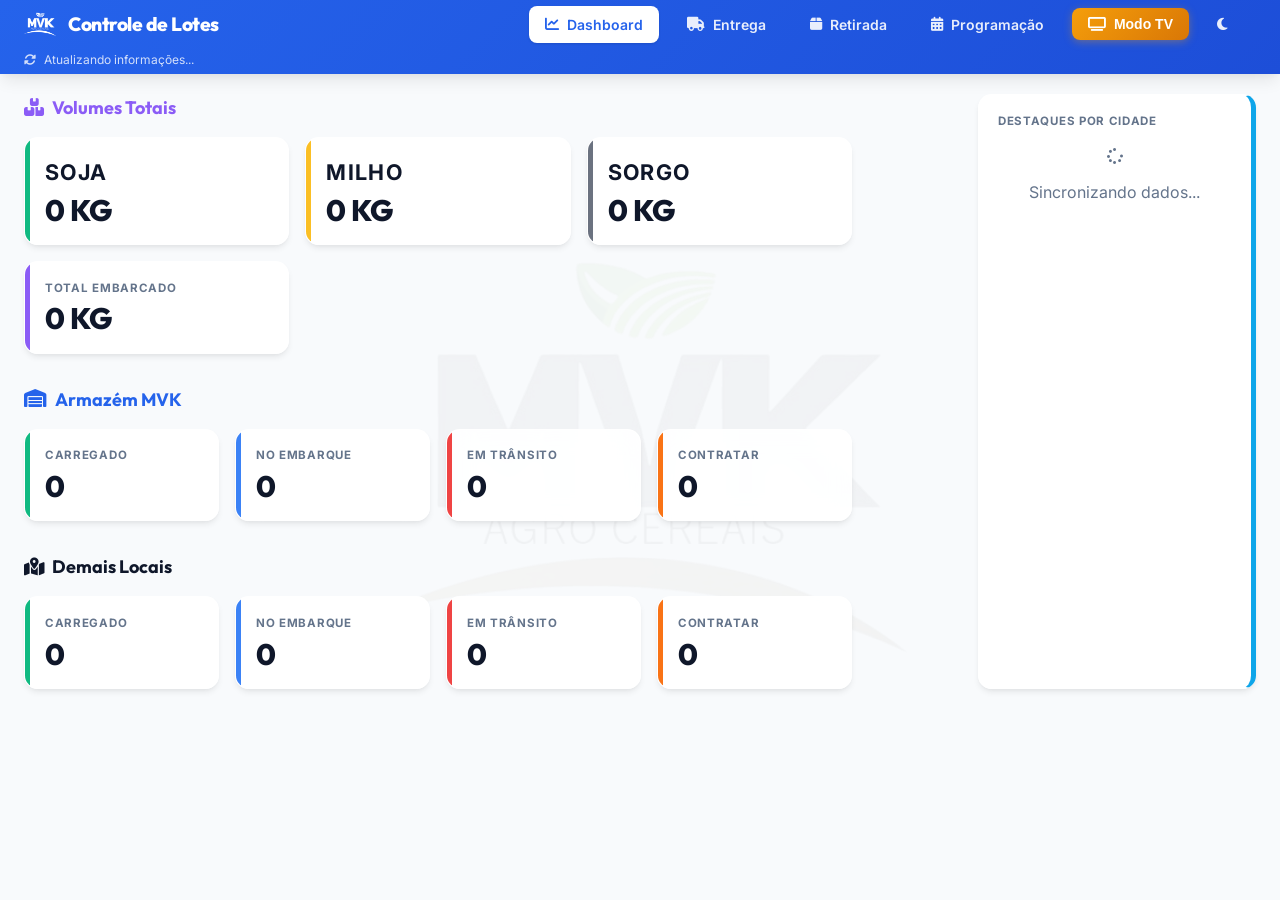
==== index.html @ 883b5398 "Implementacao do Modo TV, Dark Mode, correcao de modais e toasts" ====
<!DOCTYPE html>
<html lang="pt-BR">
<head>
  <meta charset="utf-8" />
  <meta name="viewport" content="width=device-width,initial-scale=1" />
  <title>Controle de Lotes</title>
  <link rel="stylesheet" href="https://cdnjs.cloudflare.com/ajax/libs/font-awesome/6.5.0/css/all.min.css" />
  <link rel="stylesheet" href="style.css" />
  <script src="https://accounts.google.com/gsi/client" onload="gisLoaded()" async defer></script>
  <script src="https://apis.google.com/js/api.js" onload="gapiLoaded()" async defer></script>
  <script src="auth_config.js"></script>
</head>

<body>
  <button id="btnExitTv" class="btn-tv-exit" onclick="exitTvMode()"><i class="fas fa-compress"></i> Sair do Modo TV (Esc)</button>
  <header>
    <div class="wrap nav-container">
      <div class="brand">
        <img src="mvklogo.png" alt="MVK">
        Controle de Lotes
      </div>
      
      <div class="nav-links">
        <a href="index.html" class="nav-link active"><i class="fas fa-chart-line"></i> Dashboard</a>
        <a href="lotes-entrega.html" class="nav-link"><i class="fas fa-truck"></i> Entrega</a>
        <a href="Retiradas.html" class="nav-link"><i class="fas fa-box"></i> Retirada</a>
        <a href="programacao.html" class="nav-link"><i class="fas fa-calendar-alt"></i> Programação</a>
        
        <button type="button" class="nav-link btn-tv-mode" onclick="toggleTvMode()" title="Exibir apenas o painel principal em Tela Cheia">
          <i class="fas fa-tv"></i> Modo TV
        </button>

        <button type="button" id="themeToggleBtn" class="nav-link btn-theme" onclick="toggleTheme()" title="Alternar Tema Claro / Escuro">
          <i class="fas fa-moon"></i>
        </button>

        <div id="auth_container">
          <button id="authorize_button" class="btn-auth" onclick="handleAuthClick()" style="display: none;">
            <i class="fab fa-google"></i> Login
          </button>
          <button id="signout_button" class="btn-auth" onclick="handleSignoutClick()" style="display: none; background: rgba(255,255,255,0.1); color: white;">
            <i class="fas fa-sign-out-alt"></i> Sair
          </button>
        </div>
      </div>
    </div>
    
    <div class="wrap" style="margin-top: 0.5rem;">
      <div class="last-update" id="lastUpdateTop">
        <i class="fas fa-sync-alt fa-spin"></i> <span>Atualizando informações...</span>
      </div>
    </div>
  </header>

  <main class="wrap animate-in">
    <div class="dashboard-composite">
      <div class="metrics-column">
        <div class="section-title" style="margin-bottom: 1rem; color: var(--prod-total); display: flex; align-items: center; gap: 8px;">
          <i class="fas fa-boxes"></i> Volumes Totais
        </div>
        <div class="stats-grid" style="grid-template-columns: repeat(auto-fit, minmax(220px, 1fr)); margin-bottom: 2rem;">
          <div class="metric-card glass metric-soja">
            <div class="metric-label">Soja</div>
            <div class="metric-value" id="count-soja">0 KG</div>
          </div>
          <div class="metric-card glass metric-milho">
            <div class="metric-label">Milho</div>
            <div class="metric-value" id="count-milho">0 KG</div>
          </div>
          <div class="metric-card glass metric-sorgo">
            <div class="metric-label">Sorgo</div>
            <div class="metric-value" id="count-sorgo">0 KG</div>
          </div>
          <div class="metric-card glass metric-total" id="card-total-embarcado">
            <div class="metric-label">Total Embarcado</div>
            <div class="metric-value" id="count-total">0 KG</div>
          </div>
        </div>

        <div class="section-title" style="margin-bottom: 1rem; color: var(--primary); display: flex; align-items: center; gap: 8px;">
          <i class="fas fa-warehouse"></i> Armazém MVK
        </div>
        <div class="stats-grid" style="margin-bottom: 2rem;">
          <div class="metric-card glass metric-carregado">
            <div class="metric-label">Carregado</div>
            <div class="metric-value" id="count-mvk-carregado">0</div>
          </div>
          <div class="metric-card glass metric-embarque">
            <div class="metric-label">No Embarque</div>
            <div class="metric-value" id="count-mvk-embarque">0</div>
          </div>
          <div class="metric-card glass metric-transito">
            <div class="metric-label">Em Trânsito</div>
            <div class="metric-value" id="count-mvk-transito">0</div>
          </div>
          <div class="metric-card glass metric-contratar">
            <div class="metric-label">Contratar</div>
            <div class="metric-value" id="count-mvk-contratar">0</div>
          </div>
        </div>

        <div class="section-title" style="margin-bottom: 1rem; color: var(--muted); display: flex; align-items: center; gap: 8px;">
          <i class="fas fa-map-marked-alt"></i> Demais Locais
        </div>
        <div class="stats-grid" style="margin-bottom: 0;">
          <div class="metric-card glass metric-carregado">
            <div class="metric-label">Carregado</div>
            <div class="metric-value" id="count-others-carregado">0</div>
          </div>
          <div class="metric-card glass metric-embarque">
            <div class="metric-label">No Embarque</div>
            <div class="metric-value" id="count-others-embarque">0</div>
          </div>
          <div class="metric-card glass metric-transito">
            <div class="metric-label">Em Trânsito</div>
            <div class="metric-value" id="count-others-transito">0</div>
          </div>
          <div class="metric-card glass metric-contratar">
            <div class="metric-label">Contratar</div>
            <div class="metric-value" id="count-others-contratar">0</div>
          </div>
        </div>
      </div>

      <div class="sidebar-column">
        <div class="section-title" style="margin-bottom: 1rem; opacity: 0; pointer-events: none;">
          <i class="fas fa-city"></i> Sidebar
        </div>
        <div class="metric-card glass city-highlights-card">
          <div class="metric-label">Destaques por Cidade</div>
          <div class="carousel-container" id="city-carousel">
            <div class="carousel-item active">
              <div class="carousel-loading">
                <i class="fas fa-spinner fa-spin"></i>
                <span>Sincronizando dados...</span>
              </div>
            </div>
          </div>
        </div>
      </div>

    </div>


    <div class="client-grid" id="clientesContainer" style="margin-bottom: 2rem;">
    </div>


  </main>
  <script>
    const SHEET_ID = '1o0wF2ScSkyxqY8FHFI-rA6k_3uMI2wsZr2wQG8JD4B4';
    const GIDS = {
      entrega: '1186247985',
      retirada: '1984691910',
      programacao: '1183141602'
    };
    const AUTO_UPDATE_INTERVAL = 300000;
    const HIDDEN_COLS = ['nfp', 'royalties', 'safra'];
    const REMOVED_COMMON = ['localizacao', 'idorigemymvk1'];
    const REMOVED_PROGRAMACAO = [
      'observacoes', 'ordem', 'notafiscal', 'dacte', 'mdfe', 'conftipocam', 'agendamento',
      'descarga', 'comprovantededescarga', 'horarioprev', 'classificacaodestino', 'chaveid',
      'frete', 'statusagendamento', 'datadedescarga', 'notafiscal'
    ];
    let globalProdutosTotais = { soja: 0, milho: 0, sorgo: 0, total: 0 };
    function normalizeHeader(h) {
      if (h === undefined || h === null) return '';
      return String(h).trim().toLowerCase().normalize('NFD').replace(/[\u0300-\u036f]/g, '').replace(/[^a-z0-9]/g, '');
    }
    function normalizeText(text) {
      if (text === undefined || text === null) return '';
      return String(text).trim().toLowerCase().normalize('NFD').replace(/[\u0300-\u036f]/g, '');
    }
    function parseCSV(text) {
      if (!text) return { arrays: [], headersOrig: [], headersNorm: [], objects: [] };
      const lines = text.split(/\r?\n/).filter(l => l.trim() !== '');
      if (lines.length === 0) return { arrays: [], headersOrig: [], headersNorm: [], objects: [] };
      const parsed = lines.map(line => line.split(/,(?=(?:[^"]*"[^"]*")*[^"]*$)/).map(c => c.replace(/^"|"$/g, '').trim()));
      const headersOrig = parsed.shift().map(h => h || '');
      const headersNorm = headersOrig.map(h => normalizeHeader(h));
      const objects = parsed.map(cells => {
        const obj = {};
        headersNorm.forEach((key, idx) => {
          obj[key] = cells[idx] !== undefined ? cells[idx] : '';
        });
        return obj;
      });
      return { arrays: parsed, headersOrig, headersNorm, objects };
    }
    async function fetchSheetByGid(gid) {
      // Use the V4 function from auth_config.js
      return await fetchSheetByGidV4(SHEET_ID, gid);
    }
    function parseNumber(val) {
      if (val === undefined || val === null) return NaN;
      const s = String(val).replace(/\s/g, '').replace(/\./g, '').replace(/,/g, '.');
      const n = parseFloat(s.replace(/[^\d\.\-]/g, ''));
      return isNaN(n) ? NaN : n;
    }
    function parseDateOnly(s) {
      if (!s) return null;
      const str = String(s).trim();
      if (str.includes('/')) {
        const parts = str.split('/');
        if (parts.length >= 3) {
          const d = parseInt(parts[0], 10), m = parseInt(parts[1], 10), y = parseInt(parts[2], 10);
          if (!isNaN(d) && !isNaN(m) && !isNaN(y)) return new Date(y, m - 1, d);
        }
      }
      if (str.includes('-') || (str.includes('/') && str.indexOf('/') === 4)) {
        const sep = str.includes('-') ? '-' : '/';
        const parts = str.split(sep);
        if (parts.length >= 3) {
          const y = parseInt(parts[0], 10), m = parseInt(parts[1], 10), d = parseInt(parts[2], 10);
          if (!isNaN(d) && !isNaN(m) && !isNaN(y)) return new Date(y, m - 1, d);
        }
      }
      const dt = new Date(str);
      if (!isNaN(dt.getTime())) return new Date(dt.getFullYear(), dt.getMonth(), dt.getDate());
      return null;
    }
    function findHeaderKey(headersNorm, patterns) {
      for (const p of patterns) {
        const f = headersNorm.find(h => h.includes(p));
        if (f) return f;
      }
      if (patterns.includes('saldoent')) {
        const f = headersNorm.find(h => h.includes('saldo') && (h.includes('ent') || h.includes('entrega') || h.includes('entkg')));
        if (f) return f;
      }
      if (patterns.includes('saldoret')) {
        const f = headersNorm.find(h => h.includes('saldo') && (h.includes('ret') || h.includes('retirada') || h.includes('retkg')));
        if (f) return f;
      }
      if (patterns.some(x => x.includes('contrato'))) {
        const f = headersNorm.find(h => h.includes('contrato'));
        if (f) return f;
      }
      const f = headersNorm.find(h => h.includes('saldo'));
      if (f) return f;
      return null;
    }
    function formatCurrencyBRL(value) {
      if (isNaN(value)) return value;
      return new Intl.NumberFormat('pt-BR', {
        style: 'currency',
        currency: 'BRL'
      }).format(value);
    }
    function formatStatusProgramacao(status) {
      let className = 'badge';
      let text = status;
      const statusNorm = normalizeText(status);
      if (statusNorm.includes('carregado')) {
        className += ' badge-success';
      } else if (statusNorm.includes('embarque') || statusNorm.includes('no embarque')) {
        className += ' badge-info';
      } else if (statusNorm.includes('transito') || statusNorm.includes('em transito')) {
        className += ' badge-danger';
      } else if (statusNorm.includes('contratar')) {
        className += ' badge-warning';
      } else {
        className += ' badge-info';
      }
      return `<span class="${className}">${escapeHtml(text)}</span>`;
    }
    function buildTableHTML(rowsArrays, rowsObjects, headersOrig, headersNorm, opts) {
      const hiddenNorm = opts.hiddenNorm || [];
      const removedNorm = opts.removedNorm || [];
      const numericKey = opts.numericKey || '';
      const forceInclude = opts.forceInclude || [];
      const currencyCols = opts.currencyCols || [];
      const statusCol = opts.statusCol || '';
      const visible = headersNorm.filter(h => !removedNorm.includes(h));
      let displayCols = visible.filter(h => !hiddenNorm.includes(h));
      forceInclude.forEach(fc => {
        if (visible.includes(fc) && !displayCols.includes(fc)) displayCols.unshift(fc);
        else if (visible.includes(fc)) displayCols = [fc, ...displayCols.filter(x => x !== fc)];
      });
      if (displayCols.length === 0) {
        return '<div class="empty">Sem colunas para exibir.</div>';
      }
      let html = '<table><thead><tr>';
      displayCols.forEach(h => {
        const idx = headersNorm.indexOf(h);
        const title = (idx >= 0 ? headersOrig[idx] : h) || h;
        html += `<th>${escapeHtml(title)}</th>`;
      });
      if (numericKey) html += '<th>Status</th>';
      html += '</tr></thead><tbody>';
      rowsObjects.forEach((obj, i) => {
        const arr = rowsArrays[i] || [];
        const n = numericKey ? parseNumber(obj[numericKey] || arr[numericKeyIndex(headersNorm, numericKey)] || '0') : NaN;
        html += '<tr>';
        displayCols.forEach(h => {
          const idx = headersNorm.indexOf(h);
          let value = (obj[h] !== undefined && obj[h] !== '') ? obj[h] : (arr[idx] !== undefined ? arr[idx] : '');
          if (currencyCols.includes(h)) {
            const numValue = parseNumber(value);
            if (!isNaN(numValue)) {
              value = formatCurrencyBRL(numValue);
            }
          }
          if (h === statusCol) {
            value = formatStatusProgramacao(value);
            html += `<td>${value}</td>`;
          } else {
            html += `<td>${escapeHtml(value)}</td>`;
          }
        });
        if (numericKey) html += `<td>${n > 0 ? '<span class="badge badge-warning">ABERTO</span>' : '<span class="badge badge-success">FECHADO</span>'}</td>`;
        html += '</tr>';
      });
      html += '</tbody></table>';
      return html;
    }
    function numericKeyIndex(headersNorm, key) { return headersNorm.indexOf(key); }
    function escapeHtml(s) {
      if (s === undefined || s === null) return '';
      return String(s).replace(/[&<>"'\/]/g, c => ({
        '&': '&amp;',
        '<': '<',
        '>': '>',
        '"': '&quot;',
        "'": '&#39;',
        '/': '&#x2F;'
      }[c]));
    }
    function countStatusProgramacao(rowsObjects, statusCol) {
      let carregado = 0, embarque = 0, transito = 0, contratar = 0;
      if (!statusCol) return { carregado, embarque, transito, contratar };
      rowsObjects.forEach(obj => {
        const status = obj[statusCol] || '';
        const statusNorm = normalizeText(status);
        if (statusNorm.includes('carregado')) {
          carregado++;
        } else if (statusNorm.includes('embarque') || statusNorm.includes('no embarque')) {
          embarque++;
        } else if (statusNorm.includes('transito') || statusNorm.includes('em transito')) {
          transito++;
        } else if (statusNorm.includes('contratar')) {
          contratar++;
        }
      });
      return { carregado, embarque, transito, contratar };
    }
    function extractProduto(text) {
      if (!text) return '';
      const parts = text.split('-');
      if (parts.length === 0) return '';
      let produto = parts[parts.length - 1].trim().toLowerCase();
      produto = produto.replace(/[0-9\.\,\(\)\[\]]/g, '').trim();
      return produto;
    }
    function extractContratoInfo(text) {
      if (!text || text.trim() === '') return { contrato: '', cliente: '', destino: '', produto: '', isValid: false };
      const parts = text.split(' - ').map(part => part.trim());
      
      const cliente = parts[1] || '';
      let destino = parts[3] || '';
      
      // Exceção para o cliente CHS AGRONEGOCIO (A cidade fica entre o 4º e 5º traço)
      if (normalizeText(cliente).includes('chs agronegocio')) {
        destino = parts[4] || destino;
      }

      if (parts.length < 6) {
        const first = text.split('-')[0] ? text.split('-')[0].trim() : '';
        const contratoFallback = first.replace(/\D/g, '');
        const produto = parts.slice(5).join(' - ').trim().toUpperCase() || (parts[parts.length - 1] || '').toUpperCase();
        const isValidFallback = contratoFallback !== '' && cliente !== '' && destino !== '';
        return {
          contrato: contratoFallback,
          cliente: cliente,
          destino: destino,
          produto: produto,
          isValid: isValidFallback
        };
      }
      const contrato = parts[0].replace(/\D/g, '');
      const produtoParts = parts.slice(5);
      let produto = produtoParts.join(' - ').trim().toUpperCase();
      if (!produto) {
        produto = parts[parts.length - 1].trim().toUpperCase();
      }
      const isValid = contrato !== '' && cliente !== '' && destino !== '' && produto !== '';
      return {
        contrato: contrato,
        cliente: cliente,
        destino: destino,
        produto: produto,
        isValid: isValid
      };
    }
    function calculateProdutosTotais(rowsObjects, produtoColIndex, pesoColIndex, destinoColIndex) {
      let soja = 0, milho = 0, sorgo = 0;
      rowsObjects.forEach(arr => {
        let destinoText = '';
        if (destinoColIndex !== -1) {
          if (Array.isArray(arr) && arr[destinoColIndex] !== undefined) {
            destinoText = arr[destinoColIndex];
          }
        }
        const { isValid } = extractContratoInfo(destinoText);
        if (!isValid) return;
        let produtoText = '';
        if (produtoColIndex !== -1) {
          if (Array.isArray(arr) && arr[produtoColIndex] !== undefined) {
            produtoText = arr[produtoColIndex];
          }
        }
        const produto = extractProduto(produtoText);
        let pesoText = '';
        if (pesoColIndex !== -1) {
          if (Array.isArray(arr) && arr[pesoColIndex] !== undefined) {
            pesoText = arr[pesoColIndex];
          }
        }
        const peso = parseNumber(pesoText);
        if (isNaN(peso)) return;
        if (produto.includes('soja')) {
          soja += peso;
        } else if (produto.includes('milho')) {
          milho += peso;
        } else if (produto.includes('sorgo')) {
          sorgo += peso;
        }
      });
      return { soja, milho, sorgo };
    }
    function updateLastUpdateTime() {
      const now = new Date();
      const timeString = now.toLocaleTimeString('pt-BR');
      const dateString = now.toLocaleDateString('pt-BR');
      document.getElementById('lastUpdateTop').innerHTML = `
    <i class="fas fa-check-circle" style="color: rgba(255,255,255,0.9);"></i>
    <span>Última atualização: ${timeString} - ${dateString}</span>
  `;
    }
    function formatNumber(value) {
      if (isNaN(value)) return '0';
      return new Intl.NumberFormat('pt-BR').format(Math.round(value));
    }
    function extractWeightFromColumnI(text) {
      if (!text || text.trim() === '') return 0;
      const parts = text.split('-');
      if (parts.length === 0) return 0;
      let lastPart = parts[parts.length - 1].trim();
      const match = lastPart.match(/(\d+)/);
      if (match && match[1]) {
        const tons = parseInt(match[1], 10);
        return tons * 1000;
      }
      return 0;
    }
    function isArmazemMVK(arr) {
      if (!arr || !arr[1]) return false;
      const colB = normalizeText(String(arr[1]));
      return colB.includes('mvk agro cereais');
    }

    function animateValue(id, end, duration, suffix = '') {
      const obj = document.getElementById(id);
      if (!obj) return;
      
      const start = parseInt(obj.getAttribute('data-value') || '0', 10);
      if (start === end && obj.textContent !== '0') return;

      obj.setAttribute('data-value', end);
      obj.classList.add('updating-value');
      
      let startTimestamp = null;
      const step = (timestamp) => {
        if (!startTimestamp) startTimestamp = timestamp;
        const progress = Math.min((timestamp - startTimestamp) / duration, 1);
        const currentVal = Math.floor(progress * (end - start) + start);
        obj.textContent = formatNumber(currentVal) + (suffix ? ' ' + suffix : '');
        if (progress < 1) {
          window.requestAnimationFrame(step);
        } else {
          setTimeout(() => obj.classList.remove('updating-value'), 400);
        }
      };
      window.requestAnimationFrame(step);
    }

    const CITY_COORDS = {
      'MARINGA': { lat: -23.4209, lon: -51.9331 },
      'LONDRINA': { lat: -23.3103, lon: -51.1628 },
      'CURITIBA': { lat: -25.4290, lon: -49.2671 },
      'CASCAVEL': { lat: -24.9555, lon: -53.4552 },
      'BATAGUASSU': { lat: -21.7142, lon: -52.4222 },
      'FRANCISCO BELTRAO': { lat: -26.0779, lon: -53.0553 },
      'PATO BRANCO': { lat: -26.2295, lon: -52.6716 },
      'TOLEDO': { lat: -24.7245, lon: -53.7431 },
      'PONTA GROSSA': { lat: -25.0994, lon: -50.1583 },
      'PARANAGUA': { lat: -25.5205, lon: -48.5093 },
      'CAMPO MOURAO': { lat: -24.0457, lon: -52.3789 },
      'UMUARAMA': { lat: -23.7661, lon: -53.3250 },
      'PARANAVAI': { lat: -23.0817, lon: -52.4646 },
      'GUARAPUAVA': { lat: -25.3907, lon: -51.4628 },
      'FOZ DO IGUACU': { lat: -25.5163, lon: -54.5854 },
      'DOURADOS': { lat: -22.2231, lon: -54.8118 },
      'CAMPO GRANDE': { lat: -20.4697, lon: -54.6201 },
      'RONDONOPOLIS': { lat: -16.4674, lon: -54.6372 },
      'CUIABA': { lat: -15.6014, lon: -56.0979 },
      'CHAPECO': { lat: -27.1004, lon: -52.6152 },
      'PASSO FUNDO': { lat: -28.2612, lon: -52.4083 },
      'ASSIS': { lat: -22.6617, lon: -50.4178 },
      'OURINHOS': { lat: -22.9789, lon: -49.8706 },
      'PRESIDENTE PRUDENTE': { lat: -22.1256, lon: -51.3889 }
    };

    function getWeatherIcon(code) {
      if (code === 0) return '<i class="fas fa-sun" style="color: #fbbf24;"></i>';
      if (code >= 1 && code <= 3) return '<i class="fas fa-cloud-sun" style="color: #f59e0b;"></i>';
      if (code === 45 || code === 48) return '<i class="fas fa-smog" style="color: #94a3b8;"></i>';
      if (code >= 51 && code <= 65) return '<i class="fas fa-cloud-showers-heavy" style="color: #3b82f6;"></i>';
      if (code >= 95) return '<i class="fas fa-cloud-bolt" style="color: #6366f1;"></i>';
      return '<i class="fas fa-cloud" style="color: #64748b;"></i>';
    }

    function getWeatherDesc(code) {
      if (code === 0) return 'Céu Limpo';
      if (code >= 1 && code <= 3) return 'Parcialmente Nublado';
      if (code === 45 || code === 48) return 'Nevoeiro';
      if (code >= 51 && code <= 55) return 'Garoa';
      if (code >= 61 && code <= 65) return 'Chuva';
      if (code >= 95) return 'Tempestade';
      return 'Nublado';
    }

    async function getCityCoords(city) {
      const cityNorm = city.toUpperCase().trim();
      if (CITY_COORDS[cityNorm]) return CITY_COORDS[cityNorm];

      const cacheKey = `coords_cache_${cityNorm}`;
      const cached = localStorage.getItem(cacheKey);
      if (cached) return JSON.parse(cached);

      try {
        const url = `https://nominatim.openstreetmap.org/search?q=${encodeURIComponent(city + ', Brazil')}&format=json&limit=1`;
        const resp = await fetch(url, { headers: { 'Accept-Language': 'pt-BR' } });
        const data = await resp.json();
        if (data && data.length > 0) {
          const coords = { lat: parseFloat(data[0].lat), lon: parseFloat(data[0].lon) };
          localStorage.setItem(cacheKey, JSON.stringify(coords));
          return coords;
        }
      } catch (e) {
        console.error('Geocoding Error:', e);
      }
      return CITY_COORDS['MARINGA'];
    }

    async function fetchCityWeather(city) {
      const cityNorm = city.toUpperCase().trim();
      const coords = await getCityCoords(city);
      
      const cacheKey = `weather_cache_${cityNorm}`;
      const cached = localStorage.getItem(cacheKey);
      if (cached) {
        const decoded = JSON.parse(cached);
        const age = (Date.now() - decoded.timestamp) / (1000 * 60 * 60);
        if (age < 1) return decoded.weather;
      }

      try {
        const url = `https://api.open-meteo.com/v1/forecast?latitude=${coords.lat}&longitude=${coords.lon}&current_weather=true`;
        const resp = await fetch(url);
        const data = await resp.json();
        const weather = {
          temp: Math.round(data.current_weather.temperature),
          code: data.current_weather.weathercode
        };
        localStorage.setItem(cacheKey, JSON.stringify({ timestamp: Date.now(), weather }));
        return weather;
      } catch (e) {
        console.error('Weather Error:', e);
        return { temp: '--', code: -1 };
      }
    }

    async function updateCityHighlights(rowsArr, destinoIndex, pesoIndex, produtoIndex) {
      const summary = {};
      rowsArr.forEach(arr => {
        const destinoText = arr[destinoIndex] || '';
        const { destino, isValid } = extractContratoInfo(destinoText);
        if (!isValid) return;

        const city = destino.split('/')[0].split('-')[0].trim().toUpperCase();
        const peso = parseNumber(arr[pesoIndex]);
        const produtoRaw = extractProduto(arr[produtoIndex] || '');
        const produto = produtoRaw.includes('soja') ? 'SOJA' : (produtoRaw.includes('milho') ? 'MILHO' : 'OUTROS');

        if (!summary[city]) summary[city] = { total: 0, produtos: {} };
        const validPeso = isNaN(peso) ? 0 : peso;
        summary[city].total += validPeso;
        summary[city].produtos[produto] = (summary[city].produtos[produto] || 0) + validPeso;
      });

      const sortedCities = Object.entries(summary)
        .sort((a, b) => b[1].total - a[1].total)
        .slice(0, 10);

      const container = document.getElementById('city-carousel');
      if (sortedCities.length === 0) {
        container.innerHTML = `
          <div class="carousel-item active">
            <div class="carousel-loading">
              <i class="fas fa-info-circle"></i>
              <span>Sem embarques hoje</span>
            </div>
          </div>`;
        return;
      }

      let html = '';
      for (const [city, data] of sortedCities) {
        const idx = sortedCities.indexOf(sortedCities.find(x => x[0] === city));
        const weather = await fetchCityWeather(city);
        
        const prodKeys = Object.keys(data.produtos);
        let prodContent = '';
        
        if (prodKeys.length === 1) {
          // Single product: Show only a special "Total" row to save space
          const p = prodKeys[0];
          prodContent = `
            <div class="shipment-row shipment-total-row">
              <span class="shipment-label">${p} (TOTAL)</span>
              <span class="shipment-value">${formatNumber(data.total)} KG</span>
            </div>`;
        } else {
          // Multiple products: Show breakdown + total
          const prodRows = prodKeys.map(p => `
            <div class="shipment-row">
              <span class="shipment-label">${p}</span>
              <span class="shipment-value">${formatNumber(data.produtos[p])} KG</span>
            </div>
          `).join('');
          
          prodContent = `
            ${prodRows}
            <div class="shipment-row shipment-total-row">
              <span class="shipment-label">TOTAL</span>
              <span class="shipment-value">${formatNumber(data.total)} KG</span>
            </div>`;
        }

        html += `
          <div class="carousel-item ${idx === 0 ? 'active' : ''}">
            <div class="city-name-large" style="margin-top: 0;">${city}</div>
            
            <div class="shipment-details-large">
              <div class="weather-header" style="margin-bottom: 0.25rem;">Volumes do Dia</div>
              ${prodContent}
            </div>

            <div class="weather-card" style="margin-top: 8px;">
              <div class="weather-main">
                <div class="weather-icon-large">${getWeatherIcon(weather.code)}</div>
                <div class="weather-temp-large">${weather.temp}°C</div>
                <div class="weather-condition">${getWeatherDesc(weather.code)}</div>
              </div>
            </div>
          </div>`;
      }
      container.innerHTML = html;
      startCityCarousel();
    }



    let carouselInterval;
    function startCityCarousel() {
      if (carouselInterval) clearInterval(carouselInterval);
      const items = document.querySelectorAll('#city-carousel .carousel-item');
      if (items.length <= 1) return;

      let current = 0;
      carouselInterval = setInterval(() => {
        const currentItem = items[current];
        currentItem.classList.remove('active');
        currentItem.classList.add('exit');
        
        const prev = current;
        current = (current + 1) % items.length;
        
        items[current].classList.add('active');
        
        setTimeout(() => {
          items[prev].classList.remove('exit');
        }, 600);
      }, 7000); // 7 seconds

    }
    function buildClientesHTML(clientes) {
      if (clientes.length === 0) {
        return '<div class="empty">Nenhum contrato encontrado para hoje.</div>';
      }
      let html = '';
      clientes.forEach(cliente => {
        let badgeClass = 'badge-info';
        const produtoUp = (cliente.produto || '').toUpperCase();
        if (produtoUp.includes('SOJA')) {
          badgeClass = 'badge-success';
        } else if (produtoUp.includes('MILHO')) {
          badgeClass = 'badge-warning';
        }
        
        let saldoEntregaAjustado = cliente.saldoEntrega || 0;
        if (cliente.pesoEmTransitoEmbarque && !isNaN(cliente.pesoEmTransitoEmbarque)) {
          saldoEntregaAjustado -= cliente.pesoEmTransitoEmbarque;
        }
        const saldoEntregaDisplay = !isNaN(saldoEntregaAjustado) ? `${formatNumber(saldoEntregaAjustado)} KG` : '0 KG';
        const valorMedioFrete = !isNaN(cliente.valorMedioFrete) ? formatCurrencyBRL(cliente.valorMedioFrete) : 'N/A';
        
        html += `
          <div class="client-card glass">
            <div class="client-header">
              <div class="client-name">${escapeHtml(cliente.cliente)}</div>
              <div class="client-destination">${escapeHtml(cliente.destino)}</div>
            </div>
            
            <div style="display: flex; justify-content: space-between; align-items: center; margin-bottom: 1rem;">
              <span class="badge badge-info" style="font-size: 0.7rem;">Contrato: ${escapeHtml(cliente.contrato)}</span>
              <span class="badge ${badgeClass}">${escapeHtml(cliente.produto)}</span>
            </div>

            <div class="caminhoes-info" style="border: none; padding: 0; margin-bottom: 1rem;">
              <span class="badge badge-success">Carregados: ${cliente.totalCaminhoesCarregados}</span>
              <span class="badge badge-warning">Pendentes: ${cliente.totalCaminhoesPendentes}</span>
            </div>

            <div class="client-details">
              <div class="detail-item">
                <span class="detail-label">Peso Carregado</span>
                <span class="detail-value">${formatNumber(cliente.totalPesoCarregado)} KG</span>
              </div>
              <div class="detail-item">
                <span class="detail-label">Saldo a entregar</span>
                <span class="detail-value">${escapeHtml(saldoEntregaDisplay)}</span>
              </div>
              <div class="detail-item" style="grid-column: span 2; margin-top: 0.5rem; padding-top: 0.5rem; border-top: 1px dashed var(--border);">
                <span class="detail-label">Valor Médio Frete</span>
                <span class="detail-value" style="color: var(--primary);">${valorMedioFrete}</span>
              </div>
            </div>

            ${cliente.pesoEmTransitoEmbarque && cliente.pesoEmTransitoEmbarque > 0 ?
                `<div style="margin-top: 1rem; padding: 0.5rem; background: rgba(239, 68, 68, 0.1); border-radius: 0.5rem;">
                  <span class="detail-label" style="color: var(--status-transito);">Em Trânsito/Embarque</span>
                  <span class="detail-value" style="color: var(--status-transito); display: block;">${formatNumber(cliente.pesoEmTransitoEmbarque)} KG</span>
                </div>` : ''}
          </div>
        `;
      });
      return html;
    }
    function updateClientesSummary(clientes) { }
    async function groupByContract(rowsProg, destinoColIndex, placaColIndex, statusColIndex, freteColIndex, transportadoraColIndex, includeFutureDates = false) {
      const grupos = {};
      let rowsToProcess = rowsProg;
      if (!includeFutureDates) {
        const today = new Date();
        const todayStart = new Date(today.getFullYear(), today.getMonth(), today.getDate()).getTime();
        const dateIndexProg = 0;
        rowsToProcess = rowsProg.filter(arr => {
          let dtVal = '';
          if (arr && arr[dateIndexProg] !== undefined) dtVal = arr[dateIndexProg];
          const dt = parseDateOnly(dtVal);
          return dt && dt.getTime() === todayStart;
        });
      }
      rowsToProcess.forEach(arr => {
        let destinoText = '';
        if (destinoColIndex !== -1) {
          if (Array.isArray(arr) && arr[destinoColIndex] !== undefined) {
            destinoText = arr[destinoColIndex];
          }
        }
        const { contrato, cliente, destino, produto, isValid } = extractContratoInfo(destinoText);
        if (!isValid || !contrato) return;
        const key = `contrato_${contrato}`;
        let pesoRealText = '';
        if (Array.isArray(arr) && arr[9] !== undefined) {
          pesoRealText = arr[9];
        }
        const pesoReal = parseNumber(pesoRealText) || 0;
        let placa = '';
        if (placaColIndex !== -1) {
          if (Array.isArray(arr) && arr[placaColIndex] !== undefined) {
            placa = arr[placaColIndex];
          }
        }
        let status = '';
        if (statusColIndex !== -1) {
          if (Array.isArray(arr) && arr[statusColIndex] !== undefined) {
            status = arr[statusColIndex];
          }
        }
        const statusNorm = normalizeText(status);
        const isCarregado = statusNorm.includes('carregado');
        const isEmbarque = statusNorm.includes('embarque') || statusNorm.includes('no embarque');
        const isTransito = statusNorm.includes('transito') || statusNorm.includes('em transito');
        if (!grupos[key]) {
          grupos[key] = {
            contrato: contrato,
            cliente: cliente,
            destino: destino,
            produto: produto,
            totalPeso: 0,
            totalPesoCarregado: 0,
            totalPesoPendente: 0,
            placas: new Set(),
            placasCarregadas: new Set(),
            placasPendentes: new Set(),
            count: 0,
            pesoEmTransitoEmbarque: 0,
            valoresFrete: [],
            valorMedioFrete: 0
          };
        }
        grupos[key].totalPeso += pesoReal;
        if (placa && placa.trim() !== '') {
          grupos[key].placas.add(placa.trim());
        }
        if (isCarregado) {
          grupos[key].totalPesoCarregado += pesoReal;
          if (placa && placa.trim() !== '') {
            grupos[key].placasCarregadas.add(placa.trim());
          }
        } else {
          grupos[key].totalPesoPendente += pesoReal;
          if (placa && placa.trim() !== '') {
            grupos[key].placasPendentes.add(placa.trim());
          }
        }
        grupos[key].count++;
        if (isEmbarque || isTransito) {
          let textoColunaI = '';
          if (Array.isArray(arr) && arr[8] !== undefined) {
            textoColunaI = arr[8];
          }
          const pesoExtraido = extractWeightFromColumnI(textoColunaI);
          grupos[key].pesoEmTransitoEmbarque += pesoExtraido;
        }
        if (freteColIndex !== -1 && transportadoraColIndex !== -1) {
          let freteText = '';
          let transportadoraText = '';
          if (Array.isArray(arr) && arr[freteColIndex] !== undefined) {
            freteText = arr[freteColIndex];
          }
          if (Array.isArray(arr) && arr[transportadoraColIndex] !== undefined) {
            transportadoraText = arr[transportadoraColIndex];
          }
          const freteValue = parseNumber(freteText);
          if (!isNaN(freteValue) && freteValue > 0) {
            let freteReal = freteValue;
            const isMVK = normalizeText(transportadoraText).includes('mvk');
            const isTransportadoraEmpty = transportadoraText.trim() === '';
            if (!isMVK && !isTransportadoraEmpty) {
              freteReal = freteValue / 0.92;
            }
            grupos[key].valoresFrete.push(freteReal);
          }
        }
      });
      return Object.values(grupos).map(grupo => {
        let valorMedioFrete = 0;
        if (grupo.valoresFrete.length > 0) {
          const somaFrete = grupo.valoresFrete.reduce((acc, val) => acc + val, 0);
          valorMedioFrete = somaFrete / grupo.valoresFrete.length;
        }
        return {
          ...grupo,
          totalPeso: Math.round(grupo.totalPeso),
          totalPesoCarregado: Math.round(grupo.totalPesoCarregado),
          totalPesoPendente: Math.round(grupo.totalPesoPendente),
          totalCaminhoes: grupo.placas.size,
          totalCaminhoesCarregados: grupo.placasCarregadas.size,
          totalCaminhoesPendentes: grupo.placasPendentes.size,
          placas: Array.from(grupo.placas),
          placasCarregadas: Array.from(grupo.placasCarregadas),
          placasPendentes: Array.from(grupo.placasPendentes),
          pesoEmTransitoEmbarque: Math.round(grupo.pesoEmTransitoEmbarque),
          valorMedioFrete: valorMedioFrete
        };
      }).sort((a, b) => b.totalPeso - a.totalPeso);
    }
    function getSaudacao() {
      const hora = new Date().getHours();
      if (hora >= 5 && hora < 12) {
        return 'Bom dia';
      } else if (hora >= 12 && hora < 18) {
        return 'Boa tarde';
      } else {
        return 'Boa noite';
      }
    }
    function formatResumoMessage(soja, milho, sorgo, total) {
      const saudacao = getSaudacao();
      const sojaKg = formatNumber(soja);
      const milhoKg = formatNumber(milho);
      const sorgoKg = formatNumber(sorgo);
      const totalKg = formatNumber(total);
      const icones = [];
      if (soja > 0) icones.push('🌱');
      if (milho > 0) icones.push('🌽');
      if (sorgo > 0) icones.push('🌾');
      const iconesLine = icones.join(' ');
      const sojaLine = `Soja: ${sojaKg} kg`;
      const milhoLine = `Milho: ${milhoKg} kg`;
      const sorgoLine = sorgo > 0 ? `Sorgo: ${sorgoKg} kg` : '';
      let message = `${saudacao}
Embarque encerrado ${iconesLine}
`;
      message += `${sojaLine}
`;
      message += `${milhoLine}
`;
      if (sorgoLine) {
        message += `${sorgoLine}
`;
      }
      message += `Total embarcado: ${totalKg} kg
Bom descanso a todos 🙌🏻🙏🏻`;
      return message.trim();
    }
    function showToast(message, type = 'info', actionBtn = null) {
      let container = document.getElementById('toastContainer');
      if (!container) {
        container = document.createElement('div');
        container.id = 'toastContainer';
        container.className = 'toast-container';
        document.body.appendChild(container);
      }
      const toast = document.createElement('div');
      toast.className = `toast ${type === 'whatsapp' ? 'toast-whatsapp' : ''}`;
      
      let icon = '<i class="fas fa-info-circle" style="color: var(--primary);"></i>';
      if (type === 'whatsapp') icon = '<i class="fab fa-whatsapp"></i>';
      else if (type === 'success') icon = '<i class="fas fa-check-circle" style="color: #10b981;"></i>';
      else if (type === 'error') icon = '<i class="fas fa-exclamation-circle" style="color: #ef4444;"></i>';
      
      let actionHtml = '';
      if (actionBtn) {
        actionHtml = `<a href="${actionBtn.url}" target="_blank" rel="noopener noreferrer" class="toast-btn">${actionBtn.text}</a>`;
      }
      
      toast.innerHTML = `${icon} <span>${escapeHtml(message)}</span> ${actionHtml}`;
      container.appendChild(toast);
      setTimeout(() => {
        if (toast.parentElement) toast.remove();
      }, 5000);
    }

    function handleTotalCardClick() {
      const { soja, milho, sorgo, total } = globalProdutosTotais;
      const message = formatResumoMessage(soja, milho, sorgo, total);
      const encodedMsg = encodeURIComponent(message);
      const whatsappUrl = `https://api.whatsapp.com/send?text=${encodedMsg}`;
      
      if (navigator.clipboard && navigator.clipboard.writeText) {
        navigator.clipboard.writeText(message).then(() => {
          showToast('Resumo copiado para a área de transferência!', 'whatsapp', {
            text: 'Abrir WhatsApp',
            url: whatsappUrl
          });
        }).catch(err => {
          console.error('Falha ao copiar:', err);
          showToast('Resumo gerado! Clique para enviar:', 'whatsapp', {
            text: 'Abrir WhatsApp',
            url: whatsappUrl
          });
        });
      } else {
        showToast('Resumo gerado! Clique para enviar:', 'whatsapp', {
          text: 'Abrir WhatsApp',
          url: whatsappUrl
        });
      }
    }

    // ==========================================
    // 📺 CONTROLE DO MODO TV (FULLSCREEN COMPOSITE)
    // ==========================================
    function toggleTvMode() {
      if (document.body.classList.contains('tv-mode-active')) {
        exitTvMode();
      } else {
        enterTvMode();
      }
    }

    function enterTvMode() {
      document.body.classList.add('tv-mode-active');
      const elem = document.documentElement;
      if (elem.requestFullscreen) {
        elem.requestFullscreen().catch(() => {});
      } else if (elem.webkitRequestFullscreen) {
        elem.webkitRequestFullscreen();
      } else if (elem.msRequestFullscreen) {
        elem.msRequestFullscreen();
      }
      showToast('Modo TV ativado. Pressione ESC para sair.', 'info');
    }

    function exitTvMode() {
      document.body.classList.remove('tv-mode-active');
      if (document.fullscreenElement) {
        if (document.exitFullscreen) {
          document.exitFullscreen().catch(() => {});
        } else if (document.webkitExitFullscreen) {
          document.webkitExitFullscreen();
        } else if (document.msExitFullscreen) {
          document.msExitFullscreen();
        }
      }
    }

    document.addEventListener('keydown', (e) => {
      if (e.key === 'Escape' && document.body.classList.contains('tv-mode-active')) {
        exitTvMode();
      }
    });

    document.addEventListener('fullscreenchange', () => {
      if (!document.fullscreenElement && document.body.classList.contains('tv-mode-active')) {
        document.body.classList.remove('tv-mode-active');
      }
    });
    async function loadAll(isAutoUpdate = false) {
      try {
        if (isAutoUpdate) {
          document.getElementById('lastUpdateTop').innerHTML = `
        <i class="fas fa-hourglass-half" style="color: rgba(255,255,255,0.9);"></i>
        <span>Atualizando...</span>
      `;
          document.body.classList.add('updating');
        }

        // Wait for auth if not ready
        const hasAuth = localStorage.getItem('google_has_auth') === 'true';
        if (!accessToken && !hasAuth) {
          console.log('Waiting for authentication...');
          document.getElementById('lastUpdateTop').innerHTML = '<span>Aguardando Login...</span>';
          document.body.classList.remove('updating');
          return;
        }
        const prog = await fetchSheetByGid(GIDS.programacao);
        const rowsArrProg = prog.arrays;
        const headersOrigProg = prog.headersOrig;
        const headersNormProg = prog.headersNorm;
        const objsProg = prog.objects;
        const statusKey = headersNormProg.find(h => h.includes('status') && !h.includes('agendamento')) || null;
        const statusIndex = headersNormProg.indexOf(statusKey);
        const freteIndex = 4;
        const transportadoraIndex = 5;
        const dateKeyProg = findHeaderKey(headersNormProg, ['data', 'dataprogramacao', 'dataprog', 'dataentrega']) || headersNormProg[0] || null;
        const dateIndexProg = 0;
        const today = new Date(); const todayStart = new Date(today.getFullYear(), today.getMonth(), today.getDate()).getTime();
        const rowsArrProgFiltered = [];
        const rowsObjProgFiltered = [];
        for (let i = 0; i < rowsArrProg.length; i++) {
          const arr = rowsArrProg[i];
          const obj = objsProg[i] || {};
          let dtVal = '';
          if (dateKeyProg && obj[dateKeyProg]) dtVal = obj[dateKeyProg];
          else if (arr[dateIndexProg] !== undefined) dtVal = arr[dateIndexProg];
          const dt = parseDateOnly(dtVal);
          if (dt && dt.getTime() === todayStart) {
            rowsArrProgFiltered.push(arr);
            rowsObjProgFiltered.push(obj);
          }
        }
        const ent = await fetchSheetByGid(GIDS.entrega);
        const rowsArrEnt = ent.arrays;
        const headersOrigEnt = ent.headersOrig;
        const headersNormEnt = ent.headersNorm;
        const objsEnt = ent.objects;
        const infoDestinoKey = headersNormEnt.find(h => h.includes('informacoesdestino') || h.includes('informacaodestino') || h.includes('destino'));
        const saldoKeyEnt = findHeaderKey(headersNormEnt, ['saldoent', 'saldoentrega', 'saldoentkg']) || null;
        const saldoIndexEnt = 8;
        const existingContratoKeys = headersNormEnt.filter(h => h.includes('contrato') || h.includes('ncontrato') || h.includes('numerocontrato'));
        const saldoPorContrato = {};
        for (let i = 0; i < rowsArrEnt.length; i++) {
          const arr = rowsArrEnt[i] || [];
          const obj = objsEnt[i] || {};
          let contratoRaw = '';
          if (infoDestinoKey && obj[infoDestinoKey]) {
            contratoRaw = String(obj[infoDestinoKey]).split('-')[0].trim();
          } else if (arr[1] !== undefined && String(arr[1]).trim() !== '') {
            contratoRaw = String(arr[1]).trim();
          } else {
            for (const k of existingContratoKeys) {
              if (obj[k]) { contratoRaw = String(obj[k]).trim(); break; }
            }
          }
          let contratoNorm = String(contratoRaw || '').replace(/\D/g, '').trim();
          if (!contratoNorm) {
            contratoNorm = String(contratoRaw || '').trim();
          }
          let saldoVal = '';
          if (saldoKeyEnt && obj[saldoKeyEnt] !== undefined && obj[saldoKeyEnt] !== '') saldoVal = obj[saldoKeyEnt];
          else if (arr[saldoIndexEnt] !== undefined) saldoVal = arr[saldoIndexEnt];
          const n = parseNumber(saldoVal || '0');
          if (!isNaN(n) && contratoNorm) {
            saldoPorContrato[contratoNorm] = (saldoPorContrato[contratoNorm] || 0) + n;
          }
        }
        const ret = await fetchSheetByGid(GIDS.retirada);
        const placaColIndex = 7;

        // Split data into MVK and Others
        const mvkRowsArr = [];
        const mvkRowsObj = [];
        const othersRowsArr = [];
        const othersRowsObj = [];

        for (let i = 0; i < rowsArrProgFiltered.length; i++) {
          if (isArmazemMVK(rowsArrProgFiltered[i])) {
            mvkRowsArr.push(rowsArrProgFiltered[i]);
            mvkRowsObj.push(rowsObjProgFiltered[i]);
          } else {
            othersRowsArr.push(rowsArrProgFiltered[i]);
            othersRowsObj.push(rowsObjProgFiltered[i]);
          }
        }

        const countCarregadoUnico = (rows) => {
          const placas = new Set();
          rows.forEach(arr => {
            const status = (arr[statusIndex] || '').trim();
            const placa = (arr[placaColIndex] || '').trim();
            if (placa && normalizeText(status).includes('carregado')) {
              placas.add(placa);
            }
          });
          return placas.size;
        };

        const mvkCarregadoUnico = countCarregadoUnico(mvkRowsArr);
        const othersCarregadoUnico = countCarregadoUnico(othersRowsArr);

        const mvkStatusCounts = countStatusProgramacao(mvkRowsObj, statusKey);
        const othersStatusCounts = countStatusProgramacao(othersRowsObj, statusKey);

        // Update MVK IDs
        animateValue('count-mvk-carregado', mvkCarregadoUnico, 2000);
        animateValue('count-mvk-embarque', mvkStatusCounts.embarque, 2000);
        animateValue('count-mvk-transito', mvkStatusCounts.transito, 2000);
        animateValue('count-mvk-contratar', mvkStatusCounts.contratar, 2000);

        // Update Others IDs
        animateValue('count-others-carregado', othersCarregadoUnico, 2000);
        animateValue('count-others-embarque', othersStatusCounts.embarque, 2000);
        animateValue('count-others-transito', othersStatusCounts.transito, 2000);
        animateValue('count-others-contratar', othersStatusCounts.contratar, 2000);

        const produtosTotais = calculateProdutosTotais(rowsArrProgFiltered, 1, 9, 2);
        globalProdutosTotais.soja = produtosTotais.soja;
        globalProdutosTotais.milho = produtosTotais.milho;
        globalProdutosTotais.sorgo = produtosTotais.sorgo;
        const totalEmbarcado = produtosTotais.soja + produtosTotais.milho + produtosTotais.sorgo;
        globalProdutosTotais.total = totalEmbarcado;
        
        animateValue('count-soja', produtosTotais.soja, 2000, 'KG');
        animateValue('count-milho', produtosTotais.milho, 2000, 'KG');
        animateValue('count-sorgo', produtosTotais.sorgo, 2000, 'KG');
        animateValue('count-total', totalEmbarcado, 2000, 'KG');

        updateCityHighlights(rowsArrProgFiltered, 2, 9, 1);

        const clientesComPesoFuturo = await groupByContract(rowsArrProg, 2, 7, statusIndex, freteIndex, transportadoraIndex, true);
        const clientesParaHoje = await groupByContract(rowsArrProgFiltered, 2, 7, statusIndex, freteIndex, transportadoraIndex, false);
        clientesParaHoje.forEach(c => {
          const key = String(c.contrato || '').replace(/\D/g, '').trim() || String(c.contrato || '').trim();
          c.saldoEntrega = saldoPorContrato[key] || 0;
          const clienteFuturo = clientesComPesoFuturo.find(cf => cf.contrato === c.contrato);
          if (clienteFuturo) {
            c.pesoEmTransitoEmbarque = clienteFuturo.pesoEmTransitoEmbarque || 0;
          }
        });
        document.getElementById('clientesContainer').innerHTML = buildClientesHTML(clientesParaHoje);
        updateClientesSummary(clientesParaHoje);
        let removedProg = [...REMOVED_COMMON.map(normalizeHeader), ...REMOVED_PROGRAMACAO.map(normalizeHeader)];
        if (headersNormProg.length > 1) {
          const visibleCols = headersNormProg.filter(h => !removedProg.includes(h));
          if (visibleCols.length > 1) {
            const penultimaCol = visibleCols[visibleCols.length - 2];
            removedProg.push(penultimaCol);
          }
        }
        const freteEmpresaKey = headersNormProg.find(h => h.includes('freteempresa') || h.includes('frete') && h.includes('empresa')) || null;
        const tableProgHTML = buildTableHTML(rowsArrProgFiltered, rowsObjProgFiltered, headersOrigProg, headersNormProg, {
          hiddenNorm: HIDDEN_COLS.map(normalizeHeader),
          removedNorm: removedProg,
          numericKey: '',
          currencyCols: freteEmpresaKey ? [freteEmpresaKey] : [],
          statusCol: statusKey
        });
        updateLastUpdateTime();
        document.body.classList.remove('updating');
      }
      catch (err) {
        console.error('Erro loadAll:', err);
        const isOffline = !navigator.onLine;
        const msg = isOffline ? 'Sem internet - Tentando reconectar...' : 'Erro ao carregar dados dos contratos (ver console).';
        
        document.getElementById('clientesContainer').innerHTML = `<div class="empty">${msg}</div>`;
        document.getElementById('lastUpdateTop').innerHTML = `
          <i class="fas fa-${isOffline ? 'wifi' : 'exclamation-triangle'}" style="color: rgba(255,255,255,0.9);"></i>
          <span>${isOffline ? 'Offline' : 'Erro na atualização'}</span>
        `;
        document.body.classList.remove('updating');
      }
    }
    function setupToggleHandlers() { }
    function toggleSection(sectionId) { }
    // Set the callback for when auth is ready
    onAuthSuccess = () => {
      loadAll(true);
    };

    let autoUpdateInterval;
    function startAutoUpdate() {
      // loadAll(true); // Removed initial call, let onAuthSuccess handle it
      autoUpdateInterval = setInterval(() => {
        loadAll(true);
      }, AUTO_UPDATE_INTERVAL);
    }
    function stopAutoUpdate() {
      if (autoUpdateInterval) {
        clearInterval(autoUpdateInterval);
        autoUpdateInterval = null;
      }
    }
    document.addEventListener('DOMContentLoaded', function () {
      setupToggleHandlers();
      document.getElementById('card-total-embarcado').addEventListener('click', handleTotalCardClick);
      
      // Regista refresh automático ao voltar a internet
      registerOnlineRefresh(() => loadAll(true));
      
      startAutoUpdate();
      document.addEventListener('visibilitychange', function () {
        if (document.hidden) {
          console.log('Página oculta - pausando atualizações automáticas');
        } else {
          console.log('Página visível - retomando atualizações automáticas');
          loadAll(true);
        }
      });
    });
  </script>
</body>

</html>
---- style.css ----
@import url('https://fonts.googleapis.com/css2?family=Inter:wght@300;400;500;600;700;800&family=Outfit:wght@400;500;600;700;800;900&display=swap');

:root {
    --primary: #2563eb;
    --primary-dark: #1d4ed8;
    --primary-light: #60a5fa;
    --accent: #0ea5e9;
    --bg: #f8fafc;
    --card-bg: rgba(255, 255, 255, 0.92);
    --card-bg-glass: rgba(255, 255, 255, 0.75);
    --text-main: #0f172a;
    --text-muted: #64748b;
    --border: #e2e8f0;
    --white: #ffffff;
    
    /* Stats Colors */
    --status-carregado: #10b981;
    --status-embarque: #3b82f6;
    --status-transito: #ef4444;
    --status-contratar: #f97316;
    
    /* Product Colors */
    --prod-soja: #10b981;
    --prod-milho: #fbbf24;
    --prod-sorgo: #6b7280;
    --prod-total: #8b5cf6;

    /* Aliases para compatibilidade */
    --produto-soja: var(--prod-soja);
    --produto-milho: var(--prod-milho);
    --produto-sorgo: var(--prod-sorgo);
    --produto-total: var(--prod-total);
    
    --shadow-sm: 0 1px 3px rgba(0,0,0,0.08), 0 1px 2px rgba(0,0,0,0.04);
    --shadow-md: 0 4px 6px -1px rgba(0,0,0,0.08), 0 2px 4px -1px rgba(0,0,0,0.04);
    --shadow-lg: 0 10px 15px -3px rgba(0,0,0,0.08), 0 4px 6px -2px rgba(0,0,0,0.04);
    --shadow-xl: 0 20px 25px -5px rgba(0,0,0,0.1), 0 10px 10px -5px rgba(0,0,0,0.04);
    
    --transition: all 0.3s cubic-bezier(0.4, 0, 0.2, 1);
}

[data-theme="dark"] {
    --bg: #0b1120;
    --card-bg: rgba(30, 41, 59, 0.90);
    --card-bg-glass: rgba(30, 41, 59, 0.75);
    --text-main: #f8fafc;
    --text-muted: #94a3b8;
    --border: #334155;
    --white: #1e293b;
    
    --shadow-sm: 0 1px 3px rgba(0,0,0,0.4);
    --shadow-md: 0 4px 6px -1px rgba(0,0,0,0.45);
    --shadow-lg: 0 10px 15px -3px rgba(0,0,0,0.5);
    --shadow-xl: 0 20px 25px -5px rgba(0,0,0,0.6);
}

[data-theme="dark"] body::before {
    filter: invert(1) brightness(0.8);
    opacity: 0.03;
}

[data-theme="dark"] header {
    background: linear-gradient(135deg, #1e293b, #0f172a);
    border-bottom: 1px solid rgba(255, 255, 255, 0.08);
}

[data-theme="dark"] .glass {
    background: var(--card-bg);
    border-color: rgba(255, 255, 255, 0.08);
}

[data-theme="dark"] th {
    background: #1e293b;
    color: #94a3b8;
    border-bottom-color: #334155;
}

[data-theme="dark"] tr:hover td {
    background: rgba(51, 65, 85, 0.35);
}

[data-theme="dark"] .search-input {
    background: #1e293b;
    color: #f8fafc;
    border-color: #334155;
}

[data-theme="dark"] .search-input::placeholder {
    color: #64748b;
}

[data-theme="dark"] .weather-card {
    background: rgba(15, 23, 42, 0.6);
    border-color: rgba(255, 255, 255, 0.08);
}

[data-theme="dark"] .shipment-row {
    background: rgba(15, 23, 42, 0.6);
}

[data-theme="dark"] .modal-content {
    background: #1e293b;
    border-color: #334155;
    color: #f8fafc;
}

[data-theme="dark"] .modal-close {
    background: #334155;
    color: #94a3b8;
}

[data-theme="dark"] .modal-close:hover {
    background: #ef4444;
    color: white;
}

[data-theme="dark"] .contrato-item {
    background: #0f172a;
    border-color: #334155;
}

[data-theme="dark"] .toast {
    background: #1e293b;
    color: #f8fafc;
    border-color: #334155;
    box-shadow: 0 10px 25px -5px rgba(0,0,0,0.6);
}

[data-theme="dark"] body.tv-mode-active {
    background-color: #0b1120;
}

.btn-theme {
    font-size: 1.05rem;
    padding: 0.5rem 0.75rem;
    cursor: pointer;
}

* {
    box-sizing: border-box;
    margin: 0;
    padding: 0;
}

body {
    font-family: 'Inter', system-ui, -apple-system, sans-serif;
    background-color: var(--bg);
    color: var(--text-main);
    line-height: 1.5;
    min-height: 100vh;
    padding-bottom: 2rem;
    position: relative;
}

/* Background Watermark */
body::before {
    content: '';
    position: fixed;
    top: 50%;
    left: 50%;
    transform: translate(-50%, -50%);
    width: 60vh;
    height: 60vh;
    background-image: url('mvklogo.png');
    background-repeat: no-repeat;
    background-position: center;
    background-size: contain;
    opacity: 0.035;
    z-index: -1;
    pointer-events: none;
}

.wrap {
    max-width: 1440px;
    margin: 0 auto;
    padding: 0 1.5rem;
}

/* Glassmorphism Effect */
.glass {
    background: var(--card-bg);
    backdrop-filter: blur(12px);
    -webkit-backdrop-filter: blur(12px);
    border: 1px solid rgba(255, 255, 255, 0.7);
    box-shadow: var(--shadow-md);
}

/* Header & Nav */
header {
    background: linear-gradient(135deg, var(--primary), var(--primary-dark));
    color: var(--white);
    padding: 0.35rem 0;
    position: sticky;
    top: 0;
    z-index: 1000;
    box-shadow: var(--shadow-lg);
    margin-bottom: 1.25rem;
    transition: var(--transition);
}

.nav-container {
    display: flex;
    justify-content: space-between;
    align-items: center;
}

.brand {
    display: flex;
    align-items: center;
    gap: 0.75rem;
    font-family: 'Outfit', sans-serif;
    font-weight: 800;
    font-size: 1.2rem;
    letter-spacing: -0.025em;
}

.brand img {
    height: 32px;
    filter: brightness(0) invert(1);
}

.nav-links {
    display: flex;
    gap: 0.75rem;
    align-items: center;
}

.nav-link {
    color: rgba(255, 255, 255, 0.9);
    text-decoration: none;
    font-size: 0.875rem;
    font-weight: 600;
    padding: 0.5rem 1rem;
    border-radius: 0.5rem;
    transition: var(--transition);
    display: flex;
    align-items: center;
    gap: 0.5rem;
    border: none;
    background: transparent;
    cursor: pointer;
}

.nav-link:hover {
    background: rgba(255, 255, 255, 0.15);
    color: var(--white);
}

.nav-link.active {
    background: var(--white);
    color: var(--primary);
    box-shadow: var(--shadow-sm);
}

.nav-link.btn-tv-mode {
    background: linear-gradient(135deg, #f59e0b, #d97706);
    color: #ffffff;
    font-weight: 700;
    box-shadow: 0 2px 8px rgba(245, 158, 11, 0.35);
}

.nav-link.btn-tv-mode:hover {
    transform: translateY(-1px);
    box-shadow: 0 4px 12px rgba(245, 158, 11, 0.5);
}

.last-update {
    font-size: 0.75rem;
    color: rgba(255, 255, 255, 0.8);
    display: flex;
    align-items: center;
    gap: 0.5rem;
}

/* Auth Buttons */
.btn-auth {
    background: var(--white);
    color: var(--primary);
    border: none;
    padding: 0.5rem 1.25rem;
    border-radius: 0.5rem;
    font-weight: 700;
    font-size: 0.875rem;
    cursor: pointer;
    transition: var(--transition);
    display: flex;
    align-items: center;
    gap: 0.5rem;
}

.btn-auth:hover {
    transform: translateY(-1px);
    box-shadow: 0 4px 12px rgba(0,0,0,0.12);
}

/* Metric Cards */
.stats-grid {
    display: grid;
    grid-template-columns: repeat(4, 1fr);
    gap: 1rem;
    margin-bottom: 1.5rem;
}

.metric-card {
    border-radius: 0.85rem;
    padding: 1.1rem 1.25rem;
    display: flex;
    flex-direction: column;
    gap: 0.35rem;
    transition: var(--transition);
    position: relative;
    overflow: hidden;
}

.metric-card::after {
    content: '';
    position: absolute;
    top: 0;
    left: 0;
    width: 5px;
    height: 100%;
}

.metric-card:hover {
    transform: translateY(-3px);
    box-shadow: var(--shadow-lg);
}

.metric-label {
    font-size: 0.72rem;
    font-weight: 700;
    text-transform: uppercase;
    letter-spacing: 0.06em;
    color: var(--text-muted);
}

.metric-soja .metric-label,
.metric-milho .metric-label,
.metric-sorgo .metric-label {
    font-size: 1.35rem;
    color: var(--text-main);
}

.metric-value {
    font-size: 1.85rem;
    font-weight: 800;
    font-family: 'Outfit', sans-serif;
    color: var(--text-main);
    line-height: 1.1;
}

/* Status variants */
.metric-carregado::after { background: var(--status-carregado); }
.metric-embarque::after { background: var(--status-embarque); }
.metric-transito::after { background: var(--status-transito); }
.metric-contratar::after { background: var(--status-contratar); }

.metric-soja::after { background: var(--prod-soja); }
.metric-milho::after { background: var(--prod-milho); }
.metric-sorgo::after { background: var(--prod-sorgo); }
.metric-total::after { background: var(--prod-total); }

/* Tables */
.card-section {
    border-radius: 1rem;
    margin-bottom: 2rem;
    overflow: hidden;
}

.section-header {
    padding: 1.25rem 1.5rem;
    background: var(--white);
    border-bottom: 1px solid var(--border);
    display: flex;
    justify-content: space-between;
    align-items: center;
    cursor: pointer;
}

.section-title {
    font-family: 'Outfit', sans-serif;
    font-weight: 700;
    font-size: 1.125rem;
    display: flex;
    align-items: center;
    gap: 0.75rem;
}

.table-container {
    padding: 1rem;
    overflow-x: auto;
}

table {
    width: 100%;
    border-collapse: separate;
    border-spacing: 0;
    font-size: 0.875rem;
}

th {
    background: #f1f5f9;
    padding: 0.75rem 1rem;
    text-align: left;
    font-weight: 600;
    color: var(--text-muted);
    text-transform: uppercase;
    font-size: 0.7rem;
    letter-spacing: 0.05em;
    border-bottom: 2px solid var(--border);
}

td {
    padding: 1rem;
    border-bottom: 1px solid var(--border);
    color: var(--text-main);
}

tr:last-child td {
    border-bottom: none;
}

tr:hover td {
    background: rgba(241, 245, 249, 0.6);
}

/* Status Badges */
.badge {
    padding: 0.3rem 0.75rem;
    border-radius: 9999px;
    font-size: 0.75rem;
    font-weight: 700;
    text-transform: uppercase;
    display: inline-flex;
    align-items: center;
    gap: 0.35rem;
}

.badge-success { background: #dcfce7; color: #166534; }
.badge-warning { background: #fef9c3; color: #854d0e; }
.badge-danger { background: #fee2e2; color: #991b1b; }
.badge-info { background: #e0f2fe; color: #075985; }

/* Product Grid (Clients) */
.client-grid {
    display: grid;
    grid-template-columns: repeat(auto-fill, minmax(320px, 1fr));
    gap: 1.5rem;
}

.client-card {
    border-radius: 1rem;
    padding: 1.5rem;
    transition: var(--transition);
    cursor: pointer;
}

.client-card:hover {
    transform: translateY(-3px);
    box-shadow: var(--shadow-lg);
}

.client-header {
    margin-bottom: 1rem;
}

.client-name {
    font-weight: 700;
    font-size: 1.05rem;
    margin-bottom: 0.25rem;
    color: var(--text-main);
}

.client-destination {
    color: var(--accent);
    font-size: 0.875rem;
    font-weight: 600;
}

.client-details {
    display: grid;
    grid-template-columns: 1fr 1fr;
    gap: 1rem;
    margin-top: 1rem;
    padding-top: 1rem;
    border-top: 1px dashed var(--border);
}

.detail-item {
    display: flex;
    flex-direction: column;
}

.detail-label {
    font-size: 0.7rem;
    color: var(--text-muted);
    font-weight: 600;
    text-transform: uppercase;
    letter-spacing: 0.03em;
}

.detail-value {
    font-weight: 700;
    font-size: 0.95rem;
}

/* Search/Filter Bar */
.filter-bar {
    display: flex;
    gap: 1rem;
    margin-bottom: 1.5rem;
    flex-wrap: wrap;
}

.search-input {
    flex: 1;
    min-width: 250px;
    padding: 0.75rem 1.25rem;
    border-radius: 0.75rem;
    border: 1px solid var(--border);
    outline: none;
    transition: var(--transition);
    font-size: 0.9rem;
    background: var(--white);
}

.search-input:focus {
    border-color: var(--primary);
    box-shadow: 0 0 0 3px rgba(37, 99, 235, 0.15);
}

/* Animations */
@keyframes fadeIn {
    from { opacity: 0; transform: translateY(10px); }
    to { opacity: 1; transform: translateY(0); }
}

.animate-in {
    animation: fadeIn 0.4s ease-out forwards;
}

/* Composite Layout (Dashboard Principal) */
.dashboard-composite {
    display: grid;
    grid-template-columns: 1fr 380px;
    gap: 1.5rem;
    margin-bottom: 2rem;
    align-items: stretch;
}

.metrics-column {
    display: flex;
    flex-direction: column;
    gap: 0;
}

.sidebar-column {
    display: flex;
}

.city-highlights-card {
    flex: 1;
    display: flex;
    flex-direction: column;
    padding: 1.1rem 1.25rem !important;
    border-left: none !important;
    border-right: 5px solid var(--accent) !important;
    min-height: 440px;
    overflow: hidden;
    position: relative;
}

.carousel-container {
    height: 100%;
    position: relative;
    margin-top: 0.75rem;
}

.carousel-item {
    position: absolute;
    top: 0;
    left: 0;
    width: 100%;
    opacity: 0;
    transform: translateX(30px);
    transition: all 0.7s cubic-bezier(0.4, 0, 0.2, 1);
    display: flex;
    flex-direction: column;
}

.carousel-item.active {
    opacity: 1;
    transform: translateX(0);
}

.carousel-item.exit {
    opacity: 0;
    transform: translateX(-30px);
}

.carousel-loading {
    display: flex;
    flex-direction: column;
    align-items: center;
    justify-content: center;
    height: 100%;
    gap: 1rem;
    color: var(--text-muted);
}

/* Weather Display */
.weather-card {
    margin: 0.75rem 0 0 0;
    padding: 0.75rem 1rem;
    background: rgba(255, 255, 255, 0.6);
    border-radius: 0.85rem;
    display: flex;
    align-items: center;
    justify-content: space-between;
    border: 1px solid rgba(255, 255, 255, 0.4);
}

.weather-header {
    font-size: 0.68rem;
    text-transform: uppercase;
    letter-spacing: 0.08em;
    color: var(--text-muted);
    margin-bottom: 0.25rem;
    font-weight: 700;
}

.weather-main {
    display: flex;
    align-items: center;
    gap: 0.75rem;
}

.weather-icon-large {
    font-size: 2.2rem;
}

.weather-temp-large {
    font-size: 1.8rem;
    font-weight: 800;
    font-family: 'Outfit', sans-serif;
}

.weather-condition {
    font-size: 0.8rem;
    font-weight: 600;
    color: var(--text-muted);
    text-transform: capitalize;
}

.city-name-large {
    font-family: 'Outfit', sans-serif;
    font-size: 1.65rem;
    font-weight: 800;
    color: var(--primary);
    margin-bottom: 0.5rem;
    line-height: 1.15;
    word-break: break-word;
}

.shipment-details-large {
    display: flex;
    flex-direction: column;
    gap: 0.5rem;
    flex: 1;
}

.shipment-row {
    display: flex;
    justify-content: space-between;
    align-items: center;
    padding: 0.85rem 1rem;
    background: rgba(255, 255, 255, 0.65);
    border-radius: 0.75rem;
    font-size: 0.95rem;
}

.shipment-label {
    font-weight: 700;
    color: var(--text-muted);
    font-size: 0.75rem;
    text-transform: uppercase;
    letter-spacing: 0.04em;
}

.shipment-value {
    font-weight: 900;
    color: var(--text-main);
    font-size: 1.25rem;
    font-family: 'Outfit', sans-serif;
}

.shipment-total-row {
    background: linear-gradient(135deg, var(--primary), var(--primary-dark)) !important;
    color: white !important;
    margin-top: auto;
    padding: 0.9rem 1rem !important;
}

.shipment-total-row .shipment-label { color: rgba(255,255,255,0.8); }
.shipment-total-row .shipment-value { color: white; font-size: 1.4rem; }

/* Pulse animation on counter updates */
.updating-value {
    animation: countPulse 0.4s ease-out;
}

@keyframes countPulse {
    0% { transform: scale(1); }
    50% { transform: scale(1.08); color: var(--primary-light); }
    100% { transform: scale(1); }
}

/* =========================================================
   ESTILOS COMPLETOS DOS MODAIS (CORREÇÃO DE BUG CRÍTICO)
   ========================================================= */
.modal-overlay {
    position: fixed;
    top: 0;
    left: 0;
    width: 100vw;
    height: 100vh;
    background: rgba(15, 23, 42, 0.65);
    backdrop-filter: blur(8px);
    -webkit-backdrop-filter: blur(8px);
    display: none;
    align-items: center;
    justify-content: center;
    z-index: 9999;
    padding: 1.5rem;
    animation: modalFadeIn 0.25s ease-out;
}

@keyframes modalFadeIn {
    from { opacity: 0; }
    to { opacity: 1; }
}

.modal-content {
    background: var(--white);
    border-radius: 1.25rem;
    max-width: 680px;
    width: 100%;
    max-height: 88vh;
    overflow-y: auto;
    position: relative;
    padding: 2rem;
    box-shadow: var(--shadow-xl);
    border: 1px solid var(--border);
    animation: modalSlideUp 0.3s cubic-bezier(0.16, 1, 0.3, 1);
}

@keyframes modalSlideUp {
    from { opacity: 0; transform: translateY(20px) scale(0.97); }
    to { opacity: 1; transform: translateY(0) scale(1); }
}

.modal-close {
    position: absolute;
    top: 1.25rem;
    right: 1.25rem;
    background: #f1f5f9;
    border: none;
    width: 36px;
    height: 36px;
    border-radius: 50%;
    font-size: 1.4rem;
    display: flex;
    align-items: center;
    justify-content: center;
    color: var(--text-muted);
    cursor: pointer;
    transition: var(--transition);
    z-index: 10;
}

.modal-close:hover {
    background: #fee2e2;
    color: #ef4444;
    transform: rotate(90deg);
}

.modal-header {
    border-bottom: 1px solid var(--border);
    padding-bottom: 1rem;
    margin-bottom: 1.25rem;
}

.modal-header h3 {
    font-family: 'Outfit', sans-serif;
    font-size: 1.35rem;
    font-weight: 800;
    color: var(--primary);
    padding-right: 2rem;
}

.modal-body p {
    margin-bottom: 0.6rem;
    font-size: 0.95rem;
    display: flex;
    justify-content: space-between;
    align-items: center;
}

.info-label {
    font-weight: 600;
    color: var(--text-muted);
    font-size: 0.85rem;
}

.info-value {
    font-weight: 700;
    color: var(--text-main);
}

.status-pendente-tag {
    color: #f97316;
    font-weight: 700;
}

.status-carregado-tag {
    color: #10b981;
    font-weight: 700;
}

.modal-clientes-list {
    margin-top: 1.5rem;
    border-top: 1px dashed var(--border);
    padding-top: 1.25rem;
}

.modal-clientes-list h4 {
    font-family: 'Outfit', sans-serif;
    font-size: 1.1rem;
    font-weight: 700;
    margin-bottom: 1rem;
    color: var(--text-main);
}

.contrato-item {
    background: #f8fafc;
    border: 1px solid var(--border);
    border-radius: 0.75rem;
    padding: 1rem;
    margin-bottom: 0.75rem;
    display: grid;
    grid-template-columns: repeat(auto-fit, minmax(140px, 1fr));
    gap: 0.75rem;
    transition: var(--transition);
}

.contrato-item:hover {
    border-color: var(--primary-light);
    background: #ffffff;
    box-shadow: var(--shadow-sm);
}

.contrato-linha {
    display: flex;
    flex-direction: column;
    gap: 0.15rem;
}

.contrato-linha strong {
    font-size: 0.7rem;
    text-transform: uppercase;
    color: var(--text-muted);
    letter-spacing: 0.04em;
}

.contrato-linha span {
    font-size: 0.9rem;
    font-weight: 700;
    color: var(--text-main);
}

/* =========================================================
   SISTEMA DE TOASTS E NOTIFICAÇÕES (ADEUS ALERT NATIVO)
   ========================================================= */
.toast-container {
    position: fixed;
    bottom: 2rem;
    right: 2rem;
    z-index: 10000;
    display: flex;
    flex-direction: column;
    gap: 0.75rem;
    pointer-events: none;
}

.toast {
    background: var(--white);
    color: var(--text-main);
    padding: 1rem 1.25rem;
    border-radius: 0.85rem;
    box-shadow: 0 10px 25px -5px rgba(0, 0, 0, 0.15);
    border-left: 5px solid var(--primary);
    display: flex;
    align-items: center;
    gap: 0.85rem;
    font-size: 0.9rem;
    font-weight: 600;
    pointer-events: auto;
    animation: toastSlideIn 0.3s cubic-bezier(0.16, 1, 0.3, 1), toastFadeOut 0.3s ease forwards 4.7s;
    max-width: 380px;
}

.toast-whatsapp {
    border-left-color: #25d366;
}

.toast-whatsapp i {
    color: #25d366;
    font-size: 1.3rem;
}

.toast-btn {
    background: #25d366;
    color: white;
    padding: 0.35rem 0.75rem;
    border-radius: 0.4rem;
    text-decoration: none;
    font-size: 0.75rem;
    font-weight: 700;
    margin-left: auto;
    transition: var(--transition);
    display: inline-flex;
    align-items: center;
    gap: 0.35rem;
}

.toast-btn:hover {
    background: #128c7e;
}

@keyframes toastSlideIn {
    from { opacity: 0; transform: translateY(20px) scale(0.95); }
    to { opacity: 1; transform: translateY(0) scale(1); }
}

@keyframes toastFadeOut {
    to { opacity: 0; transform: translateY(10px); }
}

/* =========================================================
   📺 MODO TV / PAINEL DE MONITORAMENTO (FULLSCREEN)
   ========================================================= */
.btn-tv-exit {
    position: fixed;
    top: 1.25rem;
    right: 1.5rem;
    background: rgba(15, 23, 42, 0.8);
    color: white;
    border: 1px solid rgba(255, 255, 255, 0.25);
    padding: 0.6rem 1.25rem;
    border-radius: 2rem;
    font-size: 0.85rem;
    font-weight: 700;
    cursor: pointer;
    display: none;
    align-items: center;
    gap: 0.5rem;
    z-index: 10001;
    backdrop-filter: blur(8px);
    box-shadow: var(--shadow-lg);
    transition: var(--transition);
    opacity: 0.85;
}

.btn-tv-exit:hover {
    opacity: 1;
    background: rgba(239, 68, 68, 0.9);
    border-color: #ef4444;
    transform: scale(1.05);
}

/* Quando o Modo TV estiver ativo no Body */
body.tv-mode-active {
    overflow: hidden !important;
    background-color: #f1f5f9;
    padding-bottom: 0;
    margin: 0;
    height: 100vh;
    width: 100vw;
    display: flex;
    align-items: center;
    justify-content: center;
}

body.tv-mode-active::before {
    opacity: 0.05;
    width: 75vh;
    height: 75vh;
}

body.tv-mode-active header,
body.tv-mode-active #clientesContainer,
body.tv-mode-active .section-title[style*="opacity: 0"],
body.tv-mode-active .modal-overlay {
    display: none !important;
}

body.tv-mode-active .btn-tv-exit {
    display: flex;
}

body.tv-mode-active main.wrap {
    max-width: 100vw;
    width: 100vw;
    height: 100vh;
    padding: 1.5rem 2.5rem;
    display: flex;
    flex-direction: column;
    justify-content: center;
    margin: 0 auto;
}

body.tv-mode-active .dashboard-composite {
    margin-bottom: 0;
    height: 100%;
    max-height: 94vh;
    grid-template-columns: 1fr 420px;
    gap: 2rem;
    align-items: stretch;
}

body.tv-mode-active .metrics-column {
    justify-content: space-between;
}

body.tv-mode-active .section-title {
    font-size: 1.35rem;
    margin-bottom: 0.85rem !important;
}

body.tv-mode-active .stats-grid {
    gap: 1.25rem;
    margin-bottom: 1.25rem !important;
}

body.tv-mode-active .metric-card {
    padding: 1.35rem 1.5rem;
    border-radius: 1.1rem;
    box-shadow: 0 6px 16px rgba(0,0,0,0.06);
}

body.tv-mode-active .metric-value {
    font-size: 2.3rem;
}

body.tv-mode-active .metric-label {
    font-size: 0.85rem;
}

body.tv-mode-active .metric-soja .metric-label,
body.tv-mode-active .metric-milho .metric-label,
body.tv-mode-active .metric-sorgo .metric-label {
    font-size: 1.6rem;
}

body.tv-mode-active .city-highlights-card {
    border-radius: 1.25rem;
    padding: 1.5rem 1.75rem !important;
    box-shadow: 0 8px 24px rgba(0,0,0,0.08);
}

body.tv-mode-active .city-name-large {
    font-size: 2.2rem;
}

body.tv-mode-active .shipment-value {
    font-size: 1.5rem;
}

body.tv-mode-active .shipment-total-row .shipment-value {
    font-size: 1.75rem;
}

body.tv-mode-active .weather-temp-large {
    font-size: 2.4rem;
}

body.tv-mode-active .weather-icon-large {
    font-size: 2.8rem;
}

/* =========================================================
   RESPONSIVIDADE E AJUSTES DE TELAS
   ========================================================= */
@media (max-width: 1100px) {
    .dashboard-composite {
        grid-template-columns: 1fr;
    }
    
    .sidebar-column {
        height: auto;
    }
    
    .city-highlights-card {
        min-height: 380px;
    }
}

@media (max-width: 768px) {
    .nav-container {
        flex-direction: column;
        gap: 0.75rem;
    }
    
    .nav-links {
        width: 100%;
        overflow-x: auto;
        padding-bottom: 4px;
        justify-content: flex-start;
    }
    
    .stats-grid {
        grid-template-columns: 1fr 1fr;
    }

    .modal-content {
        padding: 1.25rem;
        width: 95%;
    }
}

@media (max-width: 480px) {
    .stats-grid {
        grid-template-columns: 1fr;
    }
}
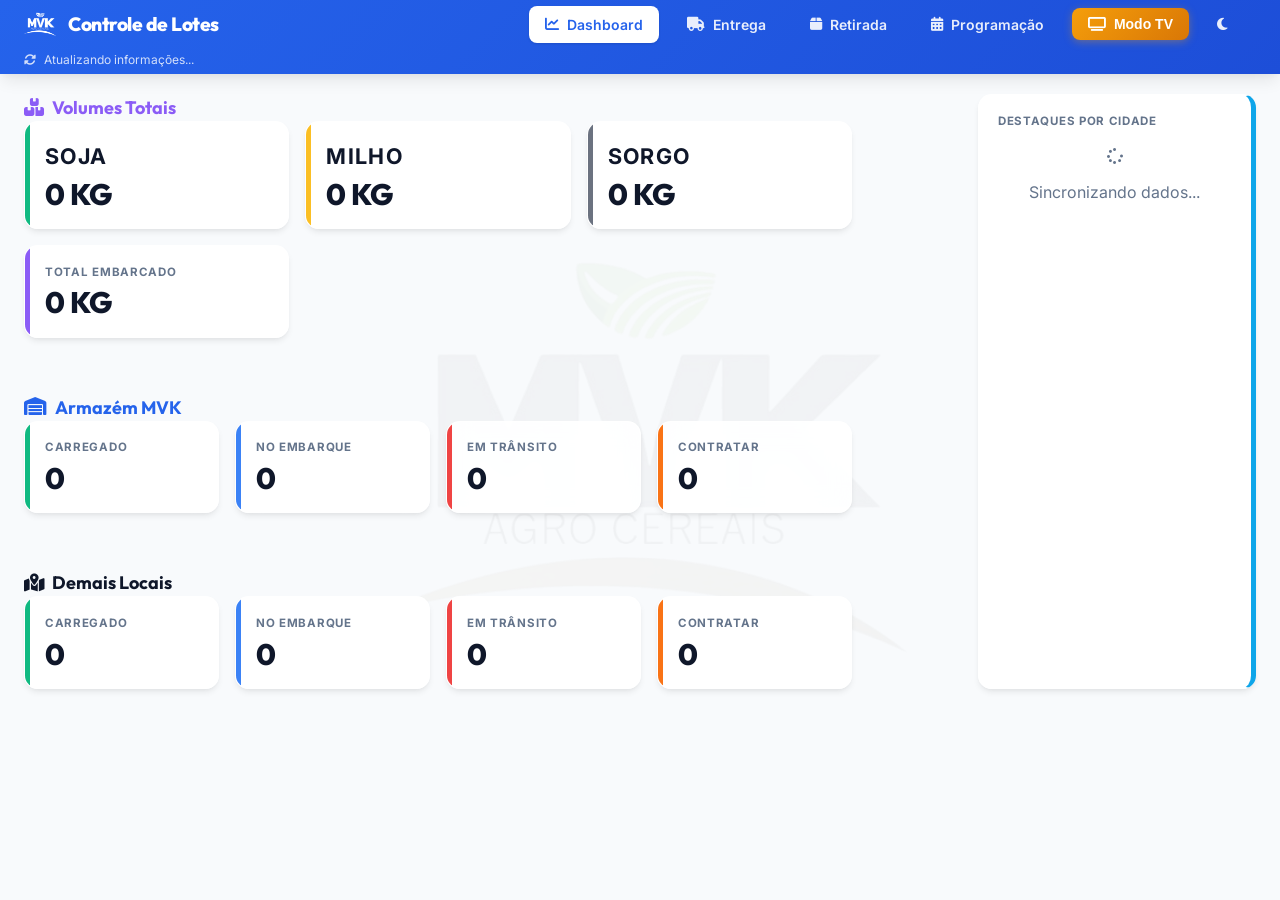
==== commit 30da4972: "Melhoria do layout Modo TV: preenchimento vertical perfeito e responsividade fluida" ====
--- a/index.html
+++ b/index.html
@@ -55,69 +55,75 @@
   <main class="wrap animate-in">
     <div class="dashboard-composite">
       <div class="metrics-column">
-        <div class="section-title" style="margin-bottom: 1rem; color: var(--prod-total); display: flex; align-items: center; gap: 8px;">
-          <i class="fas fa-boxes"></i> Volumes Totais
-        </div>
-        <div class="stats-grid" style="grid-template-columns: repeat(auto-fit, minmax(220px, 1fr)); margin-bottom: 2rem;">
-          <div class="metric-card glass metric-soja">
-            <div class="metric-label">Soja</div>
-            <div class="metric-value" id="count-soja">0 KG</div>
+        <div class="tv-section-group">
+          <div class="section-title" style="color: var(--prod-total); display: flex; align-items: center; gap: 8px;">
+            <i class="fas fa-boxes"></i> Volumes Totais
           </div>
-          <div class="metric-card glass metric-milho">
-            <div class="metric-label">Milho</div>
-            <div class="metric-value" id="count-milho">0 KG</div>
-          </div>
-          <div class="metric-card glass metric-sorgo">
-            <div class="metric-label">Sorgo</div>
-            <div class="metric-value" id="count-sorgo">0 KG</div>
-          </div>
-          <div class="metric-card glass metric-total" id="card-total-embarcado">
-            <div class="metric-label">Total Embarcado</div>
-            <div class="metric-value" id="count-total">0 KG</div>
+          <div class="stats-grid" style="grid-template-columns: repeat(auto-fit, minmax(220px, 1fr));">
+            <div class="metric-card glass metric-soja">
+              <div class="metric-label">Soja</div>
+              <div class="metric-value" id="count-soja">0 KG</div>
+            </div>
+            <div class="metric-card glass metric-milho">
+              <div class="metric-label">Milho</div>
+              <div class="metric-value" id="count-milho">0 KG</div>
+            </div>
+            <div class="metric-card glass metric-sorgo">
+              <div class="metric-label">Sorgo</div>
+              <div class="metric-value" id="count-sorgo">0 KG</div>
+            </div>
+            <div class="metric-card glass metric-total" id="card-total-embarcado">
+              <div class="metric-label">Total Embarcado</div>
+              <div class="metric-value" id="count-total">0 KG</div>
+            </div>
           </div>
         </div>
 
-        <div class="section-title" style="margin-bottom: 1rem; color: var(--primary); display: flex; align-items: center; gap: 8px;">
-          <i class="fas fa-warehouse"></i> Armazém MVK
-        </div>
-        <div class="stats-grid" style="margin-bottom: 2rem;">
-          <div class="metric-card glass metric-carregado">
-            <div class="metric-label">Carregado</div>
-            <div class="metric-value" id="count-mvk-carregado">0</div>
+        <div class="tv-section-group">
+          <div class="section-title" style="color: var(--primary); display: flex; align-items: center; gap: 8px;">
+            <i class="fas fa-warehouse"></i> Armazém MVK
           </div>
-          <div class="metric-card glass metric-embarque">
-            <div class="metric-label">No Embarque</div>
-            <div class="metric-value" id="count-mvk-embarque">0</div>
-          </div>
-          <div class="metric-card glass metric-transito">
-            <div class="metric-label">Em Trânsito</div>
-            <div class="metric-value" id="count-mvk-transito">0</div>
-          </div>
-          <div class="metric-card glass metric-contratar">
-            <div class="metric-label">Contratar</div>
-            <div class="metric-value" id="count-mvk-contratar">0</div>
+          <div class="stats-grid">
+            <div class="metric-card glass metric-carregado">
+              <div class="metric-label">Carregado</div>
+              <div class="metric-value" id="count-mvk-carregado">0</div>
+            </div>
+            <div class="metric-card glass metric-embarque">
+              <div class="metric-label">No Embarque</div>
+              <div class="metric-value" id="count-mvk-embarque">0</div>
+            </div>
+            <div class="metric-card glass metric-transito">
+              <div class="metric-label">Em Trânsito</div>
+              <div class="metric-value" id="count-mvk-transito">0</div>
+            </div>
+            <div class="metric-card glass metric-contratar">
+              <div class="metric-label">Contratar</div>
+              <div class="metric-value" id="count-mvk-contratar">0</div>
+            </div>
           </div>
         </div>
 
-        <div class="section-title" style="margin-bottom: 1rem; color: var(--muted); display: flex; align-items: center; gap: 8px;">
-          <i class="fas fa-map-marked-alt"></i> Demais Locais
-        </div>
-        <div class="stats-grid" style="margin-bottom: 0;">
-          <div class="metric-card glass metric-carregado">
-            <div class="metric-label">Carregado</div>
-            <div class="metric-value" id="count-others-carregado">0</div>
+        <div class="tv-section-group">
+          <div class="section-title" style="color: var(--muted); display: flex; align-items: center; gap: 8px;">
+            <i class="fas fa-map-marked-alt"></i> Demais Locais
           </div>
-          <div class="metric-card glass metric-embarque">
-            <div class="metric-label">No Embarque</div>
-            <div class="metric-value" id="count-others-embarque">0</div>
-          </div>
-          <div class="metric-card glass metric-transito">
-            <div class="metric-label">Em Trânsito</div>
-            <div class="metric-value" id="count-others-transito">0</div>
-          </div>
-          <div class="metric-card glass metric-contratar">
-            <div class="metric-label">Contratar</div>
-            <div class="metric-value" id="count-others-contratar">0</div>
+          <div class="stats-grid" style="margin-bottom: 0;">
+            <div class="metric-card glass metric-carregado">
+              <div class="metric-label">Carregado</div>
+              <div class="metric-value" id="count-others-carregado">0</div>
+            </div>
+            <div class="metric-card glass metric-embarque">
+              <div class="metric-label">No Embarque</div>
+              <div class="metric-value" id="count-others-embarque">0</div>
+            </div>
+            <div class="metric-card glass metric-transito">
+              <div class="metric-label">Em Trânsito</div>
+              <div class="metric-value" id="count-others-transito">0</div>
+            </div>
+            <div class="metric-card glass metric-contratar">
+              <div class="metric-label">Contratar</div>
+              <div class="metric-value" id="count-others-contratar">0</div>
+            </div>
           </div>
         </div>
       </div>
--- a/style.css
+++ b/style.css
@@ -946,17 +946,26 @@
     to { opacity: 0; transform: translateY(10px); }
 }
 
+/* Agrupamentos de seção */
+.tv-section-group {
+    margin-bottom: 2rem;
+}
+
+.tv-section-group:last-child {
+    margin-bottom: 0;
+}
+
 /* =========================================================
-   📺 MODO TV / PAINEL DE MONITORAMENTO (FULLSCREEN)
+   📺 MODO TV / PAINEL DE MONITORAMENTO (FULLSCREEN RESPONSIVO)
    ========================================================= */
 .btn-tv-exit {
     position: fixed;
     top: 1.25rem;
     right: 1.5rem;
-    background: rgba(15, 23, 42, 0.8);
+    background: rgba(15, 23, 42, 0.85);
     color: white;
     border: 1px solid rgba(255, 255, 255, 0.25);
-    padding: 0.6rem 1.25rem;
+    padding: 0.65rem 1.35rem;
     border-radius: 2rem;
     font-size: 0.85rem;
     font-weight: 700;
@@ -965,7 +974,7 @@
     align-items: center;
     gap: 0.5rem;
     z-index: 10001;
-    backdrop-filter: blur(8px);
+    backdrop-filter: blur(10px);
     box-shadow: var(--shadow-lg);
     transition: var(--transition);
     opacity: 0.85;
@@ -973,7 +982,7 @@
 
 .btn-tv-exit:hover {
     opacity: 1;
-    background: rgba(239, 68, 68, 0.9);
+    background: rgba(239, 68, 68, 0.95);
     border-color: #ef4444;
     transform: scale(1.05);
 }
@@ -987,14 +996,14 @@
     height: 100vh;
     width: 100vw;
     display: flex;
-    align-items: center;
-    justify-content: center;
+    align-items: stretch;
+    justify-content: stretch;
 }
 
 body.tv-mode-active::before {
-    opacity: 0.05;
-    width: 75vh;
-    height: 75vh;
+    opacity: 0.04;
+    width: 80vh;
+    height: 80vh;
 }
 
 body.tv-mode-active header,
@@ -1012,80 +1021,167 @@
     max-width: 100vw;
     width: 100vw;
     height: 100vh;
-    padding: 1.5rem 2.5rem;
-    display: flex;
-    flex-direction: column;
-    justify-content: center;
-    margin: 0 auto;
+    padding: clamp(1rem, 2vh, 2rem) clamp(1.5rem, 2.5vw, 3rem);
+    display: flex;
+    flex-direction: column;
+    justify-content: stretch;
+    margin: 0;
 }
 
 body.tv-mode-active .dashboard-composite {
     margin-bottom: 0;
     height: 100%;
-    max-height: 94vh;
-    grid-template-columns: 1fr 420px;
-    gap: 2rem;
+    max-height: 100%;
+    grid-template-columns: 1fr clamp(360px, 28vw, 520px);
+    gap: clamp(1.2rem, 2.2vw, 2.5rem);
     align-items: stretch;
 }
 
 body.tv-mode-active .metrics-column {
+    display: flex;
+    flex-direction: column;
+    height: 100%;
     justify-content: space-between;
-}
-
-body.tv-mode-active .section-title {
-    font-size: 1.35rem;
-    margin-bottom: 0.85rem !important;
-}
-
-body.tv-mode-active .stats-grid {
-    gap: 1.25rem;
-    margin-bottom: 1.25rem !important;
+    gap: clamp(0.75rem, 1.5vh, 1.5rem);
+}
+
+body.tv-mode-active .tv-section-group {
+    display: flex;
+    flex-direction: column;
+    flex: 1;
+    min-height: 0;
+    margin-bottom: 0;
+}
+
+body.tv-mode-active .tv-section-group .section-title {
+    font-size: clamp(1.1rem, 1.35vw, 1.7rem);
+    margin-bottom: clamp(0.35rem, 0.8vh, 0.75rem) !important;
+    letter-spacing: -0.01em;
+}
+
+body.tv-mode-active .tv-section-group .stats-grid {
+    flex: 1;
+    display: grid;
+    grid-template-columns: repeat(4, 1fr);
+    gap: clamp(0.75rem, 1.2vw, 1.5rem);
+    align-items: stretch;
+    margin-bottom: 0 !important;
 }
 
 body.tv-mode-active .metric-card {
-    padding: 1.35rem 1.5rem;
-    border-radius: 1.1rem;
+    height: 100%;
+    display: flex;
+    flex-direction: column;
+    justify-content: center;
+    padding: clamp(0.75rem, 1.5vh, 1.75rem) clamp(1rem, 1.4vw, 1.75rem);
+    border-radius: clamp(0.85rem, 1vw, 1.3rem);
     box-shadow: 0 6px 16px rgba(0,0,0,0.06);
 }
 
-body.tv-mode-active .metric-value {
-    font-size: 2.3rem;
-}
-
 body.tv-mode-active .metric-label {
-    font-size: 0.85rem;
+    font-size: clamp(0.75rem, 0.9vw, 1.15rem);
 }
 
 body.tv-mode-active .metric-soja .metric-label,
 body.tv-mode-active .metric-milho .metric-label,
 body.tv-mode-active .metric-sorgo .metric-label {
-    font-size: 1.6rem;
+    font-size: clamp(1.3rem, 1.65vw, 2.1rem);
+}
+
+body.tv-mode-active .metric-value {
+    font-size: clamp(1.8rem, 2.5vw, 3.4rem);
+    line-height: 1.05;
+}
+
+body.tv-mode-active .sidebar-column {
+    height: 100%;
+    display: flex;
+    flex-direction: column;
 }
 
 body.tv-mode-active .city-highlights-card {
-    border-radius: 1.25rem;
-    padding: 1.5rem 1.75rem !important;
+    height: 100%;
+    min-height: 100%;
+    border-radius: clamp(1rem, 1.2vw, 1.5rem);
+    padding: clamp(1.2rem, 2vh, 2.2rem) clamp(1.2rem, 1.8vw, 2.2rem) !important;
     box-shadow: 0 8px 24px rgba(0,0,0,0.08);
+    display: flex;
+    flex-direction: column;
+    justify-content: space-between;
+}
+
+body.tv-mode-active .city-highlights-card > .metric-label {
+    font-size: clamp(0.85rem, 1vw, 1.25rem);
+    margin-bottom: 0.25rem;
+}
+
+body.tv-mode-active .carousel-container {
+    flex: 1;
+    height: 100%;
+    position: relative;
+    margin-top: clamp(0.5rem, 1vh, 1rem);
+}
+
+body.tv-mode-active .carousel-item {
+    height: 100%;
+    display: flex;
+    flex-direction: column;
+    justify-content: space-between;
 }
 
 body.tv-mode-active .city-name-large {
-    font-size: 2.2rem;
+    font-size: clamp(2rem, 3vw, 3.8rem);
+    line-height: 1.1;
+    margin-bottom: clamp(0.5rem, 1.5vh, 1.25rem);
+}
+
+body.tv-mode-active .shipment-details-large {
+    flex: 1;
+    display: flex;
+    flex-direction: column;
+    justify-content: center;
+    gap: clamp(0.75rem, 1.5vh, 1.5rem);
+    margin: clamp(0.5rem, 1vh, 1.5rem) 0;
+}
+
+body.tv-mode-active .weather-header {
+    font-size: clamp(0.75rem, 0.9vw, 1.1rem);
+    margin-bottom: clamp(0.25rem, 0.5vh, 0.5rem);
+}
+
+body.tv-mode-active .shipment-row {
+    padding: clamp(1rem, 1.8vh, 1.8rem) clamp(1rem, 1.4vw, 1.8rem);
+    border-radius: clamp(0.85rem, 1vw, 1.2rem);
+}
+
+body.tv-mode-active .shipment-label {
+    font-size: clamp(0.85rem, 1vw, 1.25rem);
 }
 
 body.tv-mode-active .shipment-value {
-    font-size: 1.5rem;
+    font-size: clamp(1.4rem, 1.8vw, 2.5rem);
 }
 
 body.tv-mode-active .shipment-total-row .shipment-value {
-    font-size: 1.75rem;
+    font-size: clamp(1.6rem, 2.2vw, 2.9rem);
+}
+
+body.tv-mode-active .weather-card {
+    margin-top: auto;
+    padding: clamp(1rem, 1.8vh, 1.75rem) clamp(1.2rem, 1.5vw, 2rem);
+    border-radius: clamp(0.85rem, 1vw, 1.2rem);
+}
+
+body.tv-mode-active .weather-icon-large {
+    font-size: clamp(2.6rem, 3.6vw, 4.6rem);
 }
 
 body.tv-mode-active .weather-temp-large {
-    font-size: 2.4rem;
-}
-
-body.tv-mode-active .weather-icon-large {
-    font-size: 2.8rem;
+    font-size: clamp(2.2rem, 3.2vw, 4.2rem);
+}
+
+body.tv-mode-active .weather-condition {
+    font-size: clamp(0.95rem, 1.2vw, 1.6rem);
 }
 
 /* =========================================================
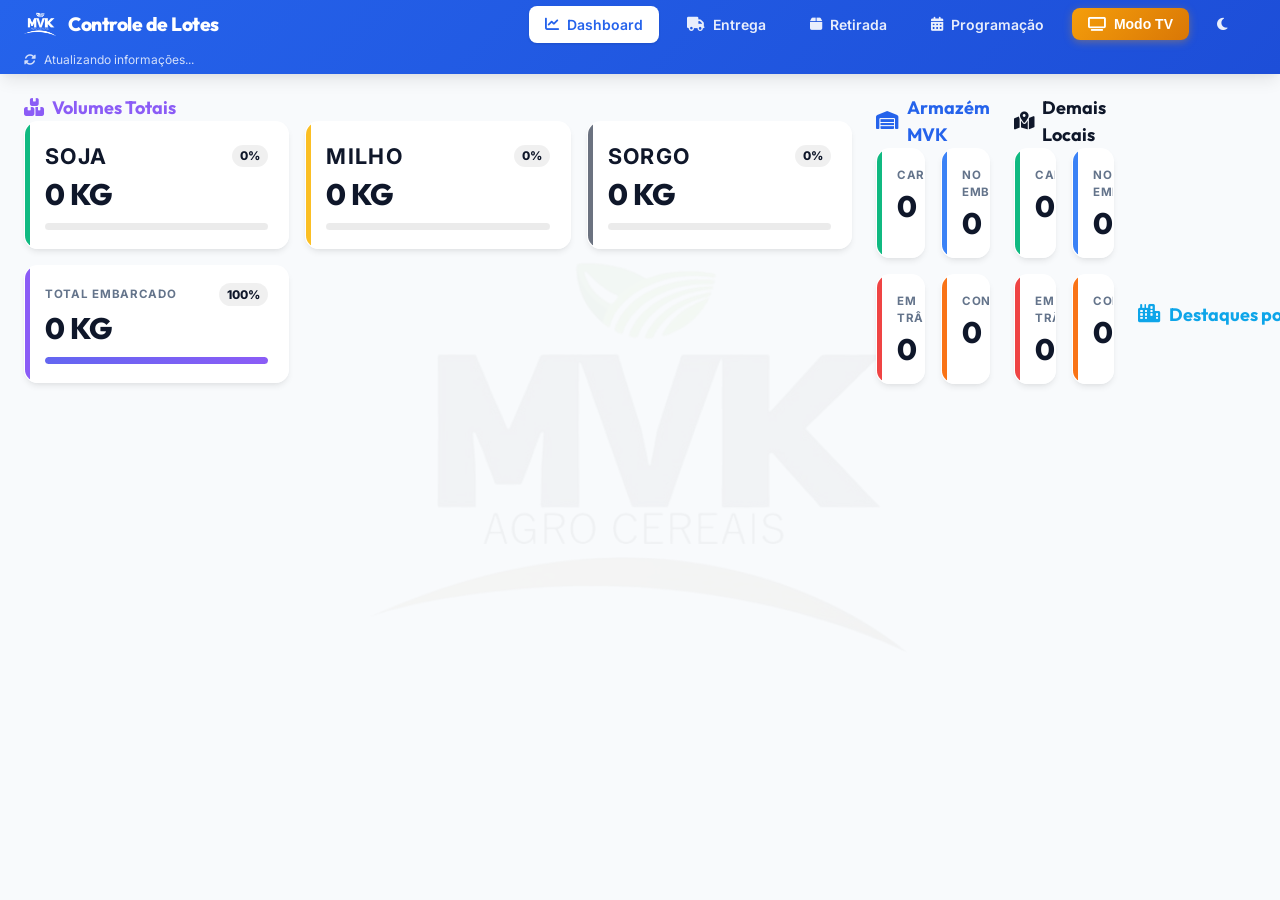
==== commit 9b4edc45: "Implementação do layout Cockpit TV com barras dinâmicas de grãos e alternador para layout clássico" ====
--- a/index.html
+++ b/index.html
@@ -12,7 +12,14 @@
 </head>
 
 <body>
-  <button id="btnExitTv" class="btn-tv-exit" onclick="exitTvMode()"><i class="fas fa-compress"></i> Sair do Modo TV (Esc)</button>
+  <div class="tv-controls-group" id="tvControlsGroup">
+    <button type="button" id="btnToggleTvLayout" class="btn-tv-ctrl" onclick="toggleTvLayout()" title="Alternar entre Layout Cockpit e Clássico">
+      <i class="fas fa-layer-group"></i> <span id="tvLayoutText">Layout: Cockpit</span>
+    </button>
+    <button type="button" id="btnExitTv" class="btn-tv-ctrl btn-tv-exit" onclick="exitTvMode()" title="Sair do Modo TV (Esc)">
+      <i class="fas fa-compress"></i> Sair (Esc)
+    </button>
+  </div>
   <header>
     <div class="wrap nav-container">
       <div class="brand">
@@ -53,37 +60,61 @@
   </header>
 
   <main class="wrap animate-in">
-    <div class="dashboard-composite">
-      <div class="metrics-column">
-        <div class="tv-section-group">
-          <div class="section-title" style="color: var(--prod-total); display: flex; align-items: center; gap: 8px;">
-            <i class="fas fa-boxes"></i> Volumes Totais
+    <div class="dashboard-composite" id="dashboardComposite">
+      <div class="tv-section-group group-volumes">
+        <div class="section-title" style="color: var(--prod-total); display: flex; align-items: center; gap: 8px;">
+          <i class="fas fa-boxes"></i> Volumes Totais
+        </div>
+        <div class="stats-grid volumes-grid" style="grid-template-columns: repeat(auto-fit, minmax(220px, 1fr));">
+          <div class="metric-card glass metric-soja">
+            <div class="metric-header-row">
+              <div class="metric-label">Soja</div>
+              <span class="metric-pct" id="pct-soja">0%</span>
+            </div>
+            <div class="metric-value" id="count-soja">0 KG</div>
+            <div class="grain-bar-track">
+              <div class="grain-bar-fill bar-fill-soja" id="bar-soja" style="width: 0%;"></div>
+            </div>
           </div>
-          <div class="stats-grid" style="grid-template-columns: repeat(auto-fit, minmax(220px, 1fr));">
-            <div class="metric-card glass metric-soja">
-              <div class="metric-label">Soja</div>
-              <div class="metric-value" id="count-soja">0 KG</div>
-            </div>
-            <div class="metric-card glass metric-milho">
+          <div class="metric-card glass metric-milho">
+            <div class="metric-header-row">
               <div class="metric-label">Milho</div>
-              <div class="metric-value" id="count-milho">0 KG</div>
-            </div>
-            <div class="metric-card glass metric-sorgo">
+              <span class="metric-pct" id="pct-milho">0%</span>
+            </div>
+            <div class="metric-value" id="count-milho">0 KG</div>
+            <div class="grain-bar-track">
+              <div class="grain-bar-fill bar-fill-milho" id="bar-milho" style="width: 0%;"></div>
+            </div>
+          </div>
+          <div class="metric-card glass metric-sorgo">
+            <div class="metric-header-row">
               <div class="metric-label">Sorgo</div>
-              <div class="metric-value" id="count-sorgo">0 KG</div>
-            </div>
-            <div class="metric-card glass metric-total" id="card-total-embarcado">
+              <span class="metric-pct" id="pct-sorgo">0%</span>
+            </div>
+            <div class="metric-value" id="count-sorgo">0 KG</div>
+            <div class="grain-bar-track">
+              <div class="grain-bar-fill bar-fill-sorgo" id="bar-sorgo" style="width: 0%;"></div>
+            </div>
+          </div>
+          <div class="metric-card glass metric-total" id="card-total-embarcado">
+            <div class="metric-header-row">
               <div class="metric-label">Total Embarcado</div>
-              <div class="metric-value" id="count-total">0 KG</div>
+              <span class="metric-pct" id="pct-total">100%</span>
+            </div>
+            <div class="metric-value" id="count-total">0 KG</div>
+            <div class="grain-bar-track">
+              <div class="grain-bar-fill bar-fill-total" id="bar-total" style="width: 100%;"></div>
             </div>
           </div>
         </div>
-
-        <div class="tv-section-group">
+      </div>
+
+      <div class="tv-main-columns" id="tvMainColumns">
+        <div class="tv-section-group group-mvk">
           <div class="section-title" style="color: var(--primary); display: flex; align-items: center; gap: 8px;">
             <i class="fas fa-warehouse"></i> Armazém MVK
           </div>
-          <div class="stats-grid">
+          <div class="stats-grid group-status-grid">
             <div class="metric-card glass metric-carregado">
               <div class="metric-label">Carregado</div>
               <div class="metric-value" id="count-mvk-carregado">0</div>
@@ -103,11 +134,11 @@
           </div>
         </div>
 
-        <div class="tv-section-group">
+        <div class="tv-section-group group-others">
           <div class="section-title" style="color: var(--muted); display: flex; align-items: center; gap: 8px;">
             <i class="fas fa-map-marked-alt"></i> Demais Locais
           </div>
-          <div class="stats-grid" style="margin-bottom: 0;">
+          <div class="stats-grid group-status-grid">
             <div class="metric-card glass metric-carregado">
               <div class="metric-label">Carregado</div>
               <div class="metric-value" id="count-others-carregado">0</div>
@@ -126,27 +157,25 @@
             </div>
           </div>
         </div>
-      </div>
-
-      <div class="sidebar-column">
-        <div class="section-title" style="margin-bottom: 1rem; opacity: 0; pointer-events: none;">
-          <i class="fas fa-city"></i> Sidebar
-        </div>
-        <div class="metric-card glass city-highlights-card">
-          <div class="metric-label">Destaques por Cidade</div>
-          <div class="carousel-container" id="city-carousel">
-            <div class="carousel-item active">
-              <div class="carousel-loading">
-                <i class="fas fa-spinner fa-spin"></i>
-                <span>Sincronizando dados...</span>
+
+        <div class="sidebar-column group-city">
+          <div class="section-title" style="color: var(--accent); display: flex; align-items: center; gap: 8px;">
+            <i class="fas fa-city"></i> Destaques por Cidade
+          </div>
+          <div class="metric-card glass city-highlights-card">
+            <div class="carousel-container" id="city-carousel">
+              <div class="carousel-item active">
+                <div class="carousel-loading">
+                  <i class="fas fa-spinner fa-spin"></i>
+                  <span>Sincronizando dados...</span>
+                </div>
               </div>
             </div>
+            <div class="carousel-dots-container" id="carouselDots"></div>
           </div>
         </div>
       </div>
-
     </div>
-
 
     <div class="client-grid" id="clientesContainer" style="margin-bottom: 2rem;">
     </div>
@@ -673,6 +702,14 @@
           </div>`;
       }
       container.innerHTML = html;
+      const dotsContainer = document.getElementById('carouselDots');
+      if (dotsContainer) {
+        if (sortedCities.length > 1) {
+          dotsContainer.innerHTML = sortedCities.map((_, i) => `<span class="carousel-dot ${i === 0 ? 'active' : ''}"></span>`).join('');
+        } else {
+          dotsContainer.innerHTML = '';
+        }
+      }
       startCityCarousel();
     }
 
@@ -694,6 +731,11 @@
         current = (current + 1) % items.length;
         
         items[current].classList.add('active');
+        
+        const dots = document.querySelectorAll('#carouselDots .carousel-dot');
+        dots.forEach((dot, idx) => {
+          dot.classList.toggle('active', idx === current);
+        });
         
         setTimeout(() => {
           items[prev].classList.remove('exit');
@@ -990,8 +1032,56 @@
     }
 
     // ==========================================
-    // 📺 CONTROLE DO MODO TV (FULLSCREEN COMPOSITE)
+    // 📺 CONTROLE DO MODO TV & LAYOUT TOGGLE
     // ==========================================
+    function initTvLayout() {
+      const saved = localStorage.getItem('mvk_tv_layout') || 'cockpit';
+      applyTvLayout(saved);
+    }
+
+    function applyTvLayout(layout) {
+      document.body.setAttribute('data-tv-layout', layout);
+      localStorage.setItem('mvk_tv_layout', layout);
+      const label = document.getElementById('tvLayoutText');
+      if (label) {
+        label.textContent = layout === 'cockpit' ? 'Layout: Cockpit' : 'Layout: Clássico';
+      }
+    }
+
+    function toggleTvLayout() {
+      const current = document.body.getAttribute('data-tv-layout') || 'cockpit';
+      const next = current === 'cockpit' ? 'classic' : 'cockpit';
+      applyTvLayout(next);
+      showToast(`Modo TV: ${next === 'cockpit' ? 'Cockpit' : 'Clássico'} ativado`, 'info');
+    }
+
+    function updateGrainProgressBars(soja, milho, sorgo, total) {
+      const totalSafe = (total && total > 0) ? total : 1;
+      const pctSoja = total > 0 ? Math.round((soja / totalSafe) * 100) : 0;
+      const pctMilho = total > 0 ? Math.round((milho / totalSafe) * 100) : 0;
+      const pctSorgo = total > 0 ? Math.round((sorgo / totalSafe) * 100) : 0;
+
+      const barSoja = document.getElementById('bar-soja');
+      const barMilho = document.getElementById('bar-milho');
+      const barSorgo = document.getElementById('bar-sorgo');
+      const barTotal = document.getElementById('bar-total');
+
+      if (barSoja) barSoja.style.width = `${Math.min(pctSoja, 100)}%`;
+      if (barMilho) barMilho.style.width = `${Math.min(pctMilho, 100)}%`;
+      if (barSorgo) barSorgo.style.width = `${Math.min(pctSorgo, 100)}%`;
+      if (barTotal) barTotal.style.width = total > 0 ? '100%' : '0%';
+
+      const pctSojaEl = document.getElementById('pct-soja');
+      const pctMilhoEl = document.getElementById('pct-milho');
+      const pctSorgoEl = document.getElementById('pct-sorgo');
+      const pctTotalEl = document.getElementById('pct-total');
+
+      if (pctSojaEl) pctSojaEl.textContent = `${pctSoja}%`;
+      if (pctMilhoEl) pctMilhoEl.textContent = `${pctMilho}%`;
+      if (pctSorgoEl) pctSorgoEl.textContent = `${pctSorgo}%`;
+      if (pctTotalEl) pctTotalEl.textContent = total > 0 ? '100%' : '0%';
+    }
+
     function toggleTvMode() {
       if (document.body.classList.contains('tv-mode-active')) {
         exitTvMode();
@@ -1002,6 +1092,7 @@
 
     function enterTvMode() {
       document.body.classList.add('tv-mode-active');
+      initTvLayout();
       const elem = document.documentElement;
       if (elem.requestFullscreen) {
         elem.requestFullscreen().catch(() => {});
@@ -1176,6 +1267,7 @@
         animateValue('count-milho', produtosTotais.milho, 2000, 'KG');
         animateValue('count-sorgo', produtosTotais.sorgo, 2000, 'KG');
         animateValue('count-total', totalEmbarcado, 2000, 'KG');
+        updateGrainProgressBars(produtosTotais.soja, produtosTotais.milho, produtosTotais.sorgo, totalEmbarcado);
 
         updateCityHighlights(rowsArrProgFiltered, 2, 9, 1);
 
--- a/style.css
+++ b/style.css
@@ -946,45 +946,132 @@
     to { opacity: 0; transform: translateY(10px); }
 }
 
-/* Agrupamentos de seção */
+/* Barras de Progresso e Percentuais de Grãos */
+.metric-header-row {
+    display: flex;
+    justify-content: space-between;
+    align-items: center;
+    width: 100%;
+}
+
+.metric-pct {
+    font-size: 0.75rem;
+    font-weight: 800;
+    padding: 0.15rem 0.5rem;
+    border-radius: 1rem;
+    background: rgba(0, 0, 0, 0.06);
+    color: var(--text-main);
+}
+
+[data-theme="dark"] .metric-pct {
+    background: rgba(255, 255, 255, 0.1);
+}
+
+.grain-bar-track {
+    width: 100%;
+    height: 7px;
+    background: rgba(0, 0, 0, 0.08);
+    border-radius: 9999px;
+    overflow: hidden;
+    margin-top: 0.45rem;
+    position: relative;
+}
+
+[data-theme="dark"] .grain-bar-track {
+    background: rgba(255, 255, 255, 0.12);
+}
+
+.grain-bar-fill {
+    height: 100%;
+    border-radius: 9999px;
+    transition: width 1.2s cubic-bezier(0.4, 0, 0.2, 1);
+}
+
+.bar-fill-soja {
+    background: linear-gradient(90deg, #10b981, #34d399);
+    box-shadow: 0 0 10px rgba(16, 185, 129, 0.45);
+}
+
+.bar-fill-milho {
+    background: linear-gradient(90deg, #f59e0b, #fbbf24);
+    box-shadow: 0 0 10px rgba(245, 158, 11, 0.45);
+}
+
+.bar-fill-sorgo {
+    background: linear-gradient(90deg, #6b7280, #9ca3af);
+    box-shadow: 0 0 10px rgba(107, 114, 128, 0.35);
+}
+
+.bar-fill-total {
+    background: linear-gradient(90deg, #6366f1, #8b5cf6);
+    box-shadow: 0 0 10px rgba(139, 92, 246, 0.5);
+}
+
+/* Agrupamentos de seção e colunas */
 .tv-section-group {
-    margin-bottom: 2rem;
+    margin-bottom: 1.5rem;
 }
 
 .tv-section-group:last-child {
     margin-bottom: 0;
+}
+
+.tv-main-columns {
+    display: grid;
+    grid-template-columns: 1fr 1fr 380px;
+    gap: 1.5rem;
+    align-items: stretch;
+}
+
+.group-status-grid {
+    display: grid;
+    grid-template-columns: repeat(2, 1fr);
+    gap: 1rem;
 }
 
 /* =========================================================
    📺 MODO TV / PAINEL DE MONITORAMENTO (FULLSCREEN RESPONSIVO)
    ========================================================= */
-.btn-tv-exit {
+.tv-controls-group {
     position: fixed;
     top: 1.25rem;
     right: 1.5rem;
+    display: none;
+    align-items: center;
+    gap: 0.75rem;
+    z-index: 10001;
+}
+
+body.tv-mode-active .tv-controls-group {
+    display: flex;
+}
+
+.btn-tv-ctrl {
     background: rgba(15, 23, 42, 0.85);
     color: white;
     border: 1px solid rgba(255, 255, 255, 0.25);
-    padding: 0.65rem 1.35rem;
+    padding: 0.6rem 1.25rem;
     border-radius: 2rem;
     font-size: 0.85rem;
     font-weight: 700;
     cursor: pointer;
-    display: none;
+    display: flex;
     align-items: center;
     gap: 0.5rem;
-    z-index: 10001;
     backdrop-filter: blur(10px);
     box-shadow: var(--shadow-lg);
     transition: var(--transition);
-    opacity: 0.85;
-}
-
-.btn-tv-exit:hover {
+    opacity: 0.88;
+}
+
+.btn-tv-ctrl:hover {
     opacity: 1;
+    transform: scale(1.04);
+}
+
+.btn-tv-ctrl.btn-tv-exit:hover {
     background: rgba(239, 68, 68, 0.95);
     border-color: #ef4444;
-    transform: scale(1.05);
 }
 
 /* Quando o Modo TV estiver ativo no Body */
@@ -1013,113 +1100,147 @@
     display: none !important;
 }
 
-body.tv-mode-active .btn-tv-exit {
-    display: flex;
-}
-
 body.tv-mode-active main.wrap {
     max-width: 100vw;
     width: 100vw;
     height: 100vh;
-    padding: clamp(1rem, 2vh, 2rem) clamp(1.5rem, 2.5vw, 3rem);
+    padding: clamp(0.75rem, 1.8vh, 1.8rem) clamp(1.2rem, 2vw, 2.5rem);
     display: flex;
     flex-direction: column;
     justify-content: stretch;
     margin: 0;
 }
 
+/* Layout Cockpit Padrão no Modo TV */
 body.tv-mode-active .dashboard-composite {
-    margin-bottom: 0;
+    display: flex;
+    flex-direction: column;
     height: 100%;
     max-height: 100%;
-    grid-template-columns: 1fr clamp(360px, 28vw, 520px);
-    gap: clamp(1.2rem, 2.2vw, 2.5rem);
-    align-items: stretch;
-}
-
-body.tv-mode-active .metrics-column {
-    display: flex;
-    flex-direction: column;
-    height: 100%;
-    justify-content: space-between;
-    gap: clamp(0.75rem, 1.5vh, 1.5rem);
-}
-
-body.tv-mode-active .tv-section-group {
-    display: flex;
-    flex-direction: column;
-    flex: 1;
-    min-height: 0;
+    gap: clamp(0.75rem, 1.4vh, 1.5rem);
     margin-bottom: 0;
 }
 
-body.tv-mode-active .tv-section-group .section-title {
-    font-size: clamp(1.1rem, 1.35vw, 1.7rem);
-    margin-bottom: clamp(0.35rem, 0.8vh, 0.75rem) !important;
-    letter-spacing: -0.01em;
-}
-
-body.tv-mode-active .tv-section-group .stats-grid {
-    flex: 1;
+body.tv-mode-active .group-volumes {
+    flex: 0 0 auto;
+    margin-bottom: 0;
+}
+
+body.tv-mode-active .group-volumes .section-title {
+    font-size: clamp(1rem, 1.2vw, 1.5rem);
+    margin-bottom: clamp(0.25rem, 0.6vh, 0.5rem) !important;
+}
+
+body.tv-mode-active .group-volumes .stats-grid {
     display: grid;
     grid-template-columns: repeat(4, 1fr);
     gap: clamp(0.75rem, 1.2vw, 1.5rem);
+    margin-bottom: 0 !important;
+}
+
+body.tv-mode-active .group-volumes .metric-card {
+    padding: clamp(0.6rem, 1.2vh, 1.2rem) clamp(0.9rem, 1.2vw, 1.5rem);
+    border-radius: clamp(0.85rem, 1vw, 1.2rem);
+    box-shadow: 0 6px 16px rgba(0,0,0,0.06);
+}
+
+body.tv-mode-active .group-volumes .metric-value {
+    font-size: clamp(1.6rem, 2.2vw, 3rem);
+    line-height: 1.05;
+}
+
+body.tv-mode-active .group-volumes .metric-label {
+    font-size: clamp(0.75rem, 0.85vw, 1.1rem);
+}
+
+body.tv-mode-active .group-volumes .metric-pct {
+    font-size: clamp(0.7rem, 0.8vw, 1rem);
+}
+
+body.tv-mode-active .tv-main-columns {
+    display: grid;
+    grid-template-columns: 1fr 1fr clamp(340px, 28vw, 480px);
+    gap: clamp(1rem, 1.8vw, 2rem);
+    flex: 1;
+    min-height: 0;
     align-items: stretch;
+}
+
+body.tv-mode-active .group-mvk,
+body.tv-mode-active .group-others,
+body.tv-mode-active .group-city {
+    display: flex;
+    flex-direction: column;
+    height: 100%;
+    min-height: 0;
+    margin-bottom: 0;
+}
+
+body.tv-mode-active .tv-main-columns .section-title {
+    font-size: clamp(1.1rem, 1.3vw, 1.6rem);
+    margin-bottom: clamp(0.35rem, 0.8vh, 0.65rem) !important;
+}
+
+body.tv-mode-active .group-status-grid {
+    flex: 1;
+    display: flex;
+    flex-direction: column;
+    justify-content: space-between;
+    gap: clamp(0.5rem, 1vh, 0.9rem);
+    height: 100%;
     margin-bottom: 0 !important;
 }
 
-body.tv-mode-active .metric-card {
-    height: 100%;
-    display: flex;
-    flex-direction: column;
-    justify-content: center;
-    padding: clamp(0.75rem, 1.5vh, 1.75rem) clamp(1rem, 1.4vw, 1.75rem);
-    border-radius: clamp(0.85rem, 1vw, 1.3rem);
+body.tv-mode-active .group-status-grid .metric-card {
+    flex: 1;
+    display: flex;
+    flex-direction: row;
+    justify-content: space-between;
+    align-items: center;
+    padding: clamp(0.6rem, 1.2vh, 1.3rem) clamp(1.2rem, 1.5vw, 1.8rem);
+    border-radius: clamp(0.85rem, 1vw, 1.2rem);
     box-shadow: 0 6px 16px rgba(0,0,0,0.06);
 }
 
-body.tv-mode-active .metric-label {
-    font-size: clamp(0.75rem, 0.9vw, 1.15rem);
-}
-
-body.tv-mode-active .metric-soja .metric-label,
-body.tv-mode-active .metric-milho .metric-label,
-body.tv-mode-active .metric-sorgo .metric-label {
-    font-size: clamp(1.3rem, 1.65vw, 2.1rem);
-}
-
-body.tv-mode-active .metric-value {
-    font-size: clamp(1.8rem, 2.5vw, 3.4rem);
-    line-height: 1.05;
-}
-
-body.tv-mode-active .sidebar-column {
-    height: 100%;
-    display: flex;
-    flex-direction: column;
-}
-
+body.tv-mode-active .group-status-grid .metric-label {
+    font-size: clamp(0.95rem, 1.15vw, 1.4rem);
+    font-weight: 700;
+    margin: 0;
+    color: var(--text-main);
+}
+
+body.tv-mode-active .group-status-grid .metric-value {
+    font-size: clamp(1.8rem, 2.3vw, 3rem);
+    font-weight: 900;
+    margin: 0;
+    line-height: 1;
+    color: var(--text-main);
+    background: rgba(0, 0, 0, 0.05);
+    padding: clamp(0.2rem, 0.5vh, 0.5rem) clamp(0.75rem, 1vw, 1.25rem);
+    border-radius: 2rem;
+}
+
+[data-theme="dark"] body.tv-mode-active .group-status-grid .metric-value {
+    background: rgba(255, 255, 255, 0.08);
+}
+
+/* Coluna de Destaques por Cidade no Modo TV */
 body.tv-mode-active .city-highlights-card {
     height: 100%;
     min-height: 100%;
     border-radius: clamp(1rem, 1.2vw, 1.5rem);
-    padding: clamp(1.2rem, 2vh, 2.2rem) clamp(1.2rem, 1.8vw, 2.2rem) !important;
+    padding: clamp(1rem, 1.8vh, 1.8rem) clamp(1.2rem, 1.6vw, 1.8rem) !important;
     box-shadow: 0 8px 24px rgba(0,0,0,0.08);
     display: flex;
     flex-direction: column;
     justify-content: space-between;
-}
-
-body.tv-mode-active .city-highlights-card > .metric-label {
-    font-size: clamp(0.85rem, 1vw, 1.25rem);
-    margin-bottom: 0.25rem;
 }
 
 body.tv-mode-active .carousel-container {
     flex: 1;
     height: 100%;
     position: relative;
-    margin-top: clamp(0.5rem, 1vh, 1rem);
+    margin-top: 0;
 }
 
 body.tv-mode-active .carousel-item {
@@ -1130,9 +1251,10 @@
 }
 
 body.tv-mode-active .city-name-large {
-    font-size: clamp(2rem, 3vw, 3.8rem);
+    font-size: clamp(1.8rem, 2.6vw, 3.4rem);
     line-height: 1.1;
-    margin-bottom: clamp(0.5rem, 1.5vh, 1.25rem);
+    margin-bottom: clamp(0.4rem, 1vh, 0.9rem);
+    letter-spacing: -0.02em;
 }
 
 body.tv-mode-active .shipment-details-large {
@@ -1140,48 +1262,114 @@
     display: flex;
     flex-direction: column;
     justify-content: center;
-    gap: clamp(0.75rem, 1.5vh, 1.5rem);
-    margin: clamp(0.5rem, 1vh, 1.5rem) 0;
+    gap: clamp(0.6rem, 1.2vh, 1.2rem);
+    margin: clamp(0.4rem, 0.8vh, 1rem) 0;
 }
 
 body.tv-mode-active .weather-header {
-    font-size: clamp(0.75rem, 0.9vw, 1.1rem);
-    margin-bottom: clamp(0.25rem, 0.5vh, 0.5rem);
+    font-size: clamp(0.75rem, 0.85vw, 1rem);
+    margin-bottom: clamp(0.2rem, 0.4vh, 0.4rem);
 }
 
 body.tv-mode-active .shipment-row {
-    padding: clamp(1rem, 1.8vh, 1.8rem) clamp(1rem, 1.4vw, 1.8rem);
-    border-radius: clamp(0.85rem, 1vw, 1.2rem);
+    padding: clamp(0.85rem, 1.5vh, 1.5rem) clamp(1rem, 1.3vw, 1.6rem);
+    border-radius: clamp(0.75rem, 1vw, 1.1rem);
 }
 
 body.tv-mode-active .shipment-label {
-    font-size: clamp(0.85rem, 1vw, 1.25rem);
+    font-size: clamp(0.8rem, 0.95vw, 1.15rem);
 }
 
 body.tv-mode-active .shipment-value {
-    font-size: clamp(1.4rem, 1.8vw, 2.5rem);
+    font-size: clamp(1.3rem, 1.6vw, 2.2rem);
 }
 
 body.tv-mode-active .shipment-total-row .shipment-value {
-    font-size: clamp(1.6rem, 2.2vw, 2.9rem);
+    font-size: clamp(1.5rem, 1.9vw, 2.6rem);
 }
 
 body.tv-mode-active .weather-card {
     margin-top: auto;
-    padding: clamp(1rem, 1.8vh, 1.75rem) clamp(1.2rem, 1.5vw, 2rem);
+    padding: clamp(0.85rem, 1.5vh, 1.5rem) clamp(1rem, 1.4vw, 1.8rem);
     border-radius: clamp(0.85rem, 1vw, 1.2rem);
 }
 
 body.tv-mode-active .weather-icon-large {
-    font-size: clamp(2.6rem, 3.6vw, 4.6rem);
+    font-size: clamp(2.4rem, 3.2vw, 4.2rem);
 }
 
 body.tv-mode-active .weather-temp-large {
-    font-size: clamp(2.2rem, 3.2vw, 4.2rem);
+    font-size: clamp(2rem, 2.8vw, 3.8rem);
 }
 
 body.tv-mode-active .weather-condition {
-    font-size: clamp(0.95rem, 1.2vw, 1.6rem);
+    font-size: clamp(0.9rem, 1.1vw, 1.4rem);
+}
+
+/* Bolinhas de paginação do carrossel */
+.carousel-dots-container {
+    display: flex;
+    align-items: center;
+    justify-content: center;
+    gap: 0.5rem;
+    margin-top: 0.5rem;
+}
+
+.carousel-dot {
+    width: 8px;
+    height: 8px;
+    border-radius: 50%;
+    background: rgba(0, 0, 0, 0.2);
+    transition: all 0.3s ease;
+}
+
+.carousel-dot.active {
+    width: 22px;
+    border-radius: 10px;
+    background: var(--primary);
+}
+
+[data-theme="dark"] .carousel-dot {
+    background: rgba(255, 255, 255, 0.2);
+}
+
+[data-theme="dark"] .carousel-dot.active {
+    background: var(--accent);
+}
+
+/* =========================================================
+   OPÇÃO DE VOLTAR PARA O LAYOUT CLÁSSICO (data-tv-layout="classic")
+   ========================================================= */
+body.tv-mode-active[data-tv-layout="classic"] .dashboard-composite {
+    display: grid;
+    grid-template-columns: 1fr clamp(360px, 28vw, 520px);
+    gap: clamp(1.2rem, 2.2vw, 2.5rem);
+}
+
+body.tv-mode-active[data-tv-layout="classic"] .group-volumes {
+    flex: 1;
+}
+
+body.tv-mode-active[data-tv-layout="classic"] .tv-main-columns {
+    display: contents;
+}
+
+body.tv-mode-active[data-tv-layout="classic"] .group-status-grid {
+    display: grid;
+    grid-template-columns: repeat(4, 1fr);
+    flex: 1;
+}
+
+body.tv-mode-active[data-tv-layout="classic"] .group-status-grid .metric-card {
+    flex-direction: column;
+    justify-content: center;
+    align-items: flex-start;
+}
+
+body.tv-mode-active[data-tv-layout="classic"] .group-status-grid .metric-value {
+    background: transparent;
+    padding: 0;
+    border-radius: 0;
 }
 
 /* =========================================================
@@ -1189,6 +1377,10 @@
    ========================================================= */
 @media (max-width: 1100px) {
     .dashboard-composite {
+        grid-template-columns: 1fr;
+    }
+    
+    .tv-main-columns {
         grid-template-columns: 1fr;
     }
     
@@ -1214,7 +1406,8 @@
         justify-content: flex-start;
     }
     
-    .stats-grid {
+    .stats-grid,
+    .group-status-grid {
         grid-template-columns: 1fr 1fr;
     }
 
@@ -1225,7 +1418,8 @@
 }
 
 @media (max-width: 480px) {
-    .stats-grid {
+    .stats-grid,
+    .group-status-grid {
         grid-template-columns: 1fr;
     }
 }
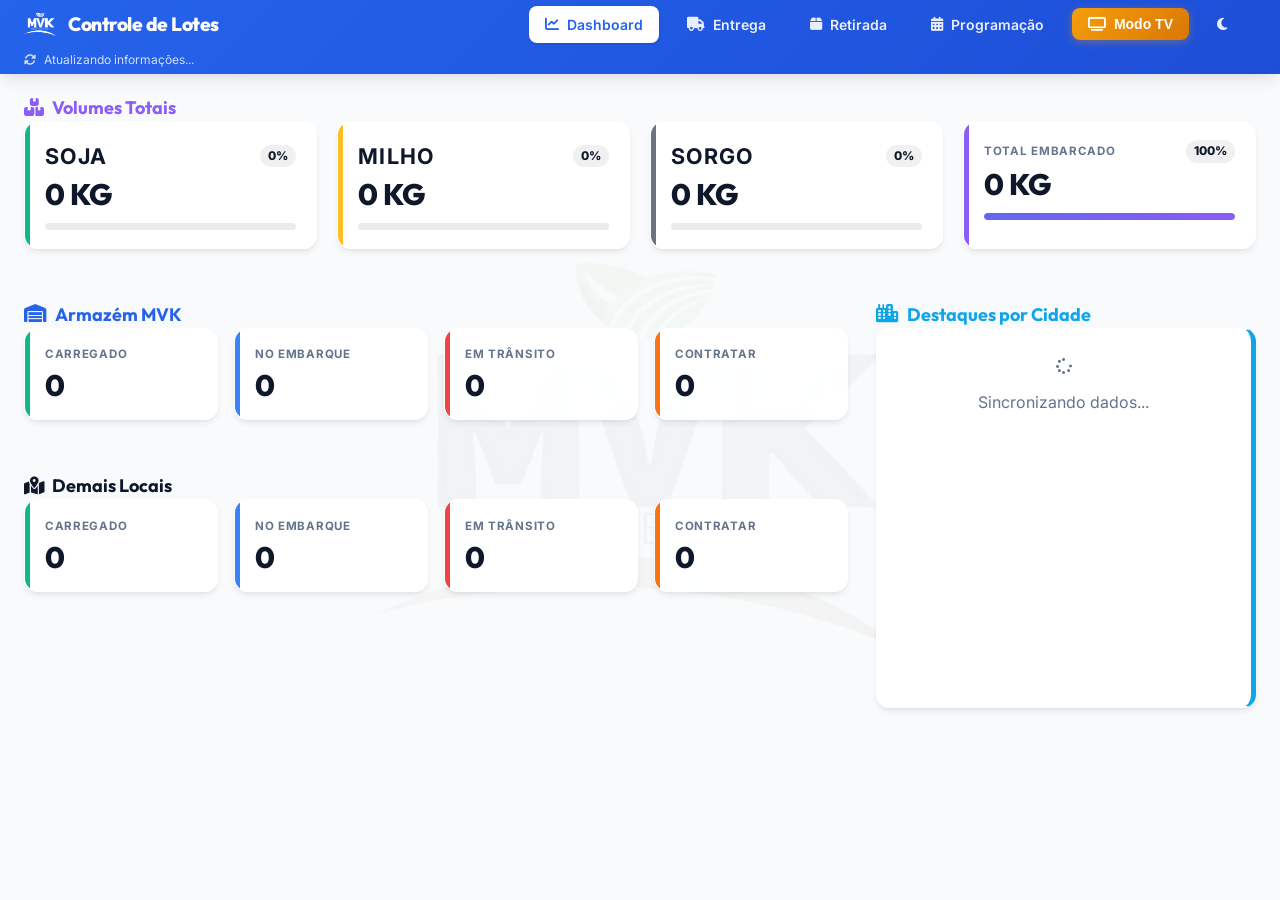
==== commit c9fbe377: "Ajuste do calculo de progresso por meta diaria, correcao do layout desktop e animacoes dinamicas de " ====
--- a/index.html
+++ b/index.html
@@ -109,51 +109,53 @@
         </div>
       </div>
 
-      <div class="tv-main-columns" id="tvMainColumns">
-        <div class="tv-section-group group-mvk">
-          <div class="section-title" style="color: var(--primary); display: flex; align-items: center; gap: 8px;">
-            <i class="fas fa-warehouse"></i> Armazém MVK
+      <div class="dashboard-main-area" id="dashboardMainArea">
+        <div class="status-columns-wrapper" id="statusColsWrapper">
+          <div class="tv-section-group group-mvk">
+            <div class="section-title" style="color: var(--primary); display: flex; align-items: center; gap: 8px;">
+              <i class="fas fa-warehouse"></i> Armazém MVK
+            </div>
+            <div class="stats-grid group-status-grid">
+              <div class="metric-card glass metric-carregado">
+                <div class="metric-label">Carregado</div>
+                <div class="metric-value" id="count-mvk-carregado">0</div>
+              </div>
+              <div class="metric-card glass metric-embarque">
+                <div class="metric-label">No Embarque</div>
+                <div class="metric-value" id="count-mvk-embarque">0</div>
+              </div>
+              <div class="metric-card glass metric-transito">
+                <div class="metric-label">Em Trânsito</div>
+                <div class="metric-value" id="count-mvk-transito">0</div>
+              </div>
+              <div class="metric-card glass metric-contratar">
+                <div class="metric-label">Contratar</div>
+                <div class="metric-value" id="count-mvk-contratar">0</div>
+              </div>
+            </div>
           </div>
-          <div class="stats-grid group-status-grid">
-            <div class="metric-card glass metric-carregado">
-              <div class="metric-label">Carregado</div>
-              <div class="metric-value" id="count-mvk-carregado">0</div>
-            </div>
-            <div class="metric-card glass metric-embarque">
-              <div class="metric-label">No Embarque</div>
-              <div class="metric-value" id="count-mvk-embarque">0</div>
-            </div>
-            <div class="metric-card glass metric-transito">
-              <div class="metric-label">Em Trânsito</div>
-              <div class="metric-value" id="count-mvk-transito">0</div>
-            </div>
-            <div class="metric-card glass metric-contratar">
-              <div class="metric-label">Contratar</div>
-              <div class="metric-value" id="count-mvk-contratar">0</div>
-            </div>
-          </div>
-        </div>
-
-        <div class="tv-section-group group-others">
-          <div class="section-title" style="color: var(--muted); display: flex; align-items: center; gap: 8px;">
-            <i class="fas fa-map-marked-alt"></i> Demais Locais
-          </div>
-          <div class="stats-grid group-status-grid">
-            <div class="metric-card glass metric-carregado">
-              <div class="metric-label">Carregado</div>
-              <div class="metric-value" id="count-others-carregado">0</div>
-            </div>
-            <div class="metric-card glass metric-embarque">
-              <div class="metric-label">No Embarque</div>
-              <div class="metric-value" id="count-others-embarque">0</div>
-            </div>
-            <div class="metric-card glass metric-transito">
-              <div class="metric-label">Em Trânsito</div>
-              <div class="metric-value" id="count-others-transito">0</div>
-            </div>
-            <div class="metric-card glass metric-contratar">
-              <div class="metric-label">Contratar</div>
-              <div class="metric-value" id="count-others-contratar">0</div>
+
+          <div class="tv-section-group group-others">
+            <div class="section-title" style="color: var(--muted); display: flex; align-items: center; gap: 8px;">
+              <i class="fas fa-map-marked-alt"></i> Demais Locais
+            </div>
+            <div class="stats-grid group-status-grid">
+              <div class="metric-card glass metric-carregado">
+                <div class="metric-label">Carregado</div>
+                <div class="metric-value" id="count-others-carregado">0</div>
+              </div>
+              <div class="metric-card glass metric-embarque">
+                <div class="metric-label">No Embarque</div>
+                <div class="metric-value" id="count-others-embarque">0</div>
+              </div>
+              <div class="metric-card glass metric-transito">
+                <div class="metric-label">Em Trânsito</div>
+                <div class="metric-value" id="count-others-transito">0</div>
+              </div>
+              <div class="metric-card glass metric-contratar">
+                <div class="metric-label">Contratar</div>
+                <div class="metric-value" id="count-others-contratar">0</div>
+              </div>
             </div>
           </div>
         </div>
@@ -427,41 +429,57 @@
         isValid: isValid
       };
     }
-    function calculateProdutosTotais(rowsObjects, produtoColIndex, pesoColIndex, destinoColIndex) {
-      let soja = 0, milho = 0, sorgo = 0;
+    function calculateProdutosTotais(rowsObjects, produtoColIndex, pesoColIndex, destinoColIndex, statusColIndex) {
+      let sojaProg = 0, milhoProg = 0, sorgoProg = 0;
+      let sojaCarr = 0, milhoCarr = 0, sorgoCarr = 0;
+
       rowsObjects.forEach(arr => {
         let destinoText = '';
-        if (destinoColIndex !== -1) {
-          if (Array.isArray(arr) && arr[destinoColIndex] !== undefined) {
-            destinoText = arr[destinoColIndex];
-          }
+        if (destinoColIndex !== -1 && Array.isArray(arr) && arr[destinoColIndex] !== undefined) {
+          destinoText = arr[destinoColIndex];
         }
         const { isValid } = extractContratoInfo(destinoText);
         if (!isValid) return;
+
         let produtoText = '';
-        if (produtoColIndex !== -1) {
-          if (Array.isArray(arr) && arr[produtoColIndex] !== undefined) {
-            produtoText = arr[produtoColIndex];
-          }
+        if (produtoColIndex !== -1 && Array.isArray(arr) && arr[produtoColIndex] !== undefined) {
+          produtoText = arr[produtoColIndex];
         }
         const produto = extractProduto(produtoText);
+
         let pesoText = '';
-        if (pesoColIndex !== -1) {
-          if (Array.isArray(arr) && arr[pesoColIndex] !== undefined) {
-            pesoText = arr[pesoColIndex];
-          }
+        if (pesoColIndex !== -1 && Array.isArray(arr) && arr[pesoColIndex] !== undefined) {
+          pesoText = arr[pesoColIndex];
         }
         const peso = parseNumber(pesoText);
-        if (isNaN(peso)) return;
+        if (isNaN(peso) || peso <= 0) return;
+
+        let statusText = '';
+        if (statusColIndex !== -1 && Array.isArray(arr) && arr[statusColIndex] !== undefined) {
+          statusText = arr[statusColIndex];
+        }
+        const isCarregado = normalizeText(statusText).includes('carregado');
+
         if (produto.includes('soja')) {
-          soja += peso;
+          sojaProg += peso;
+          if (isCarregado) sojaCarr += peso;
         } else if (produto.includes('milho')) {
-          milho += peso;
+          milhoProg += peso;
+          if (isCarregado) milhoCarr += peso;
         } else if (produto.includes('sorgo')) {
-          sorgo += peso;
+          sorgoProg += peso;
+          if (isCarregado) sorgoCarr += peso;
         }
       });
-      return { soja, milho, sorgo };
+
+      return {
+        soja: sojaCarr,
+        milho: milhoCarr,
+        sorgo: sorgoCarr,
+        sojaProg,
+        milhoProg,
+        sorgoProg
+      };
     }
     function updateLastUpdateTime() {
       const now = new Date();
@@ -547,12 +565,22 @@
     };
 
     function getWeatherIcon(code) {
-      if (code === 0) return '<i class="fas fa-sun" style="color: #fbbf24;"></i>';
-      if (code >= 1 && code <= 3) return '<i class="fas fa-cloud-sun" style="color: #f59e0b;"></i>';
-      if (code === 45 || code === 48) return '<i class="fas fa-smog" style="color: #94a3b8;"></i>';
-      if (code >= 51 && code <= 65) return '<i class="fas fa-cloud-showers-heavy" style="color: #3b82f6;"></i>';
-      if (code >= 95) return '<i class="fas fa-cloud-bolt" style="color: #6366f1;"></i>';
-      return '<i class="fas fa-cloud" style="color: #64748b;"></i>';
+      if (code === 0) {
+        return `<div class="weather-anim-box weather-anim-sun"><i class="fas fa-sun"></i></div>`;
+      }
+      if (code >= 1 && code <= 3) {
+        return `<div class="weather-anim-box weather-anim-cloud-sun"><i class="fas fa-sun anim-sun"></i><i class="fas fa-cloud anim-cloud"></i></div>`;
+      }
+      if (code === 45 || code === 48) {
+        return `<div class="weather-anim-box weather-anim-fog"><i class="fas fa-smog"></i></div>`;
+      }
+      if (code >= 51 && code <= 65) {
+        return `<div class="weather-anim-box weather-anim-rain"><i class="fas fa-cloud-showers-heavy"></i></div>`;
+      }
+      if (code >= 95) {
+        return `<div class="weather-anim-box weather-anim-storm"><i class="fas fa-cloud-bolt"></i></div>`;
+      }
+      return `<div class="weather-anim-box weather-anim-cloud"><i class="fas fa-cloud"></i></div>`;
     }
 
     function getWeatherDesc(code) {
@@ -1055,21 +1083,26 @@
       showToast(`Modo TV: ${next === 'cockpit' ? 'Cockpit' : 'Clássico'} ativado`, 'info');
     }
 
-    function updateGrainProgressBars(soja, milho, sorgo, total) {
-      const totalSafe = (total && total > 0) ? total : 1;
-      const pctSoja = total > 0 ? Math.round((soja / totalSafe) * 100) : 0;
-      const pctMilho = total > 0 ? Math.round((milho / totalSafe) * 100) : 0;
-      const pctSorgo = total > 0 ? Math.round((sorgo / totalSafe) * 100) : 0;
+    function updateGrainProgressBars(sojaCarr, sojaProg, milhoCarr, milhoProg, sorgoCarr, sorgoProg, totalCarr, totalProg) {
+      const calcPct = (carr, prog) => {
+        if (!prog || prog <= 0) return carr > 0 ? 100 : 0;
+        return Math.min(Math.round((carr / prog) * 100), 100);
+      };
+
+      const pctSoja = calcPct(sojaCarr, sojaProg);
+      const pctMilho = calcPct(milhoCarr, milhoProg);
+      const pctSorgo = calcPct(sorgoCarr, sorgoProg);
+      const pctTotal = calcPct(totalCarr, totalProg);
 
       const barSoja = document.getElementById('bar-soja');
       const barMilho = document.getElementById('bar-milho');
       const barSorgo = document.getElementById('bar-sorgo');
       const barTotal = document.getElementById('bar-total');
 
-      if (barSoja) barSoja.style.width = `${Math.min(pctSoja, 100)}%`;
-      if (barMilho) barMilho.style.width = `${Math.min(pctMilho, 100)}%`;
-      if (barSorgo) barSorgo.style.width = `${Math.min(pctSorgo, 100)}%`;
-      if (barTotal) barTotal.style.width = total > 0 ? '100%' : '0%';
+      if (barSoja) barSoja.style.width = `${pctSoja}%`;
+      if (barMilho) barMilho.style.width = `${pctMilho}%`;
+      if (barSorgo) barSorgo.style.width = `${pctSorgo}%`;
+      if (barTotal) barTotal.style.width = `${pctTotal}%`;
 
       const pctSojaEl = document.getElementById('pct-soja');
       const pctMilhoEl = document.getElementById('pct-milho');
@@ -1079,7 +1112,7 @@
       if (pctSojaEl) pctSojaEl.textContent = `${pctSoja}%`;
       if (pctMilhoEl) pctMilhoEl.textContent = `${pctMilho}%`;
       if (pctSorgoEl) pctSorgoEl.textContent = `${pctSorgo}%`;
-      if (pctTotalEl) pctTotalEl.textContent = total > 0 ? '100%' : '0%';
+      if (pctTotalEl) pctTotalEl.textContent = `${pctTotal}%`;
     }
 
     function toggleTvMode() {
@@ -1256,18 +1289,20 @@
         animateValue('count-others-transito', othersStatusCounts.transito, 2000);
         animateValue('count-others-contratar', othersStatusCounts.contratar, 2000);
 
-        const produtosTotais = calculateProdutosTotais(rowsArrProgFiltered, 1, 9, 2);
+        const produtosTotais = calculateProdutosTotais(rowsArrProgFiltered, 1, 9, 2, statusIndex);
         globalProdutosTotais.soja = produtosTotais.soja;
         globalProdutosTotais.milho = produtosTotais.milho;
         globalProdutosTotais.sorgo = produtosTotais.sorgo;
         const totalEmbarcado = produtosTotais.soja + produtosTotais.milho + produtosTotais.sorgo;
+        const totalProgramado = produtosTotais.sojaProg + produtosTotais.milhoProg + produtosTotais.sorgoProg;
         globalProdutosTotais.total = totalEmbarcado;
+        globalProdutosTotais.totalProgramado = totalProgramado;
         
         animateValue('count-soja', produtosTotais.soja, 2000, 'KG');
         animateValue('count-milho', produtosTotais.milho, 2000, 'KG');
         animateValue('count-sorgo', produtosTotais.sorgo, 2000, 'KG');
         animateValue('count-total', totalEmbarcado, 2000, 'KG');
-        updateGrainProgressBars(produtosTotais.soja, produtosTotais.milho, produtosTotais.sorgo, totalEmbarcado);
+        updateGrainProgressBars(produtosTotais.soja, produtosTotais.sojaProg, produtosTotais.milho, produtosTotais.milhoProg, produtosTotais.sorgo, produtosTotais.sorgoProg, totalEmbarcado, totalProgramado);
 
         updateCityHighlights(rowsArrProgFiltered, 2, 9, 1);
 
--- a/style.css
+++ b/style.css
@@ -1007,26 +1007,159 @@
     box-shadow: 0 0 10px rgba(139, 92, 246, 0.5);
 }
 
-/* Agrupamentos de seção e colunas */
+/* =========================================================
+   🌤️ ANIMAÇÕES DE CLIMA E ÍCONES VIVOS
+   ========================================================= */
+.weather-anim-box {
+    display: inline-flex;
+    align-items: center;
+    justify-content: center;
+    position: relative;
+    vertical-align: middle;
+}
+
+/* Sol girando suavemente com pulsação de luz dourada */
+.weather-anim-sun i {
+    color: #fbbf24;
+    display: inline-block;
+    animation: sunRotate 12s linear infinite, sunPulse 3s ease-in-out infinite alternate;
+}
+
+@keyframes sunRotate {
+    from { transform: rotate(0deg); }
+    to { transform: rotate(360deg); }
+}
+
+@keyframes sunPulse {
+    0% { transform: scale(1); filter: drop-shadow(0 0 4px rgba(251, 191, 36, 0.5)); }
+    100% { transform: scale(1.1); filter: drop-shadow(0 0 16px rgba(245, 158, 11, 0.9)); }
+}
+
+/* Sol com nuvem flutuando */
+.weather-anim-cloud-sun {
+    position: relative;
+    width: 1.3em;
+    height: 1.1em;
+}
+
+.weather-anim-cloud-sun .anim-sun {
+    position: absolute;
+    top: -2px;
+    right: 0px;
+    color: #fbbf24;
+    font-size: 0.85em;
+    animation: sunRotate 12s linear infinite;
+}
+
+.weather-anim-cloud-sun .anim-cloud {
+    position: absolute;
+    bottom: 0;
+    left: 0;
+    color: #94a3b8;
+    font-size: 0.95em;
+    animation: cloudFloat 4s ease-in-out infinite alternate;
+}
+
+@keyframes cloudFloat {
+    0% { transform: translateX(0); }
+    100% { transform: translateX(4px); }
+}
+
+/* Chuva caindo suavemente */
+.weather-anim-rain i {
+    color: #3b82f6;
+    animation: rainBounce 2s ease-in-out infinite alternate, rainGlow 2.5s infinite;
+}
+
+@keyframes rainBounce {
+    0% { transform: translateY(0); }
+    100% { transform: translateY(-3px); }
+}
+
+@keyframes rainGlow {
+    0%, 100% { filter: drop-shadow(0 0 4px rgba(59, 130, 246, 0.4)); }
+    50% { filter: drop-shadow(0 0 12px rgba(59, 130, 246, 0.8)); }
+}
+
+/* Tempestade com relâmpago */
+.weather-anim-storm i {
+    color: #8b5cf6;
+    animation: stormShake 3s ease-in-out infinite;
+}
+
+@keyframes stormShake {
+    0%, 88%, 100% { transform: scale(1); filter: drop-shadow(0 0 4px rgba(139, 92, 246, 0.4)); }
+    90% { transform: scale(1.15) rotate(-2deg); filter: drop-shadow(0 0 18px #fbbf24); color: #fbbf24; }
+    94% { transform: scale(1.08) rotate(2deg); filter: drop-shadow(0 0 14px rgba(139, 92, 246, 0.9)); color: #8b5cf6; }
+}
+
+/* Nevoeiro */
+.weather-anim-fog i {
+    color: #94a3b8;
+    animation: fogDrift 4s ease-in-out infinite alternate;
+}
+
+@keyframes fogDrift {
+    0% { transform: translateX(-3px); opacity: 0.8; }
+    100% { transform: translateX(3px); opacity: 1; }
+}
+
+/* Nuvem */
+.weather-anim-cloud i {
+    color: #64748b;
+    animation: cloudFloat 5s ease-in-out infinite alternate;
+}
+
+/* =========================================================
+   LAYOUT DO DASHBOARD (MODO NORMAL DESKTOP / PC)
+   ========================================================= */
+.dashboard-composite {
+    display: flex;
+    flex-direction: column;
+    gap: 1.75rem;
+    margin-bottom: 2rem;
+}
+
 .tv-section-group {
-    margin-bottom: 1.5rem;
-}
-
-.tv-section-group:last-child {
     margin-bottom: 0;
 }
 
-.tv-main-columns {
+.volumes-grid {
     display: grid;
-    grid-template-columns: 1fr 1fr 380px;
-    gap: 1.5rem;
+    grid-template-columns: repeat(4, 1fr);
+    gap: 1.25rem;
+}
+
+.dashboard-main-area {
+    display: grid;
+    grid-template-columns: 1fr 380px;
+    gap: 1.75rem;
     align-items: stretch;
+}
+
+.status-columns-wrapper {
+    display: flex;
+    flex-direction: column;
+    gap: 1.75rem;
 }
 
 .group-status-grid {
     display: grid;
-    grid-template-columns: repeat(2, 1fr);
+    grid-template-columns: repeat(4, 1fr);
     gap: 1rem;
+}
+
+.sidebar-column.group-city {
+    display: flex;
+    flex-direction: column;
+}
+
+.sidebar-column.group-city .city-highlights-card {
+    flex: 1;
+    min-height: 380px;
+    display: flex;
+    flex-direction: column;
+    justify-content: space-between;
 }
 
 /* =========================================================
@@ -1157,7 +1290,7 @@
     font-size: clamp(0.7rem, 0.8vw, 1rem);
 }
 
-body.tv-mode-active .tv-main-columns {
+body.tv-mode-active .dashboard-main-area {
     display: grid;
     grid-template-columns: 1fr 1fr clamp(340px, 28vw, 480px);
     gap: clamp(1rem, 1.8vw, 2rem);
@@ -1166,6 +1299,10 @@
     align-items: stretch;
 }
 
+body.tv-mode-active .status-columns-wrapper {
+    display: contents;
+}
+
 body.tv-mode-active .group-mvk,
 body.tv-mode-active .group-others,
 body.tv-mode-active .group-city {
@@ -1176,7 +1313,7 @@
     margin-bottom: 0;
 }
 
-body.tv-mode-active .tv-main-columns .section-title {
+body.tv-mode-active .dashboard-main-area .section-title {
     font-size: clamp(1.1rem, 1.3vw, 1.6rem);
     margin-bottom: clamp(0.35rem, 0.8vh, 0.65rem) !important;
 }
@@ -1341,17 +1478,22 @@
    OPÇÃO DE VOLTAR PARA O LAYOUT CLÁSSICO (data-tv-layout="classic")
    ========================================================= */
 body.tv-mode-active[data-tv-layout="classic"] .dashboard-composite {
+    display: flex;
+    flex-direction: column;
+    height: 100%;
+}
+
+body.tv-mode-active[data-tv-layout="classic"] .dashboard-main-area {
     display: grid;
     grid-template-columns: 1fr clamp(360px, 28vw, 520px);
     gap: clamp(1.2rem, 2.2vw, 2.5rem);
 }
 
-body.tv-mode-active[data-tv-layout="classic"] .group-volumes {
-    flex: 1;
-}
-
-body.tv-mode-active[data-tv-layout="classic"] .tv-main-columns {
-    display: contents;
+body.tv-mode-active[data-tv-layout="classic"] .status-columns-wrapper {
+    display: flex;
+    flex-direction: column;
+    justify-content: space-between;
+    height: 100%;
 }
 
 body.tv-mode-active[data-tv-layout="classic"] .group-status-grid {
@@ -1376,11 +1518,7 @@
    RESPONSIVIDADE E AJUSTES DE TELAS
    ========================================================= */
 @media (max-width: 1100px) {
-    .dashboard-composite {
-        grid-template-columns: 1fr;
-    }
-    
-    .tv-main-columns {
+    .dashboard-main-area {
         grid-template-columns: 1fr;
     }
     
@@ -1406,7 +1544,7 @@
         justify-content: flex-start;
     }
     
-    .stats-grid,
+    .volumes-grid,
     .group-status-grid {
         grid-template-columns: 1fr 1fr;
     }
@@ -1418,7 +1556,7 @@
 }
 
 @media (max-width: 480px) {
-    .stats-grid,
+    .volumes-grid,
     .group-status-grid {
         grid-template-columns: 1fr;
     }
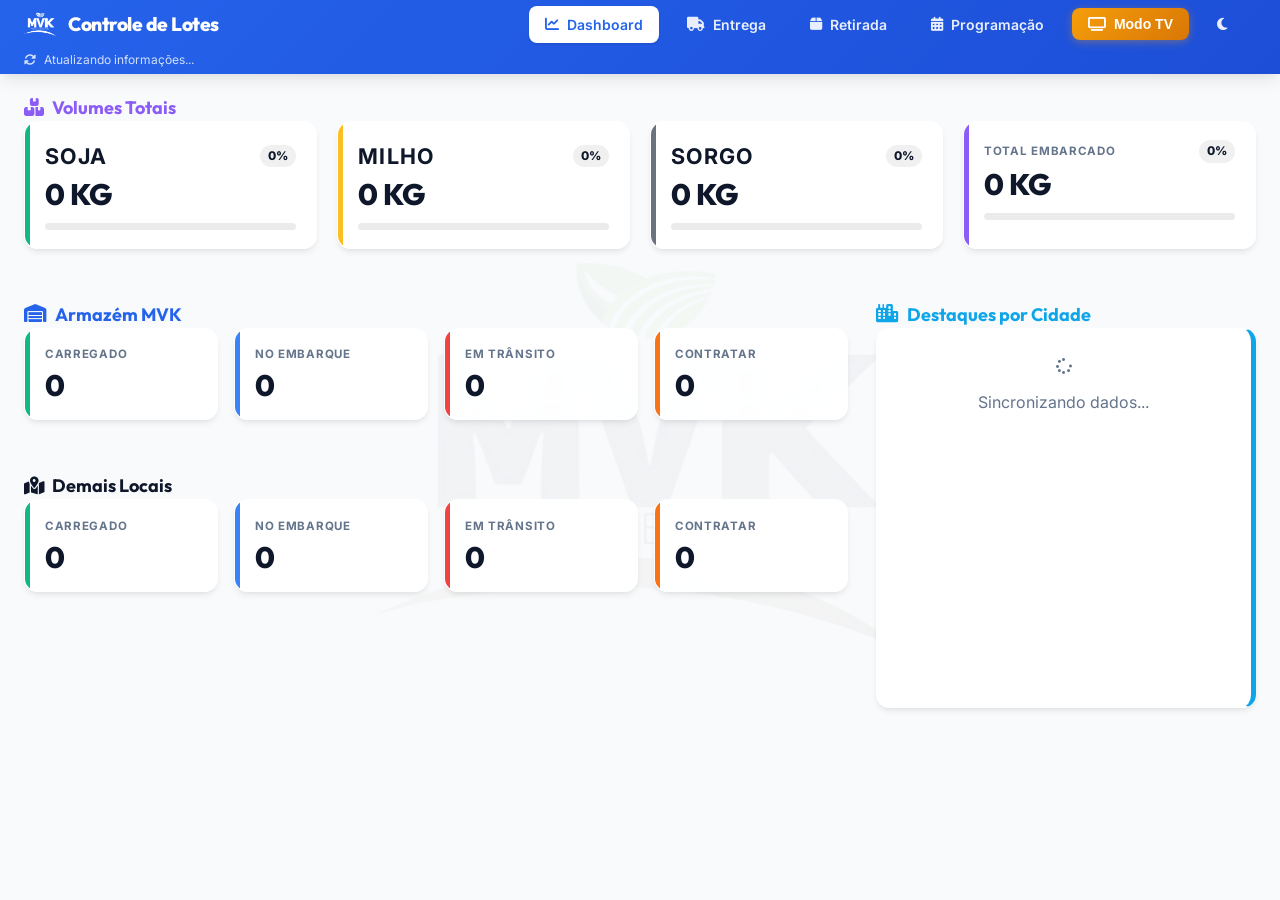
==== commit 5be5f3ba: "Enriquecimento do card Destaques por Cidade (Modo TV/Desktop) e correcao do calculo percentual dos v" ====
--- a/index.html
+++ b/index.html
@@ -99,11 +99,11 @@
           <div class="metric-card glass metric-total" id="card-total-embarcado">
             <div class="metric-header-row">
               <div class="metric-label">Total Embarcado</div>
-              <span class="metric-pct" id="pct-total">100%</span>
+              <span class="metric-pct" id="pct-total">0%</span>
             </div>
             <div class="metric-value" id="count-total">0 KG</div>
             <div class="grain-bar-track">
-              <div class="grain-bar-fill bar-fill-total" id="bar-total" style="width: 100%;"></div>
+              <div class="grain-bar-fill bar-fill-total" id="bar-total" style="width: 0%;"></div>
             </div>
           </div>
         </div>
@@ -447,28 +447,35 @@
         }
         const produto = extractProduto(produtoText);
 
-        let pesoText = '';
-        if (pesoColIndex !== -1 && Array.isArray(arr) && arr[pesoColIndex] !== undefined) {
-          pesoText = arr[pesoColIndex];
-        }
-        const peso = parseNumber(pesoText);
-        if (isNaN(peso) || peso <= 0) return;
-
         let statusText = '';
         if (statusColIndex !== -1 && Array.isArray(arr) && arr[statusColIndex] !== undefined) {
           statusText = arr[statusColIndex];
         }
         const isCarregado = normalizeText(statusText).includes('carregado');
 
+        let pesoReal = 0;
+        if (pesoColIndex !== -1 && Array.isArray(arr) && arr[pesoColIndex] !== undefined) {
+          pesoReal = parseNumber(arr[pesoColIndex]);
+          if (isNaN(pesoReal) || pesoReal < 0) pesoReal = 0;
+        }
+
+        let pesoEstimado = 0;
+        if (Array.isArray(arr) && arr[8] !== undefined) {
+          pesoEstimado = extractWeightFromColumnI(arr[8]);
+        }
+
+        const pesoEfetivo = pesoReal > 0 ? pesoReal : pesoEstimado;
+        if (pesoEfetivo <= 0) return;
+
         if (produto.includes('soja')) {
-          sojaProg += peso;
-          if (isCarregado) sojaCarr += peso;
+          sojaProg += pesoEfetivo;
+          if (isCarregado) sojaCarr += (pesoReal > 0 ? pesoReal : pesoEfetivo);
         } else if (produto.includes('milho')) {
-          milhoProg += peso;
-          if (isCarregado) milhoCarr += peso;
+          milhoProg += pesoEfetivo;
+          if (isCarregado) milhoCarr += (pesoReal > 0 ? pesoReal : pesoEfetivo);
         } else if (produto.includes('sorgo')) {
-          sorgoProg += peso;
-          if (isCarregado) sorgoCarr += peso;
+          sorgoProg += pesoEfetivo;
+          if (isCarregado) sorgoCarr += (pesoReal > 0 ? pesoReal : pesoEfetivo);
         }
       });
 
@@ -620,31 +627,37 @@
       const cityNorm = city.toUpperCase().trim();
       const coords = await getCityCoords(city);
       
-      const cacheKey = `weather_cache_${cityNorm}`;
+      const cacheKey = `weather_cache_v2_${cityNorm}`;
       const cached = localStorage.getItem(cacheKey);
       if (cached) {
-        const decoded = JSON.parse(cached);
-        const age = (Date.now() - decoded.timestamp) / (1000 * 60 * 60);
-        if (age < 1) return decoded.weather;
+        try {
+          const decoded = JSON.parse(cached);
+          const age = (Date.now() - decoded.timestamp) / (1000 * 60 * 60);
+          if (age < 1) return decoded.weather;
+        } catch (e) {}
       }
 
       try {
-        const url = `https://api.open-meteo.com/v1/forecast?latitude=${coords.lat}&longitude=${coords.lon}&current_weather=true`;
+        const url = `https://api.open-meteo.com/v1/forecast?latitude=${coords.lat}&longitude=${coords.lon}&current_weather=true&daily=temperature_2m_max,temperature_2m_min,precipitation_sum,precipitation_probability_max&timezone=America%2FSao_Paulo`;
         const resp = await fetch(url);
         const data = await resp.json();
         const weather = {
           temp: Math.round(data.current_weather.temperature),
-          code: data.current_weather.weathercode
+          code: data.current_weather.weathercode,
+          tempMin: (data.daily && data.daily.temperature_2m_min && data.daily.temperature_2m_min[0] !== undefined) ? Math.round(data.daily.temperature_2m_min[0]) : null,
+          tempMax: (data.daily && data.daily.temperature_2m_max && data.daily.temperature_2m_max[0] !== undefined) ? Math.round(data.daily.temperature_2m_max[0]) : null,
+          rainMm: (data.daily && data.daily.precipitation_sum && data.daily.precipitation_sum[0] !== undefined) ? (Math.round(data.daily.precipitation_sum[0] * 10) / 10) : 0,
+          rainProb: (data.daily && data.daily.precipitation_probability_max && data.daily.precipitation_probability_max[0] !== undefined) ? data.daily.precipitation_probability_max[0] : null
         };
         localStorage.setItem(cacheKey, JSON.stringify({ timestamp: Date.now(), weather }));
         return weather;
       } catch (e) {
         console.error('Weather Error:', e);
-        return { temp: '--', code: -1 };
-      }
-    }
-
-    async function updateCityHighlights(rowsArr, destinoIndex, pesoIndex, produtoIndex) {
+        return { temp: '--', code: -1, tempMin: null, tempMax: null, rainMm: 0, rainProb: null };
+      }
+    }
+
+    async function updateCityHighlights(rowsArr, destinoIndex, pesoIndex, produtoIndex, statusIndex, placaColIndex) {
       const summary = {};
       rowsArr.forEach(arr => {
         const destinoText = arr[destinoIndex] || '';
@@ -652,14 +665,56 @@
         if (!isValid) return;
 
         const city = destino.split('/')[0].split('-')[0].trim().toUpperCase();
+        let uf = '';
+        if (destino.includes('-')) {
+          const parts = destino.split('-');
+          const pUf = parts[parts.length - 1].trim().toUpperCase();
+          if (pUf.length === 2) uf = pUf;
+        } else if (destino.includes('/')) {
+          const parts = destino.split('/');
+          const pUf = parts[parts.length - 1].trim().toUpperCase();
+          if (pUf.length === 2) uf = pUf;
+        }
+
         const peso = parseNumber(arr[pesoIndex]);
+        const validPeso = isNaN(peso) ? 0 : peso;
         const produtoRaw = extractProduto(arr[produtoIndex] || '');
-        const produto = produtoRaw.includes('soja') ? 'SOJA' : (produtoRaw.includes('milho') ? 'MILHO' : 'OUTROS');
-
-        if (!summary[city]) summary[city] = { total: 0, produtos: {} };
-        const validPeso = isNaN(peso) ? 0 : peso;
+        const produto = produtoRaw.includes('soja') ? 'SOJA' : (produtoRaw.includes('milho') ? 'MILHO' : (produtoRaw.includes('sorgo') ? 'SORGO' : 'OUTROS'));
+
+        const placa = (placaColIndex !== undefined && arr[placaColIndex]) ? String(arr[placaColIndex]).trim().toUpperCase() : '';
+        const statusText = (statusIndex !== undefined && arr[statusIndex]) ? normalizeText(String(arr[statusIndex])) : '';
+
+        if (!summary[city]) {
+          summary[city] = {
+            city: city,
+            uf: uf,
+            total: 0,
+            totalCarregado: 0,
+            produtos: {},
+            placas: new Set(),
+            statusCounts: { carregado: 0, embarque: 0, transito: 0, contratar: 0 },
+            rowCount: 0
+          };
+        }
+
         summary[city].total += validPeso;
+        summary[city].rowCount++;
         summary[city].produtos[produto] = (summary[city].produtos[produto] || 0) + validPeso;
+
+        if (placa) {
+          summary[city].placas.add(placa);
+        }
+
+        if (statusText.includes('carregado')) {
+          summary[city].totalCarregado += validPeso;
+          summary[city].statusCounts.carregado++;
+        } else if (statusText.includes('embarque') || statusText.includes('no embarque')) {
+          summary[city].statusCounts.embarque++;
+        } else if (statusText.includes('transito') || statusText.includes('em transito')) {
+          summary[city].statusCounts.transito++;
+        } else if (statusText.includes('contratar')) {
+          summary[city].statusCounts.contratar++;
+        }
       });
 
       const sortedCities = Object.entries(summary)
@@ -679,52 +734,98 @@
       }
 
       let html = '';
-      for (const [city, data] of sortedCities) {
-        const idx = sortedCities.indexOf(sortedCities.find(x => x[0] === city));
+      for (let idx = 0; idx < sortedCities.length; idx++) {
+        const [city, data] = sortedCities[idx];
         const weather = await fetchCityWeather(city);
         
         const prodKeys = Object.keys(data.produtos);
-        let prodContent = '';
+        let prodSubtitle = '';
+        if (prodKeys.length === 1) {
+          prodSubtitle = `(100% ${prodKeys[0]})`;
+        } else {
+          const parts = prodKeys.map(p => {
+            const pct = data.total > 0 ? Math.round((data.produtos[p] / data.total) * 100) : 0;
+            return `${pct}% ${p}`;
+          });
+          prodSubtitle = parts.join(' • ');
+        }
+
+        const totalCaminhoes = data.placas.size > 0 ? data.placas.size : (data.rowCount || 1);
+        const caminhoesLabel = totalCaminhoes === 1 ? '1 Caminhão' : `${totalCaminhoes} Caminhões`;
+
+        // Status summary tags
+        const statusParts = [];
+        if (data.statusCounts.carregado > 0) statusParts.push(`<b>${data.statusCounts.carregado}</b> Carregado${data.statusCounts.carregado > 1 ? 's' : ''}`);
+        if (data.statusCounts.transito > 0) statusParts.push(`<b>${data.statusCounts.transito}</b> Em Trânsito`);
+        if (data.statusCounts.embarque > 0) statusParts.push(`<b>${data.statusCounts.embarque}</b> No Embarque`);
+        if (data.statusCounts.contratar > 0) statusParts.push(`<b>${data.statusCounts.contratar}</b> A Contratar`);
         
-        if (prodKeys.length === 1) {
-          // Single product: Show only a special "Total" row to save space
-          const p = prodKeys[0];
-          prodContent = `
-            <div class="shipment-row shipment-total-row">
-              <span class="shipment-label">${p} (TOTAL)</span>
-              <span class="shipment-value">${formatNumber(data.total)} KG</span>
-            </div>`;
-        } else {
-          // Multiple products: Show breakdown + total
-          const prodRows = prodKeys.map(p => `
-            <div class="shipment-row">
-              <span class="shipment-label">${p}</span>
-              <span class="shipment-value">${formatNumber(data.produtos[p])} KG</span>
-            </div>
-          `).join('');
-          
-          prodContent = `
-            ${prodRows}
-            <div class="shipment-row shipment-total-row">
-              <span class="shipment-label">TOTAL</span>
-              <span class="shipment-value">${formatNumber(data.total)} KG</span>
-            </div>`;
-        }
+        const statusSummaryText = statusParts.length > 0 ? statusParts.join(' • ') : 'Programação em andamento';
+
+        const percentCarregado = data.total > 0 ? Math.min(100, Math.round((data.totalCarregado / data.total) * 100)) : 0;
+
+        // Rain and temp string
+        let rainString = '0mm';
+        if (weather.rainMm > 0) {
+          rainString = `${weather.rainMm}mm`;
+        }
+        if (weather.rainProb !== null && weather.rainProb !== undefined) {
+          rainString += ` (${weather.rainProb}%)`;
+        }
+
+        let tempRange = '';
+        if (weather.tempMin !== null && weather.tempMax !== null) {
+          tempRange = ` • 🌡️ ${weather.tempMin}°C / ${weather.tempMax}°C`;
+        }
+
+        const rankingBadge = idx === 0 ? '🏆 #1 NO DIA' : `#${idx + 1} NO DIA`;
+        const ufDisplay = data.uf ? ` - ${data.uf}` : '';
 
         html += `
           <div class="carousel-item ${idx === 0 ? 'active' : ''}">
-            <div class="city-name-large" style="margin-top: 0;">${city}</div>
-            
-            <div class="shipment-details-large">
-              <div class="weather-header" style="margin-bottom: 0.25rem;">Volumes do Dia</div>
-              ${prodContent}
-            </div>
-
-            <div class="weather-card" style="margin-top: 8px;">
+            <div class="city-header-row">
+              <div class="city-title-wrapper">
+                <div class="city-name-large">${city}${ufDisplay}</div>
+              </div>
+              <div class="city-rank-badge ${idx === 0 ? 'top-rank' : ''}">${rankingBadge}</div>
+            </div>
+
+            <div class="city-kpi-grid">
+              <div class="city-kpi-card">
+                <div class="city-kpi-label"><i class="fas fa-boxes-stacked"></i> Volume Total</div>
+                <div class="city-kpi-value">${formatNumber(data.total)} <span class="city-kpi-unit">KG</span></div>
+                <div class="city-kpi-sub">${prodSubtitle}</div>
+              </div>
+
+              <div class="city-kpi-card">
+                <div class="city-kpi-label"><i class="fas fa-truck"></i> Veículos</div>
+                <div class="city-kpi-value">${caminhoesLabel}</div>
+                <div class="city-kpi-sub">Programados no dia</div>
+              </div>
+            </div>
+
+            <div class="city-progress-card">
+              <div class="city-progress-header">
+                <span class="city-progress-label"><i class="fas fa-tasks"></i> Andamento</span>
+                <span class="city-progress-pct">${percentCarregado}% Carregado</span>
+              </div>
+              <div class="city-progress-bar-bg">
+                <div class="city-progress-bar-fill" style="width: ${percentCarregado}%;"></div>
+              </div>
+              <div class="city-status-badges">${statusSummaryText}</div>
+            </div>
+
+            <div class="weather-card">
               <div class="weather-main">
                 <div class="weather-icon-large">${getWeatherIcon(weather.code)}</div>
-                <div class="weather-temp-large">${weather.temp}°C</div>
-                <div class="weather-condition">${getWeatherDesc(weather.code)}</div>
+                <div class="weather-temp-info">
+                  <div class="weather-temp-large">${weather.temp}°C</div>
+                  <div class="weather-condition">${getWeatherDesc(weather.code)}</div>
+                </div>
+              </div>
+              <div class="weather-sub-info">
+                <div class="weather-sub-item"><i class="fas fa-droplet"></i> Chuva: ${rainString}</div>
+                ${tempRange ? `<div class="weather-sub-item">${tempRange.replace(' • ', '')}</div>` : ''}
               </div>
             </div>
           </div>`;
@@ -1304,7 +1405,7 @@
         animateValue('count-total', totalEmbarcado, 2000, 'KG');
         updateGrainProgressBars(produtosTotais.soja, produtosTotais.sojaProg, produtosTotais.milho, produtosTotais.milhoProg, produtosTotais.sorgo, produtosTotais.sorgoProg, totalEmbarcado, totalProgramado);
 
-        updateCityHighlights(rowsArrProgFiltered, 2, 9, 1);
+        updateCityHighlights(rowsArrProgFiltered, 2, 9, 1, statusIndex, placaColIndex);
 
         const clientesComPesoFuturo = await groupByContract(rowsArrProg, 2, 7, statusIndex, freteIndex, transportadoraIndex, true);
         const clientesParaHoje = await groupByContract(rowsArrProgFiltered, 2, 7, statusIndex, freteIndex, transportadoraIndex, false);
--- a/style.css
+++ b/style.css
@@ -608,16 +608,209 @@
     color: var(--text-muted);
 }
 
+/* City Highlights - Enriched Layout */
+.city-header-row {
+    display: flex;
+    justify-content: space-between;
+    align-items: center;
+    gap: 0.5rem;
+    margin-bottom: 0.6rem;
+}
+
+.city-title-wrapper {
+    flex: 1;
+    min-width: 0;
+}
+
+.city-name-large {
+    font-family: 'Outfit', sans-serif;
+    font-size: 1.55rem;
+    font-weight: 800;
+    color: var(--primary);
+    margin-bottom: 0;
+    line-height: 1.15;
+    word-break: break-word;
+}
+
+.city-rank-badge {
+    font-size: 0.72rem;
+    font-weight: 800;
+    text-transform: uppercase;
+    letter-spacing: 0.05em;
+    padding: 0.25rem 0.65rem;
+    border-radius: 2rem;
+    background: rgba(0, 0, 0, 0.06);
+    color: var(--text-muted);
+    white-space: nowrap;
+    border: 1px solid rgba(0, 0, 0, 0.08);
+}
+
+.city-rank-badge.top-rank {
+    background: linear-gradient(135deg, #f59e0b, #d97706);
+    color: #ffffff;
+    border: none;
+    box-shadow: 0 2px 8px rgba(245, 158, 11, 0.35);
+}
+
+[data-theme="dark"] .city-rank-badge {
+    background: rgba(255, 255, 255, 0.08);
+    border-color: rgba(255, 255, 255, 0.12);
+    color: var(--text-muted);
+}
+
+.city-kpi-grid {
+    display: grid;
+    grid-template-columns: 1fr 1fr;
+    gap: 0.6rem;
+    margin-bottom: 0.6rem;
+}
+
+.city-kpi-card {
+    background: rgba(255, 255, 255, 0.65);
+    border: 1px solid rgba(255, 255, 255, 0.5);
+    border-radius: 0.85rem;
+    padding: 0.65rem 0.85rem;
+    display: flex;
+    flex-direction: column;
+    justify-content: center;
+    box-shadow: 0 2px 6px rgba(0, 0, 0, 0.03);
+}
+
+[data-theme="dark"] .city-kpi-card {
+    background: rgba(255, 255, 255, 0.04);
+    border-color: rgba(255, 255, 255, 0.08);
+}
+
+.city-kpi-label {
+    font-size: 0.68rem;
+    font-weight: 700;
+    text-transform: uppercase;
+    letter-spacing: 0.05em;
+    color: var(--text-muted);
+    margin-bottom: 0.2rem;
+    display: flex;
+    align-items: center;
+    gap: 0.35rem;
+}
+
+.city-kpi-label i {
+    color: var(--primary);
+}
+
+.city-kpi-value {
+    font-size: 1.15rem;
+    font-weight: 900;
+    font-family: 'Outfit', sans-serif;
+    color: var(--text-main);
+    line-height: 1.1;
+}
+
+.city-kpi-unit {
+    font-size: 0.75rem;
+    font-weight: 700;
+    color: var(--text-muted);
+}
+
+.city-kpi-sub {
+    font-size: 0.68rem;
+    font-weight: 600;
+    color: var(--primary);
+    margin-top: 0.25rem;
+    white-space: nowrap;
+    overflow: hidden;
+    text-overflow: ellipsis;
+}
+
+.city-progress-card {
+    background: rgba(255, 255, 255, 0.65);
+    border: 1px solid rgba(255, 255, 255, 0.5);
+    border-radius: 0.85rem;
+    padding: 0.65rem 0.85rem;
+    margin-bottom: 0.6rem;
+    box-shadow: 0 2px 6px rgba(0, 0, 0, 0.03);
+}
+
+[data-theme="dark"] .city-progress-card {
+    background: rgba(255, 255, 255, 0.04);
+    border-color: rgba(255, 255, 255, 0.08);
+}
+
+.city-progress-header {
+    display: flex;
+    justify-content: space-between;
+    align-items: center;
+    margin-bottom: 0.35rem;
+}
+
+.city-progress-label {
+    font-size: 0.68rem;
+    font-weight: 700;
+    text-transform: uppercase;
+    letter-spacing: 0.05em;
+    color: var(--text-muted);
+    display: flex;
+    align-items: center;
+    gap: 0.35rem;
+}
+
+.city-progress-label i {
+    color: var(--primary);
+}
+
+.city-progress-pct {
+    font-size: 0.72rem;
+    font-weight: 800;
+    color: var(--primary);
+}
+
+.city-progress-bar-bg {
+    width: 100%;
+    height: 8px;
+    background: rgba(0, 0, 0, 0.08);
+    border-radius: 4px;
+    overflow: hidden;
+    margin-bottom: 0.4rem;
+}
+
+[data-theme="dark"] .city-progress-bar-bg {
+    background: rgba(255, 255, 255, 0.1);
+}
+
+.city-progress-bar-fill {
+    height: 100%;
+    background: linear-gradient(90deg, #3b82f6, #10b981);
+    border-radius: 4px;
+    transition: width 0.8s ease-in-out;
+}
+
+.city-status-badges {
+    font-size: 0.72rem;
+    font-weight: 600;
+    color: var(--text-main);
+    line-height: 1.3;
+}
+
+.city-status-badges b {
+    color: var(--primary);
+    font-weight: 800;
+}
+
 /* Weather Display */
 .weather-card {
-    margin: 0.75rem 0 0 0;
+    margin: auto 0 0 0;
     padding: 0.75rem 1rem;
-    background: rgba(255, 255, 255, 0.6);
+    background: rgba(255, 255, 255, 0.65);
     border-radius: 0.85rem;
     display: flex;
     align-items: center;
     justify-content: space-between;
-    border: 1px solid rgba(255, 255, 255, 0.4);
+    border: 1px solid rgba(255, 255, 255, 0.5);
+    box-shadow: 0 2px 6px rgba(0, 0, 0, 0.03);
+}
+
+[data-theme="dark"] .weather-card {
+    background: rgba(255, 255, 255, 0.04);
+    border-color: rgba(255, 255, 255, 0.08);
 }
 
 .weather-header {
@@ -639,70 +832,45 @@
     font-size: 2.2rem;
 }
 
+.weather-temp-info {
+    display: flex;
+    flex-direction: column;
+}
+
 .weather-temp-large {
-    font-size: 1.8rem;
+    font-size: 1.6rem;
     font-weight: 800;
     font-family: 'Outfit', sans-serif;
+    line-height: 1.1;
 }
 
 .weather-condition {
-    font-size: 0.8rem;
+    font-size: 0.75rem;
     font-weight: 600;
     color: var(--text-muted);
     text-transform: capitalize;
 }
 
-.city-name-large {
-    font-family: 'Outfit', sans-serif;
-    font-size: 1.65rem;
-    font-weight: 800;
-    color: var(--primary);
-    margin-bottom: 0.5rem;
-    line-height: 1.15;
-    word-break: break-word;
-}
-
-.shipment-details-large {
-    display: flex;
-    flex-direction: column;
-    gap: 0.5rem;
-    flex: 1;
-}
-
-.shipment-row {
-    display: flex;
-    justify-content: space-between;
-    align-items: center;
-    padding: 0.85rem 1rem;
-    background: rgba(255, 255, 255, 0.65);
-    border-radius: 0.75rem;
-    font-size: 0.95rem;
-}
-
-.shipment-label {
-    font-weight: 700;
+.weather-sub-info {
+    display: flex;
+    flex-direction: column;
+    align-items: flex-end;
+    gap: 0.25rem;
+    text-align: right;
+}
+
+.weather-sub-item {
+    font-size: 0.72rem;
+    font-weight: 600;
     color: var(--text-muted);
-    font-size: 0.75rem;
-    text-transform: uppercase;
-    letter-spacing: 0.04em;
-}
-
-.shipment-value {
-    font-weight: 900;
-    color: var(--text-main);
-    font-size: 1.25rem;
-    font-family: 'Outfit', sans-serif;
-}
-
-.shipment-total-row {
-    background: linear-gradient(135deg, var(--primary), var(--primary-dark)) !important;
-    color: white !important;
-    margin-top: auto;
-    padding: 0.9rem 1rem !important;
-}
-
-.shipment-total-row .shipment-label { color: rgba(255,255,255,0.8); }
-.shipment-total-row .shipment-value { color: white; font-size: 1.4rem; }
+    display: flex;
+    align-items: center;
+    gap: 0.3rem;
+}
+
+.weather-sub-item i {
+    color: #3b82f6;
+}
 
 /* Pulse animation on counter updates */
 .updating-value {
@@ -1366,7 +1534,7 @@
     height: 100%;
     min-height: 100%;
     border-radius: clamp(1rem, 1.2vw, 1.5rem);
-    padding: clamp(1rem, 1.8vh, 1.8rem) clamp(1.2rem, 1.6vw, 1.8rem) !important;
+    padding: clamp(1rem, 1.5vh, 1.6rem) clamp(1.2rem, 1.5vw, 1.8rem) !important;
     box-shadow: 0 8px 24px rgba(0,0,0,0.08);
     display: flex;
     flex-direction: column;
@@ -1387,60 +1555,97 @@
     justify-content: space-between;
 }
 
+body.tv-mode-active .city-header-row {
+    margin-bottom: clamp(0.3rem, 0.7vh, 0.6rem);
+}
+
 body.tv-mode-active .city-name-large {
-    font-size: clamp(1.8rem, 2.6vw, 3.4rem);
+    font-size: clamp(1.5rem, 2.1vw, 2.6rem);
     line-height: 1.1;
-    margin-bottom: clamp(0.4rem, 1vh, 0.9rem);
+    margin-bottom: 0;
     letter-spacing: -0.02em;
 }
 
-body.tv-mode-active .shipment-details-large {
-    flex: 1;
-    display: flex;
-    flex-direction: column;
-    justify-content: center;
-    gap: clamp(0.6rem, 1.2vh, 1.2rem);
-    margin: clamp(0.4rem, 0.8vh, 1rem) 0;
-}
-
-body.tv-mode-active .weather-header {
-    font-size: clamp(0.75rem, 0.85vw, 1rem);
+body.tv-mode-active .city-rank-badge {
+    font-size: clamp(0.72rem, 0.85vw, 1rem);
+    padding: clamp(0.25rem, 0.4vh, 0.45rem) clamp(0.55rem, 0.75vw, 0.9rem);
+}
+
+body.tv-mode-active .city-kpi-grid {
+    gap: clamp(0.45rem, 0.9vh, 0.85rem);
+    margin-bottom: clamp(0.35rem, 0.7vh, 0.7rem);
+}
+
+body.tv-mode-active .city-kpi-card {
+    padding: clamp(0.5rem, 1vh, 1rem) clamp(0.7rem, 0.9vw, 1.15rem);
+    border-radius: clamp(0.7rem, 0.9vw, 1rem);
+}
+
+body.tv-mode-active .city-kpi-label {
+    font-size: clamp(0.68rem, 0.78vw, 0.9rem);
+    margin-bottom: clamp(0.12rem, 0.25vh, 0.3rem);
+}
+
+body.tv-mode-active .city-kpi-value {
+    font-size: clamp(1.15rem, 1.5vw, 1.95rem);
+}
+
+body.tv-mode-active .city-kpi-unit {
+    font-size: clamp(0.7rem, 0.8vw, 0.95rem);
+}
+
+body.tv-mode-active .city-kpi-sub {
+    font-size: clamp(0.65rem, 0.75vw, 0.88rem);
+    margin-top: clamp(0.12rem, 0.25vh, 0.3rem);
+}
+
+body.tv-mode-active .city-progress-card {
+    padding: clamp(0.5rem, 1vh, 1rem) clamp(0.7rem, 0.9vw, 1.15rem);
+    border-radius: clamp(0.7rem, 0.9vw, 1rem);
+    margin-bottom: clamp(0.35rem, 0.7vh, 0.7rem);
+}
+
+body.tv-mode-active .city-progress-header {
     margin-bottom: clamp(0.2rem, 0.4vh, 0.4rem);
 }
 
-body.tv-mode-active .shipment-row {
-    padding: clamp(0.85rem, 1.5vh, 1.5rem) clamp(1rem, 1.3vw, 1.6rem);
-    border-radius: clamp(0.75rem, 1vw, 1.1rem);
-}
-
-body.tv-mode-active .shipment-label {
-    font-size: clamp(0.8rem, 0.95vw, 1.15rem);
-}
-
-body.tv-mode-active .shipment-value {
-    font-size: clamp(1.3rem, 1.6vw, 2.2rem);
-}
-
-body.tv-mode-active .shipment-total-row .shipment-value {
-    font-size: clamp(1.5rem, 1.9vw, 2.6rem);
+body.tv-mode-active .city-progress-label {
+    font-size: clamp(0.68rem, 0.78vw, 0.9rem);
+}
+
+body.tv-mode-active .city-progress-pct {
+    font-size: clamp(0.72rem, 0.85vw, 1rem);
+}
+
+body.tv-mode-active .city-progress-bar-bg {
+    height: clamp(7px, 0.9vh, 12px);
+    margin-bottom: clamp(0.3rem, 0.5vh, 0.5rem);
+}
+
+body.tv-mode-active .city-status-badges {
+    font-size: clamp(0.72rem, 0.82vw, 0.95rem);
 }
 
 body.tv-mode-active .weather-card {
     margin-top: auto;
-    padding: clamp(0.85rem, 1.5vh, 1.5rem) clamp(1rem, 1.4vw, 1.8rem);
-    border-radius: clamp(0.85rem, 1vw, 1.2rem);
+    padding: clamp(0.65rem, 1.2vh, 1.25rem) clamp(0.85rem, 1.1vw, 1.4rem);
+    border-radius: clamp(0.75rem, 0.9vw, 1.1rem);
 }
 
 body.tv-mode-active .weather-icon-large {
-    font-size: clamp(2.4rem, 3.2vw, 4.2rem);
+    font-size: clamp(2rem, 2.5vw, 3.4rem);
 }
 
 body.tv-mode-active .weather-temp-large {
-    font-size: clamp(2rem, 2.8vw, 3.8rem);
+    font-size: clamp(1.6rem, 2.1vw, 2.7rem);
 }
 
 body.tv-mode-active .weather-condition {
-    font-size: clamp(0.9rem, 1.1vw, 1.4rem);
+    font-size: clamp(0.75rem, 0.88vw, 1.1rem);
+}
+
+body.tv-mode-active .weather-sub-item {
+    font-size: clamp(0.7rem, 0.82vw, 0.95rem);
 }
 
 /* Bolinhas de paginação do carrossel */
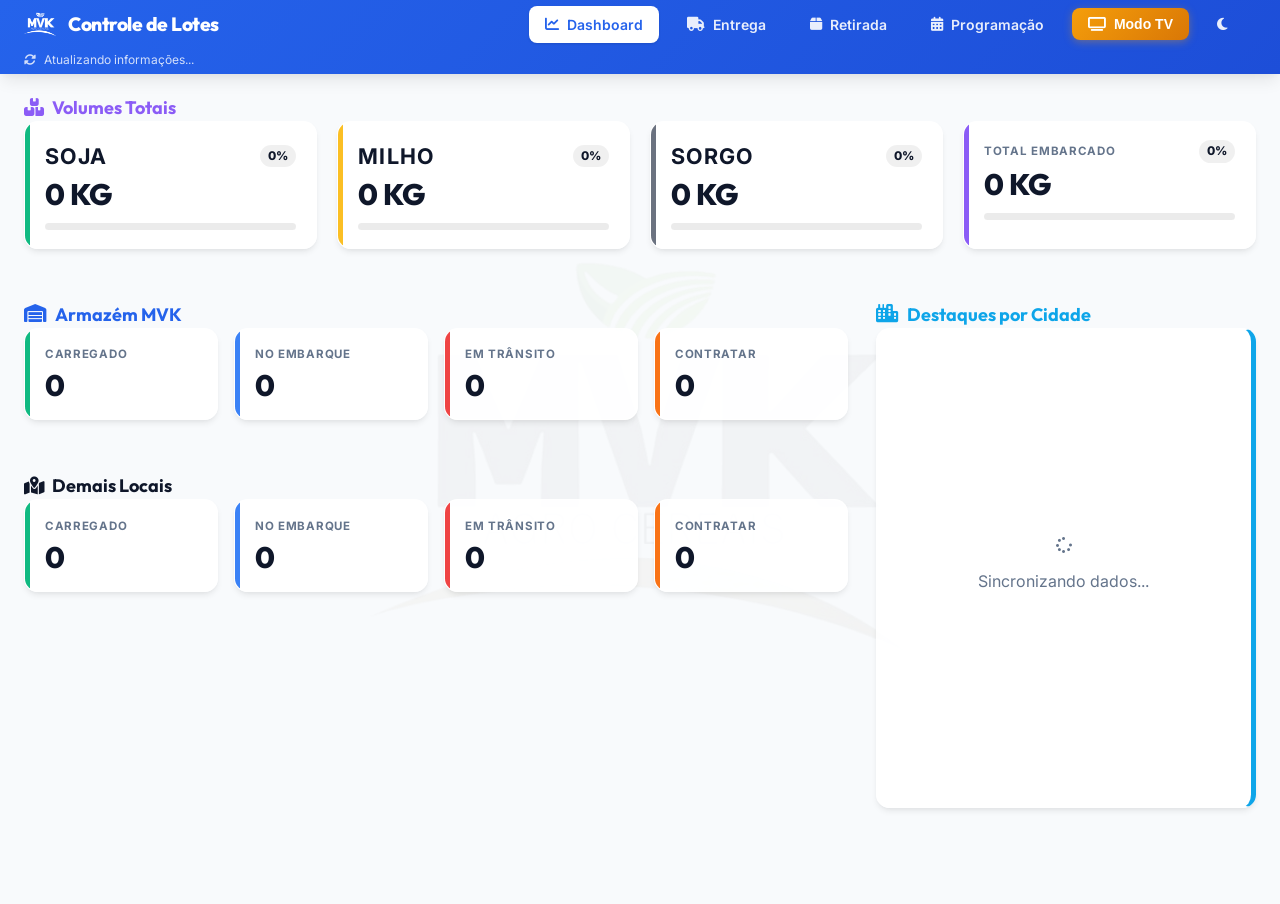
==== commit 827b9628: "Corrige corte de dados no painel de clima ajustando layout em lista compacta e espacamento vertical" ====
--- a/index.html
+++ b/index.html
@@ -67,6 +67,7 @@
         </div>
         <div class="stats-grid volumes-grid" style="grid-template-columns: repeat(auto-fit, minmax(220px, 1fr));">
           <div class="metric-card glass metric-soja">
+            <div class="card-battery-fill battery-fill-soja" id="fill-soja" style="width: 0%;"></div>
             <div class="metric-header-row">
               <div class="metric-label">Soja</div>
               <span class="metric-pct" id="pct-soja">0%</span>
@@ -77,6 +78,7 @@
             </div>
           </div>
           <div class="metric-card glass metric-milho">
+            <div class="card-battery-fill battery-fill-milho" id="fill-milho" style="width: 0%;"></div>
             <div class="metric-header-row">
               <div class="metric-label">Milho</div>
               <span class="metric-pct" id="pct-milho">0%</span>
@@ -87,6 +89,7 @@
             </div>
           </div>
           <div class="metric-card glass metric-sorgo">
+            <div class="card-battery-fill battery-fill-sorgo" id="fill-sorgo" style="width: 0%;"></div>
             <div class="metric-header-row">
               <div class="metric-label">Sorgo</div>
               <span class="metric-pct" id="pct-sorgo">0%</span>
@@ -97,6 +100,7 @@
             </div>
           </div>
           <div class="metric-card glass metric-total" id="card-total-embarcado">
+            <div class="card-battery-fill battery-fill-total" id="fill-total" style="width: 0%;"></div>
             <div class="metric-header-row">
               <div class="metric-label">Total Embarcado</div>
               <span class="metric-pct" id="pct-total">0%</span>
@@ -627,7 +631,7 @@
       const cityNorm = city.toUpperCase().trim();
       const coords = await getCityCoords(city);
       
-      const cacheKey = `weather_cache_v2_${cityNorm}`;
+      const cacheKey = `weather_cache_v3_${cityNorm}`;
       const cached = localStorage.getItem(cacheKey);
       if (cached) {
         try {
@@ -638,12 +642,14 @@
       }
 
       try {
-        const url = `https://api.open-meteo.com/v1/forecast?latitude=${coords.lat}&longitude=${coords.lon}&current_weather=true&daily=temperature_2m_max,temperature_2m_min,precipitation_sum,precipitation_probability_max&timezone=America%2FSao_Paulo`;
+        const url = `https://api.open-meteo.com/v1/forecast?latitude=${coords.lat}&longitude=${coords.lon}&current_weather=true&daily=temperature_2m_max,temperature_2m_min,precipitation_sum,precipitation_probability_max&current=relative_humidity_2m,wind_speed_10m&timezone=America%2FSao_Paulo`;
         const resp = await fetch(url);
         const data = await resp.json();
         const weather = {
-          temp: Math.round(data.current_weather.temperature),
-          code: data.current_weather.weathercode,
+          temp: Math.round(data.current_weather?.temperature ?? (data.current?.temperature_2m ?? 0)),
+          code: data.current_weather?.weathercode ?? 0,
+          windSpeed: Math.round(data.current_weather?.windspeed ?? (data.current?.wind_speed_10m ?? 0)),
+          humidity: data.current?.relative_humidity_2m !== undefined ? Math.round(data.current.relative_humidity_2m) : null,
           tempMin: (data.daily && data.daily.temperature_2m_min && data.daily.temperature_2m_min[0] !== undefined) ? Math.round(data.daily.temperature_2m_min[0]) : null,
           tempMax: (data.daily && data.daily.temperature_2m_max && data.daily.temperature_2m_max[0] !== undefined) ? Math.round(data.daily.temperature_2m_max[0]) : null,
           rainMm: (data.daily && data.daily.precipitation_sum && data.daily.precipitation_sum[0] !== undefined) ? (Math.round(data.daily.precipitation_sum[0] * 10) / 10) : 0,
@@ -653,7 +659,7 @@
         return weather;
       } catch (e) {
         console.error('Weather Error:', e);
-        return { temp: '--', code: -1, tempMin: null, tempMax: null, rainMm: 0, rainProb: null };
+        return { temp: '--', code: -1, windSpeed: null, humidity: null, tempMin: null, tempMax: null, rainMm: 0, rainProb: null };
       }
     }
 
@@ -676,37 +682,51 @@
           if (pUf.length === 2) uf = pUf;
         }
 
-        const peso = parseNumber(arr[pesoIndex]);
-        const validPeso = isNaN(peso) ? 0 : peso;
+        let pesoReal = 0;
+        if (pesoIndex !== -1 && Array.isArray(arr) && arr[pesoIndex] !== undefined) {
+          pesoReal = parseNumber(arr[pesoIndex]);
+          if (isNaN(pesoReal) || pesoReal < 0) pesoReal = 0;
+        }
+
+        let pesoEstimado = 0;
+        if (Array.isArray(arr) && arr[8] !== undefined) {
+          pesoEstimado = extractWeightFromColumnI(arr[8]);
+        }
+
+        const pesoEfetivo = pesoReal > 0 ? pesoReal : (pesoEstimado > 0 ? pesoEstimado : 37000);
+
         const produtoRaw = extractProduto(arr[produtoIndex] || '');
         const produto = produtoRaw.includes('soja') ? 'SOJA' : (produtoRaw.includes('milho') ? 'MILHO' : (produtoRaw.includes('sorgo') ? 'SORGO' : 'OUTROS'));
 
         const placa = (placaColIndex !== undefined && arr[placaColIndex]) ? String(arr[placaColIndex]).trim().toUpperCase() : '';
         const statusText = (statusIndex !== undefined && arr[statusIndex]) ? normalizeText(String(arr[statusIndex])) : '';
+        const isCarregado = statusText.includes('carregado');
 
         if (!summary[city]) {
           summary[city] = {
             city: city,
             uf: uf,
-            total: 0,
+            totalProg: 0,
             totalCarregado: 0,
-            produtos: {},
+            produtosProg: {},
+            produtosCarregados: {},
             placas: new Set(),
             statusCounts: { carregado: 0, embarque: 0, transito: 0, contratar: 0 },
             rowCount: 0
           };
         }
 
-        summary[city].total += validPeso;
+        summary[city].totalProg += pesoEfetivo;
         summary[city].rowCount++;
-        summary[city].produtos[produto] = (summary[city].produtos[produto] || 0) + validPeso;
+        summary[city].produtosProg[produto] = (summary[city].produtosProg[produto] || 0) + pesoEfetivo;
 
         if (placa) {
           summary[city].placas.add(placa);
         }
 
-        if (statusText.includes('carregado')) {
-          summary[city].totalCarregado += validPeso;
+        if (isCarregado) {
+          summary[city].totalCarregado += (pesoReal > 0 ? pesoReal : pesoEfetivo);
+          summary[city].produtosCarregados[produto] = (summary[city].produtosCarregados[produto] || 0) + (pesoReal > 0 ? pesoReal : pesoEfetivo);
           summary[city].statusCounts.carregado++;
         } else if (statusText.includes('embarque') || statusText.includes('no embarque')) {
           summary[city].statusCounts.embarque++;
@@ -718,7 +738,7 @@
       });
 
       const sortedCities = Object.entries(summary)
-        .sort((a, b) => b[1].total - a[1].total)
+        .sort((a, b) => b[1].totalProg - a[1].totalProg)
         .slice(0, 10);
 
       const container = document.getElementById('city-carousel');
@@ -738,13 +758,13 @@
         const [city, data] = sortedCities[idx];
         const weather = await fetchCityWeather(city);
         
-        const prodKeys = Object.keys(data.produtos);
+        const prodKeys = Object.keys(data.produtosProg);
         let prodSubtitle = '';
         if (prodKeys.length === 1) {
-          prodSubtitle = `(100% ${prodKeys[0]})`;
+          prodSubtitle = `100% ${prodKeys[0]}`;
         } else {
           const parts = prodKeys.map(p => {
-            const pct = data.total > 0 ? Math.round((data.produtos[p] / data.total) * 100) : 0;
+            const pct = data.totalProg > 0 ? Math.round((data.produtosProg[p] / data.totalProg) * 100) : 0;
             return `${pct}% ${p}`;
           });
           prodSubtitle = parts.join(' • ');
@@ -762,9 +782,9 @@
         
         const statusSummaryText = statusParts.length > 0 ? statusParts.join(' • ') : 'Programação em andamento';
 
-        const percentCarregado = data.total > 0 ? Math.min(100, Math.round((data.totalCarregado / data.total) * 100)) : 0;
-
-        // Rain and temp string
+        const percentCarregado = data.totalProg > 0 ? Math.min(100, Math.round((data.totalCarregado / data.totalProg) * 100)) : 0;
+
+        // Rain string
         let rainString = '0mm';
         if (weather.rainMm > 0) {
           rainString = `${weather.rainMm}mm`;
@@ -773,10 +793,14 @@
           rainString += ` (${weather.rainProb}%)`;
         }
 
-        let tempRange = '';
+        // Temp Min/Max
+        let tempMinMaxString = '-- / --';
         if (weather.tempMin !== null && weather.tempMax !== null) {
-          tempRange = ` • 🌡️ ${weather.tempMin}°C / ${weather.tempMax}°C`;
-        }
+          tempMinMaxString = `${weather.tempMin}°C / ${weather.tempMax}°C`;
+        }
+
+        const windString = weather.windSpeed !== null ? `${weather.windSpeed} km/h` : '--';
+        const humidityString = weather.humidity !== null ? `${weather.humidity}%` : '--';
 
         const rankingBadge = idx === 0 ? '🏆 #1 NO DIA' : `#${idx + 1} NO DIA`;
         const ufDisplay = data.uf ? ` - ${data.uf}` : '';
@@ -792,15 +816,15 @@
 
             <div class="city-kpi-grid">
               <div class="city-kpi-card">
-                <div class="city-kpi-label"><i class="fas fa-boxes-stacked"></i> Volume Total</div>
-                <div class="city-kpi-value">${formatNumber(data.total)} <span class="city-kpi-unit">KG</span></div>
-                <div class="city-kpi-sub">${prodSubtitle}</div>
+                <div class="city-kpi-label"><i class="fas fa-boxes-stacked"></i> Volume Embarcado</div>
+                <div class="city-kpi-value">${formatNumber(data.totalCarregado)} <span class="city-kpi-unit">KG</span></div>
+                <div class="city-kpi-sub">${percentCarregado}% de ${formatNumber(data.totalProg)} KG (${prodSubtitle})</div>
               </div>
 
               <div class="city-kpi-card">
                 <div class="city-kpi-label"><i class="fas fa-truck"></i> Veículos</div>
                 <div class="city-kpi-value">${caminhoesLabel}</div>
-                <div class="city-kpi-sub">Programados no dia</div>
+                <div class="city-kpi-sub">${data.statusCounts.carregado} carregado${data.statusCounts.carregado !== 1 ? 's' : ''} de ${totalCaminhoes}</div>
               </div>
             </div>
 
@@ -816,16 +840,35 @@
             </div>
 
             <div class="weather-card">
-              <div class="weather-main">
-                <div class="weather-icon-large">${getWeatherIcon(weather.code)}</div>
-                <div class="weather-temp-info">
+              <div class="weather-panel-header">
+                <span><i class="fas fa-cloud-sun"></i> Clima & Condições</span>
+                <span class="weather-condition-tag">${getWeatherDesc(weather.code)}</span>
+              </div>
+
+              <div class="weather-content-wrapper">
+                <div class="weather-hero">
+                  <div class="weather-icon-large">${getWeatherIcon(weather.code)}</div>
                   <div class="weather-temp-large">${weather.temp}°C</div>
-                  <div class="weather-condition">${getWeatherDesc(weather.code)}</div>
                 </div>
-              </div>
-              <div class="weather-sub-info">
-                <div class="weather-sub-item"><i class="fas fa-droplet"></i> Chuva: ${rainString}</div>
-                ${tempRange ? `<div class="weather-sub-item">${tempRange.replace(' • ', '')}</div>` : ''}
+
+                <div class="weather-info-list">
+                  <div class="weather-info-row">
+                    <span class="w-item-label"><i class="fas fa-droplet icon-rain"></i> Chuva:</span>
+                    <span class="w-item-val">${rainString}</span>
+                  </div>
+                  <div class="weather-info-row">
+                    <span class="w-item-label"><i class="fas fa-temperature-half icon-temp"></i> Mín/Máx:</span>
+                    <span class="w-item-val">${tempMinMaxString}</span>
+                  </div>
+                  <div class="weather-info-row">
+                    <span class="w-item-label"><i class="fas fa-wind icon-wind"></i> Vento:</span>
+                    <span class="w-item-val">${windString}</span>
+                  </div>
+                  <div class="weather-info-row">
+                    <span class="w-item-label"><i class="fas fa-water icon-humidity"></i> Umidade:</span>
+                    <span class="w-item-val">${humidityString}</span>
+                  </div>
+                </div>
               </div>
             </div>
           </div>`;
@@ -1184,6 +1227,35 @@
       showToast(`Modo TV: ${next === 'cockpit' ? 'Cockpit' : 'Clássico'} ativado`, 'info');
     }
 
+    function animatePercentage(elementId, targetPct, duration = 1500) {
+      const el = document.getElementById(elementId);
+      if (!el) return;
+      const currentText = el.textContent || '0%';
+      const startPct = parseInt(currentText.replace(/\D/g, '') || '0', 10);
+      if (startPct === targetPct && el.getAttribute('data-init') === '1') return;
+      el.setAttribute('data-init', '1');
+
+      let startTime = null;
+      const step = (timestamp) => {
+        if (!startTime) startTime = timestamp;
+        const progress = Math.min((timestamp - startTime) / duration, 1);
+        const easeOut = 1 - Math.pow(1 - progress, 3);
+        const currentVal = Math.round(startPct + (targetPct - startPct) * easeOut);
+        
+        el.textContent = `${currentVal}%`;
+        if (targetPct >= 100) {
+          el.classList.add('pct-complete');
+        } else {
+          el.classList.remove('pct-complete');
+        }
+
+        if (progress < 1) {
+          window.requestAnimationFrame(step);
+        }
+      };
+      window.requestAnimationFrame(step);
+    }
+
     function updateGrainProgressBars(sojaCarr, sojaProg, milhoCarr, milhoProg, sorgoCarr, sorgoProg, totalCarr, totalProg) {
       const calcPct = (carr, prog) => {
         if (!prog || prog <= 0) return carr > 0 ? 100 : 0;
@@ -1195,6 +1267,18 @@
       const pctSorgo = calcPct(sorgoCarr, sorgoProg);
       const pctTotal = calcPct(totalCarr, totalProg);
 
+      // Battery backdrop fills
+      const fillSoja = document.getElementById('fill-soja');
+      const fillMilho = document.getElementById('fill-milho');
+      const fillSorgo = document.getElementById('fill-sorgo');
+      const fillTotal = document.getElementById('fill-total');
+
+      if (fillSoja) fillSoja.style.width = `${pctSoja}%`;
+      if (fillMilho) fillMilho.style.width = `${pctMilho}%`;
+      if (fillSorgo) fillSorgo.style.width = `${pctSorgo}%`;
+      if (fillTotal) fillTotal.style.width = `${pctTotal}%`;
+
+      // Progress bars
       const barSoja = document.getElementById('bar-soja');
       const barMilho = document.getElementById('bar-milho');
       const barSorgo = document.getElementById('bar-sorgo');
@@ -1205,15 +1289,11 @@
       if (barSorgo) barSorgo.style.width = `${pctSorgo}%`;
       if (barTotal) barTotal.style.width = `${pctTotal}%`;
 
-      const pctSojaEl = document.getElementById('pct-soja');
-      const pctMilhoEl = document.getElementById('pct-milho');
-      const pctSorgoEl = document.getElementById('pct-sorgo');
-      const pctTotalEl = document.getElementById('pct-total');
-
-      if (pctSojaEl) pctSojaEl.textContent = `${pctSoja}%`;
-      if (pctMilhoEl) pctMilhoEl.textContent = `${pctMilho}%`;
-      if (pctSorgoEl) pctSorgoEl.textContent = `${pctSorgo}%`;
-      if (pctTotalEl) pctTotalEl.textContent = `${pctTotal}%`;
+      // Animated percentage badges
+      animatePercentage('pct-soja', pctSoja);
+      animatePercentage('pct-milho', pctMilho);
+      animatePercentage('pct-sorgo', pctSorgo);
+      animatePercentage('pct-total', pctTotal);
     }
 
     function toggleTvMode() {
--- a/style.css
+++ b/style.css
@@ -565,15 +565,18 @@
     padding: 1.1rem 1.25rem !important;
     border-left: none !important;
     border-right: 5px solid var(--accent) !important;
-    min-height: 440px;
+    min-height: 480px;
     overflow: hidden;
     position: relative;
 }
 
 .carousel-container {
+    flex: 1;
     height: 100%;
     position: relative;
-    margin-top: 0.75rem;
+    margin-top: 0.5rem;
+    display: flex;
+    flex-direction: column;
 }
 
 .carousel-item {
@@ -581,11 +584,13 @@
     top: 0;
     left: 0;
     width: 100%;
+    height: 100%;
     opacity: 0;
     transform: translateX(30px);
     transition: all 0.7s cubic-bezier(0.4, 0, 0.2, 1);
     display: flex;
     flex-direction: column;
+    justify-content: space-between;
 }
 
 .carousel-item.active {
@@ -795,17 +800,17 @@
     font-weight: 800;
 }
 
-/* Weather Display */
+/* Weather Display Enriched */
 .weather-card {
-    margin: auto 0 0 0;
-    padding: 0.75rem 1rem;
+    margin-top: auto;
+    padding: 0.85rem 1rem;
     background: rgba(255, 255, 255, 0.65);
-    border-radius: 0.85rem;
-    display: flex;
-    align-items: center;
-    justify-content: space-between;
+    border-radius: 0.95rem;
+    display: flex;
+    flex-direction: column;
+    gap: 0.6rem;
     border: 1px solid rgba(255, 255, 255, 0.5);
-    box-shadow: 0 2px 6px rgba(0, 0, 0, 0.03);
+    box-shadow: 0 2px 8px rgba(0, 0, 0, 0.03);
 }
 
 [data-theme="dark"] .weather-card {
@@ -813,64 +818,109 @@
     border-color: rgba(255, 255, 255, 0.08);
 }
 
-.weather-header {
+.weather-panel-header {
+    display: flex;
+    justify-content: space-between;
+    align-items: center;
     font-size: 0.68rem;
+    font-weight: 700;
     text-transform: uppercase;
-    letter-spacing: 0.08em;
+    letter-spacing: 0.05em;
     color: var(--text-muted);
-    margin-bottom: 0.25rem;
-    font-weight: 700;
-}
-
-.weather-main {
-    display: flex;
-    align-items: center;
-    gap: 0.75rem;
+}
+
+.weather-panel-header i {
+    color: var(--primary);
+    margin-right: 0.3rem;
+}
+
+.weather-condition-tag {
+    font-size: 0.7rem;
+    font-weight: 700;
+    color: var(--primary);
+    background: rgba(59, 130, 246, 0.1);
+    padding: 0.15rem 0.55rem;
+    border-radius: 1rem;
+    text-transform: capitalize;
+}
+
+[data-theme="dark"] .weather-condition-tag {
+    background: rgba(59, 130, 246, 0.2);
+}
+
+.weather-content-wrapper {
+    display: flex;
+    align-items: center;
+    justify-content: space-between;
+    gap: 0.65rem;
+    width: 100%;
+}
+
+.weather-hero {
+    display: flex;
+    align-items: center;
+    gap: 0.45rem;
+    flex-shrink: 0;
 }
 
 .weather-icon-large {
-    font-size: 2.2rem;
-}
-
-.weather-temp-info {
-    display: flex;
-    flex-direction: column;
+    font-size: 2.1rem;
+    line-height: 1;
 }
 
 .weather-temp-large {
-    font-size: 1.6rem;
+    font-size: 1.7rem;
+    font-weight: 900;
+    font-family: 'Outfit', sans-serif;
+    line-height: 1;
+    color: var(--text-main);
+}
+
+.weather-info-list {
+    display: flex;
+    flex-direction: column;
+    gap: 0.28rem;
+    flex: 1;
+    min-width: 0;
+}
+
+.weather-info-row {
+    display: flex;
+    align-items: center;
+    justify-content: space-between;
+    gap: 0.35rem;
+    background: rgba(0, 0, 0, 0.03);
+    border-radius: 0.45rem;
+    padding: 0.2rem 0.45rem;
+    border: 1px solid rgba(0, 0, 0, 0.03);
+}
+
+[data-theme="dark"] .weather-info-row {
+    background: rgba(255, 255, 255, 0.04);
+    border-color: rgba(255, 255, 255, 0.05);
+}
+
+.weather-info-row .w-item-label {
+    font-size: 0.64rem;
+    font-weight: 700;
+    color: var(--text-muted);
+    display: flex;
+    align-items: center;
+    gap: 0.3rem;
+    white-space: nowrap;
+}
+
+.weather-info-row .w-item-val {
+    font-size: 0.72rem;
     font-weight: 800;
-    font-family: 'Outfit', sans-serif;
-    line-height: 1.1;
-}
-
-.weather-condition {
-    font-size: 0.75rem;
-    font-weight: 600;
-    color: var(--text-muted);
-    text-transform: capitalize;
-}
-
-.weather-sub-info {
-    display: flex;
-    flex-direction: column;
-    align-items: flex-end;
-    gap: 0.25rem;
-    text-align: right;
-}
-
-.weather-sub-item {
-    font-size: 0.72rem;
-    font-weight: 600;
-    color: var(--text-muted);
-    display: flex;
-    align-items: center;
-    gap: 0.3rem;
-}
-
-.weather-sub-item i {
-    color: #3b82f6;
-}
+    color: var(--text-main);
+    white-space: nowrap;
+}
+
+.weather-info-row i.icon-rain { color: #3b82f6; }
+.weather-info-row i.icon-temp { color: #ef4444; }
+.weather-info-row i.icon-wind { color: #06b6d4; }
+.weather-info-row i.icon-humidity { color: #10b981; }
 
 /* Pulse animation on counter updates */
 .updating-value {
@@ -1176,6 +1226,127 @@
 }
 
 /* =========================================================
+   🔋 EFEITO BATERIA / NÍVEL DE CARGA DINÂMICO NOS CARDS
+   ========================================================= */
+.volumes-grid .metric-card {
+    position: relative;
+    overflow: hidden;
+}
+
+.card-battery-fill {
+    position: absolute;
+    top: 0;
+    left: 0;
+    bottom: 0;
+    width: 0%;
+    z-index: 1;
+    pointer-events: none;
+    transition: width 1.5s cubic-bezier(0.4, 0, 0.2, 1);
+    overflow: hidden;
+}
+
+/* Garantir que textos, rótulos e barras fiquem acima do preenchimento */
+.volumes-grid .metric-card .metric-header-row,
+.volumes-grid .metric-card .metric-value,
+.volumes-grid .metric-card .grain-bar-track,
+.volumes-grid .metric-card .metric-label {
+    position: relative;
+    z-index: 2;
+}
+
+/* Borda luminosa na ponta da bateria (glowing edge) */
+.card-battery-fill::after {
+    content: '';
+    position: absolute;
+    top: 0;
+    right: 0;
+    bottom: 0;
+    width: 3px;
+    box-shadow: 0 0 10px 1px currentColor;
+    opacity: 0.8;
+    animation: batteryEdgeGlow 2s ease-in-out infinite alternate;
+}
+
+/* Onda de energia/shimmer que corre pela camada de carga */
+.card-battery-fill::before {
+    content: '';
+    position: absolute;
+    top: 0;
+    left: 0;
+    right: 0;
+    bottom: 0;
+    background: linear-gradient(
+        90deg,
+        rgba(255, 255, 255, 0) 0%,
+        rgba(255, 255, 255, 0.2) 50%,
+        rgba(255, 255, 255, 0) 100%
+    );
+    transform: translateX(-100%);
+    animation: batteryShimmer 3.5s ease-in-out infinite;
+}
+
+@keyframes batteryShimmer {
+    0% { transform: translateX(-100%); }
+    60%, 100% { transform: translateX(100%); }
+}
+
+@keyframes batteryEdgeGlow {
+    0% { opacity: 0.4; filter: brightness(0.9); }
+    100% { opacity: 0.95; filter: brightness(1.3); }
+}
+
+/* Cores de preenchimento da bateria por grão */
+.battery-fill-soja {
+    background: linear-gradient(90deg, rgba(16, 185, 129, 0.03), rgba(16, 185, 129, 0.15));
+    color: #10b981;
+}
+
+.battery-fill-milho {
+    background: linear-gradient(90deg, rgba(245, 158, 11, 0.03), rgba(245, 158, 11, 0.15));
+    color: #f59e0b;
+}
+
+.battery-fill-sorgo {
+    background: linear-gradient(90deg, rgba(107, 114, 128, 0.03), rgba(107, 114, 128, 0.15));
+    color: #9ca3af;
+}
+
+.battery-fill-total {
+    background: linear-gradient(90deg, rgba(99, 102, 241, 0.04), rgba(139, 92, 246, 0.18));
+    color: #8b5cf6;
+}
+
+/* Dark Mode para o efeito de bateria */
+[data-theme="dark"] .battery-fill-soja {
+    background: linear-gradient(90deg, rgba(16, 185, 129, 0.05), rgba(16, 185, 129, 0.22));
+}
+
+[data-theme="dark"] .battery-fill-milho {
+    background: linear-gradient(90deg, rgba(245, 158, 11, 0.05), rgba(245, 158, 11, 0.22));
+}
+
+[data-theme="dark"] .battery-fill-sorgo {
+    background: linear-gradient(90deg, rgba(156, 163, 175, 0.05), rgba(156, 163, 175, 0.2));
+}
+
+[data-theme="dark"] .battery-fill-total {
+    background: linear-gradient(90deg, rgba(99, 102, 241, 0.06), rgba(139, 92, 246, 0.25));
+}
+
+/* Badge 100% Carga Completa */
+.metric-pct.pct-complete {
+    background: linear-gradient(135deg, #10b981, #059669) !important;
+    color: #ffffff !important;
+    box-shadow: 0 0 10px rgba(16, 185, 129, 0.45);
+    animation: completePulse 2.5s infinite ease-in-out;
+}
+
+@keyframes completePulse {
+    0%, 100% { transform: scale(1); }
+    50% { transform: scale(1.05); }
+}
+
+/* =========================================================
    🌤️ ANIMAÇÕES DE CLIMA E ÍCONES VIVOS
    ========================================================= */
 .weather-anim-box {
@@ -1324,7 +1495,7 @@
 
 .sidebar-column.group-city .city-highlights-card {
     flex: 1;
-    min-height: 380px;
+    min-height: 480px;
     display: flex;
     flex-direction: column;
     justify-content: space-between;
@@ -1627,25 +1798,66 @@
 }
 
 body.tv-mode-active .weather-card {
-    margin-top: auto;
+    flex: 1;
+    margin-top: 0;
     padding: clamp(0.65rem, 1.2vh, 1.25rem) clamp(0.85rem, 1.1vw, 1.4rem);
-    border-radius: clamp(0.75rem, 0.9vw, 1.1rem);
+    border-radius: clamp(0.85rem, 1vw, 1.2rem);
+    display: flex;
+    flex-direction: column;
+    justify-content: space-between;
+    gap: clamp(0.3rem, 0.6vh, 0.65rem);
+}
+
+body.tv-mode-active .weather-panel-header {
+    font-size: clamp(0.7rem, 0.82vw, 0.95rem);
+}
+
+body.tv-mode-active .weather-condition-tag {
+    font-size: clamp(0.72rem, 0.85vw, 1rem);
+    padding: clamp(0.18rem, 0.3vh, 0.3rem) clamp(0.5rem, 0.7vw, 0.8rem);
+}
+
+body.tv-mode-active .weather-content-wrapper {
+    flex: 1;
+    display: flex;
+    align-items: center;
+    justify-content: space-between;
+    gap: clamp(0.6rem, 1vw, 1.2rem);
+}
+
+body.tv-mode-active .weather-hero {
+    display: flex;
+    align-items: center;
+    gap: clamp(0.45rem, 0.8vw, 0.9rem);
 }
 
 body.tv-mode-active .weather-icon-large {
-    font-size: clamp(2rem, 2.5vw, 3.4rem);
+    font-size: clamp(2.3rem, 3.2vw, 4rem);
 }
 
 body.tv-mode-active .weather-temp-large {
-    font-size: clamp(1.6rem, 2.1vw, 2.7rem);
-}
-
-body.tv-mode-active .weather-condition {
-    font-size: clamp(0.75rem, 0.88vw, 1.1rem);
-}
-
-body.tv-mode-active .weather-sub-item {
-    font-size: clamp(0.7rem, 0.82vw, 0.95rem);
+    font-size: clamp(1.9rem, 2.7vw, 3.5rem);
+}
+
+body.tv-mode-active .weather-info-list {
+    display: flex;
+    flex-direction: column;
+    gap: clamp(0.25rem, 0.5vh, 0.5rem);
+    flex: 1;
+    min-width: 0;
+}
+
+body.tv-mode-active .weather-info-row {
+    padding: clamp(0.25rem, 0.5vh, 0.5rem) clamp(0.45rem, 0.65vw, 0.85rem);
+    border-radius: clamp(0.4rem, 0.55vw, 0.7rem);
+}
+
+body.tv-mode-active .weather-info-row .w-item-label {
+    font-size: clamp(0.65rem, 0.75vw, 0.88rem);
+}
+
+body.tv-mode-active .weather-info-row .w-item-val {
+    font-size: clamp(0.75rem, 0.88vw, 1.05rem);
 }
 
 /* Bolinhas de paginação do carrossel */
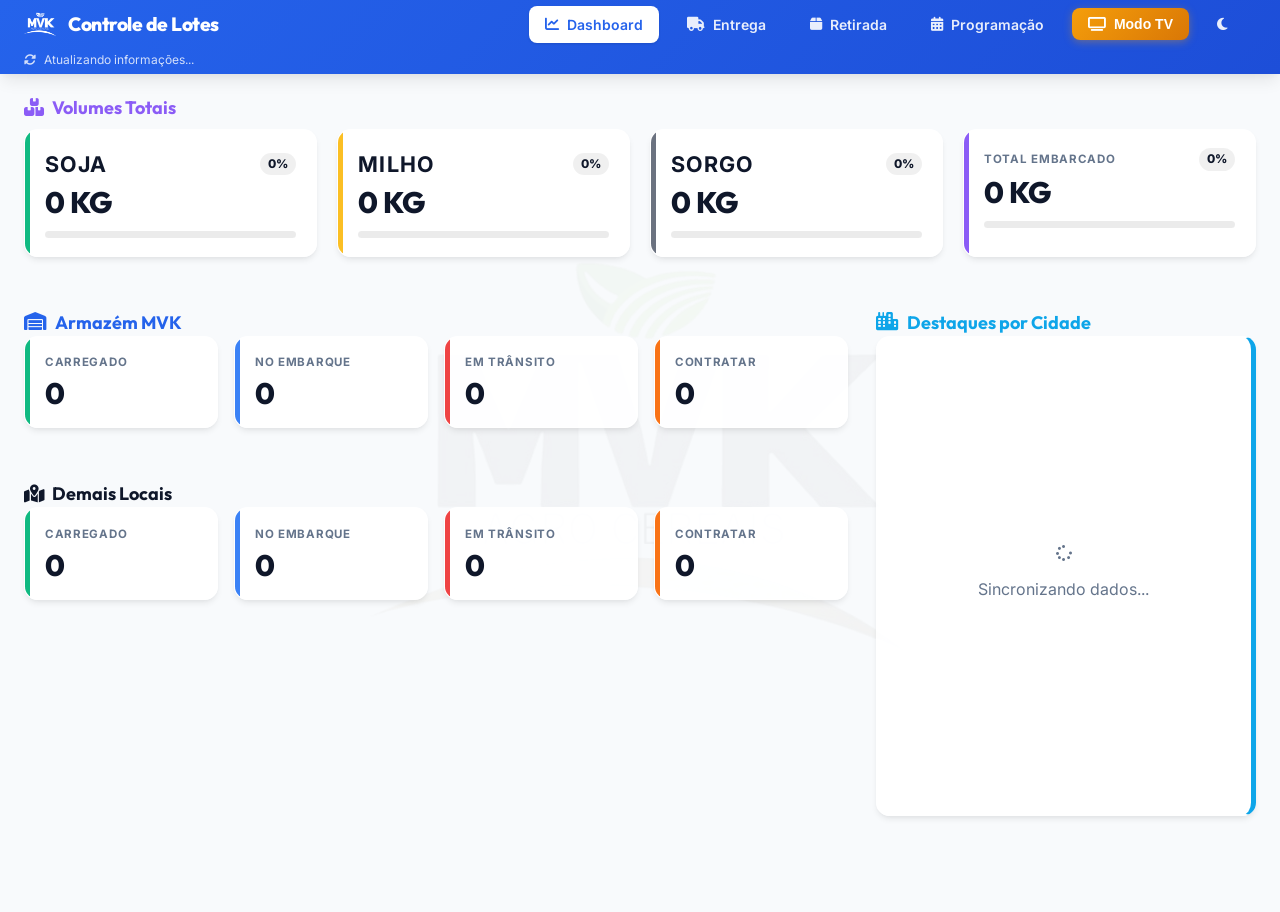
==== commit e3a339b4: "Corrige sobreposicao de botoes na TV, corrige dado de umidade da API e alinha cabecalho do clima" ====
--- a/index.html
+++ b/index.html
@@ -12,14 +12,6 @@
 </head>
 
 <body>
-  <div class="tv-controls-group" id="tvControlsGroup">
-    <button type="button" id="btnToggleTvLayout" class="btn-tv-ctrl" onclick="toggleTvLayout()" title="Alternar entre Layout Cockpit e Clássico">
-      <i class="fas fa-layer-group"></i> <span id="tvLayoutText">Layout: Cockpit</span>
-    </button>
-    <button type="button" id="btnExitTv" class="btn-tv-ctrl btn-tv-exit" onclick="exitTvMode()" title="Sair do Modo TV (Esc)">
-      <i class="fas fa-compress"></i> Sair (Esc)
-    </button>
-  </div>
   <header>
     <div class="wrap nav-container">
       <div class="brand">
@@ -62,8 +54,18 @@
   <main class="wrap animate-in">
     <div class="dashboard-composite" id="dashboardComposite">
       <div class="tv-section-group group-volumes">
-        <div class="section-title" style="color: var(--prod-total); display: flex; align-items: center; gap: 8px;">
-          <i class="fas fa-boxes"></i> Volumes Totais
+        <div class="volumes-header-row">
+          <div class="section-title" style="color: var(--prod-total); display: flex; align-items: center; gap: 8px; margin-bottom: 0;">
+            <i class="fas fa-boxes"></i> Volumes Totais
+          </div>
+          <div class="tv-controls-group" id="tvControlsGroup">
+            <button type="button" id="btnToggleTvLayout" class="btn-tv-ctrl" onclick="toggleTvLayout()" title="Alternar entre Layout Cockpit e Clássico">
+              <i class="fas fa-layer-group"></i> <span id="tvLayoutText">Layout: Cockpit</span>
+            </button>
+            <button type="button" id="btnExitTv" class="btn-tv-ctrl btn-tv-exit" onclick="exitTvMode()" title="Sair do Modo TV (Esc)">
+              <i class="fas fa-compress"></i> Sair (Esc)
+            </button>
+          </div>
         </div>
         <div class="stats-grid volumes-grid" style="grid-template-columns: repeat(auto-fit, minmax(220px, 1fr));">
           <div class="metric-card glass metric-soja">
@@ -631,24 +633,24 @@
       const cityNorm = city.toUpperCase().trim();
       const coords = await getCityCoords(city);
       
-      const cacheKey = `weather_cache_v3_${cityNorm}`;
+      const cacheKey = `weather_cache_v4_${cityNorm}`;
       const cached = localStorage.getItem(cacheKey);
       if (cached) {
         try {
           const decoded = JSON.parse(cached);
           const age = (Date.now() - decoded.timestamp) / (1000 * 60 * 60);
-          if (age < 1) return decoded.weather;
+          if (age < 1 && decoded.weather && decoded.weather.humidity !== null) return decoded.weather;
         } catch (e) {}
       }
 
       try {
-        const url = `https://api.open-meteo.com/v1/forecast?latitude=${coords.lat}&longitude=${coords.lon}&current_weather=true&daily=temperature_2m_max,temperature_2m_min,precipitation_sum,precipitation_probability_max&current=relative_humidity_2m,wind_speed_10m&timezone=America%2FSao_Paulo`;
+        const url = `https://api.open-meteo.com/v1/forecast?latitude=${coords.lat}&longitude=${coords.lon}&current=temperature_2m,relative_humidity_2m,weather_code,wind_speed_10m&daily=temperature_2m_max,temperature_2m_min,precipitation_sum,precipitation_probability_max&timezone=America%2FSao_Paulo`;
         const resp = await fetch(url);
         const data = await resp.json();
         const weather = {
-          temp: Math.round(data.current_weather?.temperature ?? (data.current?.temperature_2m ?? 0)),
-          code: data.current_weather?.weathercode ?? 0,
-          windSpeed: Math.round(data.current_weather?.windspeed ?? (data.current?.wind_speed_10m ?? 0)),
+          temp: Math.round(data.current?.temperature_2m ?? (data.current_weather?.temperature ?? 0)),
+          code: data.current?.weather_code ?? (data.current_weather?.weathercode ?? 0),
+          windSpeed: Math.round(data.current?.wind_speed_10m ?? (data.current_weather?.windspeed ?? 0)),
           humidity: data.current?.relative_humidity_2m !== undefined ? Math.round(data.current.relative_humidity_2m) : null,
           tempMin: (data.daily && data.daily.temperature_2m_min && data.daily.temperature_2m_min[0] !== undefined) ? Math.round(data.daily.temperature_2m_min[0]) : null,
           tempMax: (data.daily && data.daily.temperature_2m_max && data.daily.temperature_2m_max[0] !== undefined) ? Math.round(data.daily.temperature_2m_max[0]) : null,
--- a/style.css
+++ b/style.css
@@ -822,26 +822,43 @@
     display: flex;
     justify-content: space-between;
     align-items: center;
+    gap: 0.4rem;
     font-size: 0.68rem;
     font-weight: 700;
     text-transform: uppercase;
-    letter-spacing: 0.05em;
+    letter-spacing: 0.04em;
     color: var(--text-muted);
+    white-space: nowrap;
+    width: 100%;
+}
+
+.weather-panel-header span:first-child {
+    display: flex;
+    align-items: center;
+    gap: 0.3rem;
+    white-space: nowrap;
+    overflow: hidden;
+    text-overflow: ellipsis;
 }
 
 .weather-panel-header i {
     color: var(--primary);
-    margin-right: 0.3rem;
+    margin-right: 0.25rem;
 }
 
 .weather-condition-tag {
-    font-size: 0.7rem;
+    font-size: 0.68rem;
     font-weight: 700;
     color: var(--primary);
     background: rgba(59, 130, 246, 0.1);
-    padding: 0.15rem 0.55rem;
+    padding: 0.15rem 0.5rem;
     border-radius: 1rem;
     text-transform: capitalize;
+    white-space: nowrap;
+    overflow: hidden;
+    text-overflow: ellipsis;
+    max-width: 55%;
+    flex-shrink: 0;
 }
 
 [data-theme="dark"] .weather-condition-tag {
@@ -1501,49 +1518,61 @@
     justify-content: space-between;
 }
 
-/* =========================================================
-   📺 MODO TV / PAINEL DE MONITORAMENTO (FULLSCREEN RESPONSIVO)
-   ========================================================= */
+/* Volumes Header Row com Controles da TV Integrados */
+.volumes-header-row {
+    display: flex;
+    align-items: center;
+    justify-content: space-between;
+    margin-bottom: 0.5rem;
+    gap: 1rem;
+}
+
 .tv-controls-group {
-    position: fixed;
-    top: 1.25rem;
-    right: 1.5rem;
     display: none;
-    align-items: center;
-    gap: 0.75rem;
-    z-index: 10001;
 }
 
 body.tv-mode-active .tv-controls-group {
     display: flex;
+    align-items: center;
+    gap: 0.5rem;
+    position: static;
+    top: auto;
+    right: auto;
+    z-index: 10;
 }
 
 .btn-tv-ctrl {
     background: rgba(15, 23, 42, 0.85);
     color: white;
-    border: 1px solid rgba(255, 255, 255, 0.25);
-    padding: 0.6rem 1.25rem;
-    border-radius: 2rem;
-    font-size: 0.85rem;
+    border: 1px solid rgba(255, 255, 255, 0.2);
+    padding: 0.35rem 0.85rem;
+    border-radius: 1.5rem;
+    font-size: 0.78rem;
     font-weight: 700;
     cursor: pointer;
     display: flex;
     align-items: center;
-    gap: 0.5rem;
-    backdrop-filter: blur(10px);
-    box-shadow: var(--shadow-lg);
+    gap: 0.4rem;
+    backdrop-filter: blur(8px);
+    box-shadow: 0 2px 8px rgba(0, 0, 0, 0.15);
     transition: var(--transition);
-    opacity: 0.88;
+    opacity: 0.9;
+    white-space: nowrap;
 }
 
 .btn-tv-ctrl:hover {
     opacity: 1;
-    transform: scale(1.04);
+    transform: scale(1.03);
 }
 
 .btn-tv-ctrl.btn-tv-exit:hover {
     background: rgba(239, 68, 68, 0.95);
     border-color: #ef4444;
+}
+
+[data-theme="dark"] .btn-tv-ctrl {
+    background: rgba(30, 41, 59, 0.85);
+    border-color: rgba(255, 255, 255, 0.15);
 }
 
 /* Quando o Modo TV estiver ativo no Body */
@@ -1809,12 +1838,16 @@
 }
 
 body.tv-mode-active .weather-panel-header {
-    font-size: clamp(0.7rem, 0.82vw, 0.95rem);
+    font-size: clamp(0.65rem, 0.75vw, 0.88rem);
+    white-space: nowrap;
+    gap: 0.35rem;
 }
 
 body.tv-mode-active .weather-condition-tag {
-    font-size: clamp(0.72rem, 0.85vw, 1rem);
-    padding: clamp(0.18rem, 0.3vh, 0.3rem) clamp(0.5rem, 0.7vw, 0.8rem);
+    font-size: clamp(0.65rem, 0.75vw, 0.88rem);
+    padding: clamp(0.12rem, 0.25vh, 0.25rem) clamp(0.4rem, 0.55vw, 0.7rem);
+    white-space: nowrap;
+    max-width: 55%;
 }
 
 body.tv-mode-active .weather-content-wrapper {
